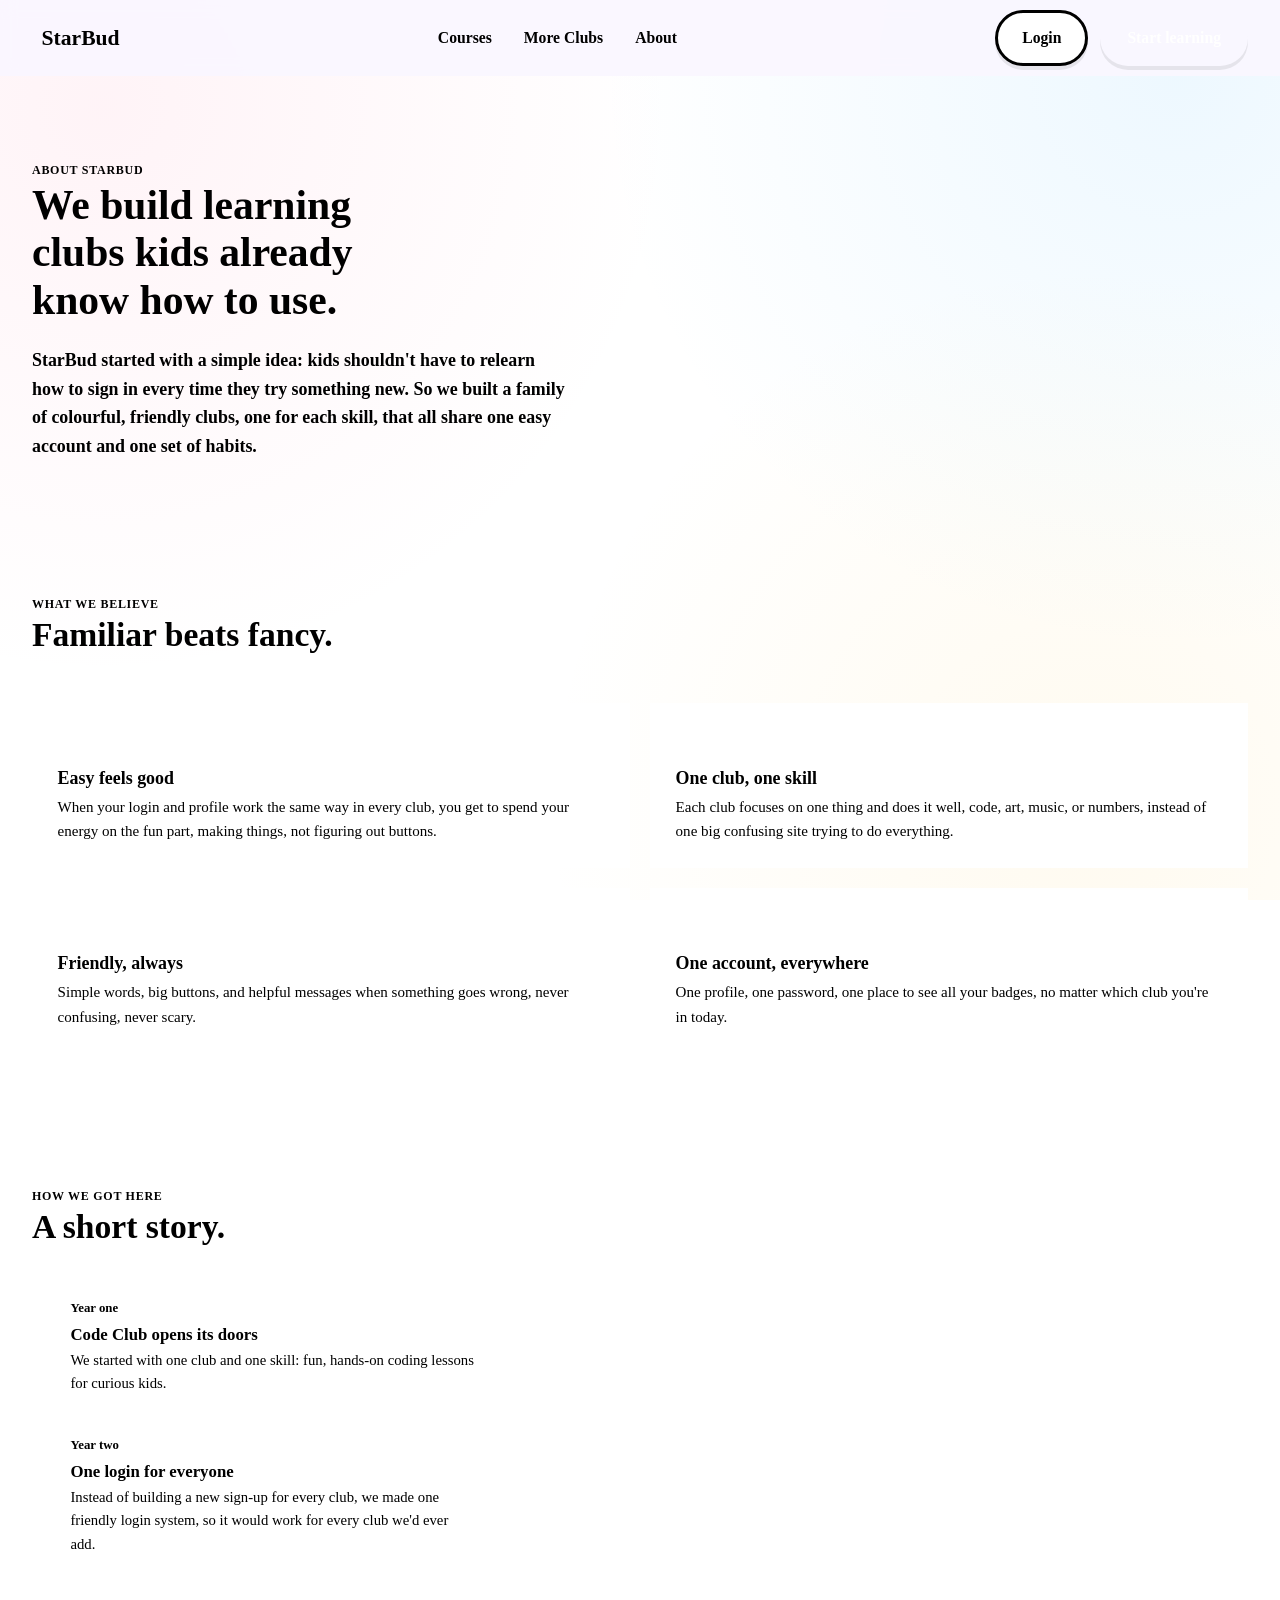
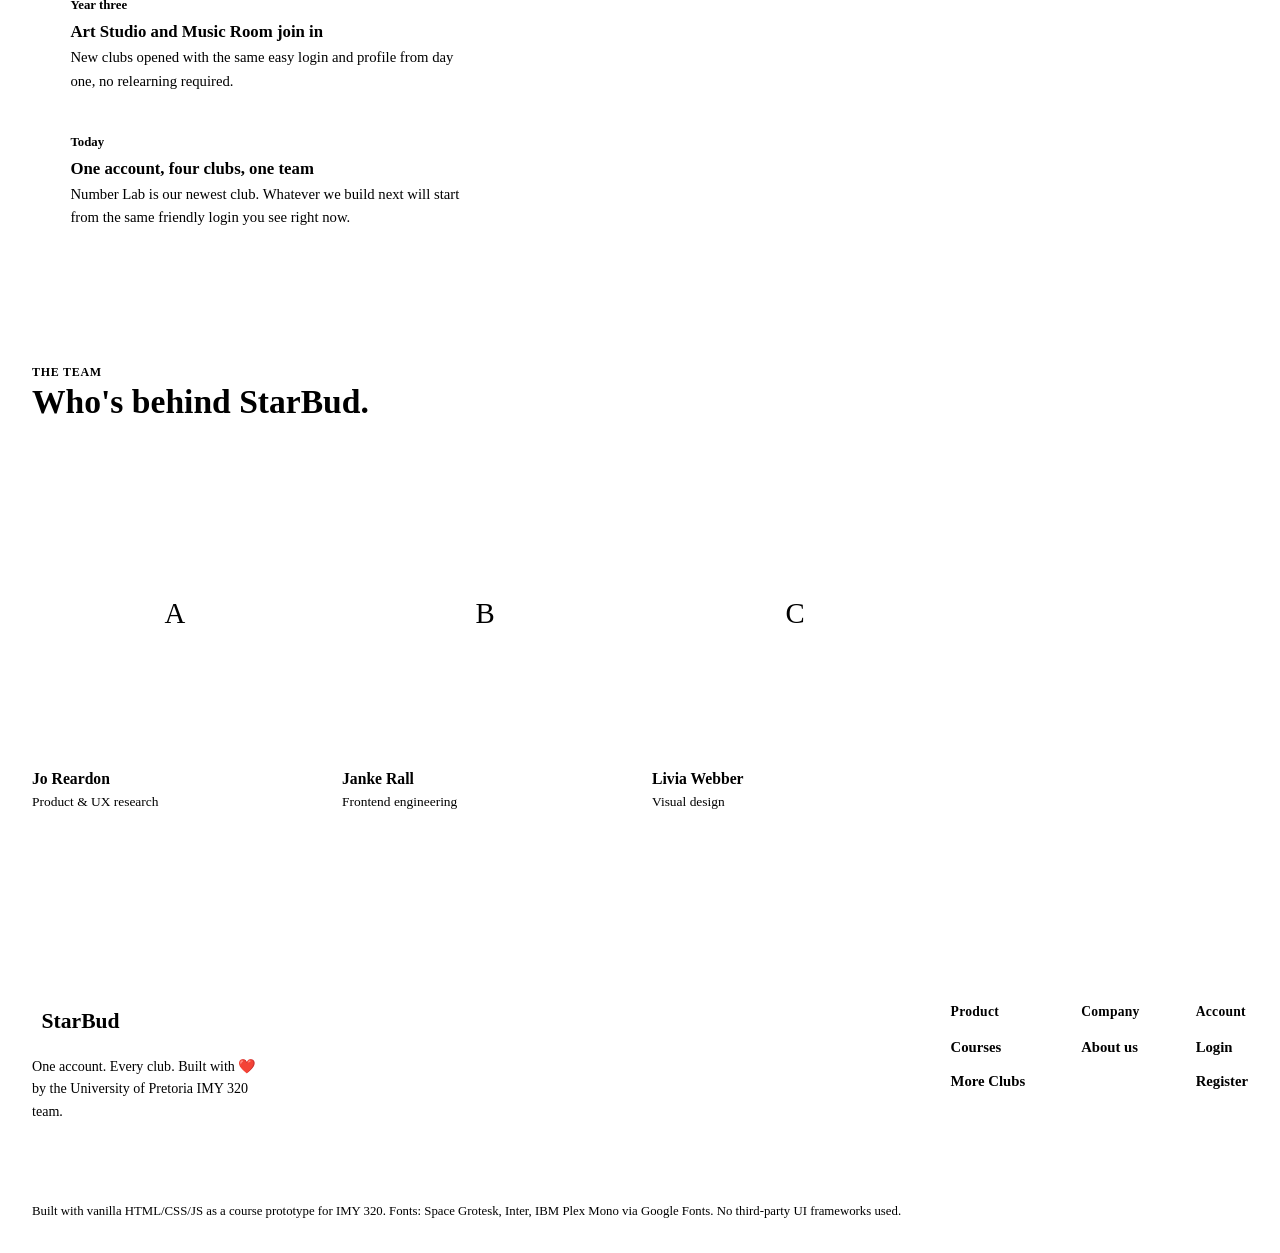
==== about.html @ 6f3816bc "updating about" ====
<!--
Janke Rall u24571238
Livia Webber u24607852
Joanna Reardon u24597652
-->

<!DOCTYPE html>

<html lang="en">

<head>

<meta charset="UTF-8">
<meta name="viewport" content="width=device-width, initial-scale=1.0">
<title>About StarBud</title>
<link rel="stylesheet" href="css/style.css">
<link rel='stylesheet' href='https://cdn-uicons.flaticon.com/4.0.0/uicons-regular-rounded/css/uicons-regular-rounded.css'>

</head>

<body>

<nav class="site-nav">
    <div class="wrap">
        <a href="index.html" class="brand">
        <i class="fi fi-rr-star"></i>
        StarBud
        </a>
        <ul class="nav-links">
        <li><a href="index.html#courses">Courses</a></li>
        <li><a href="index.html#family">More Clubs</a></li>
        <li><a href="about.html" class="active">About</a></li>
        </ul>
        <div class="nav-cta" data-nav-auth-slot>
        <a href="login.html" class="btn btn-ghost">Login</a>
        <a href="login.html?view=register" class="btn btn-primary">Start learning</a>
        </div>
    </div>
</nav>

<header class="about-hero">
    <div class="wrap">
        <span class="eyebrow">About StarBud</span>
        <h1>We build learning clubs kids already know how to use.</h1>
        <p class="about-lead">StarBud started with a simple idea: kids shouldn't have to relearn how to sign in every time they try something new. So we built a family of colourful, friendly clubs, one for each skill, that all share one easy account and one set of habits.</p>
    </div>
</header>

<section class="section">
    <div class="wrap">
        <div class="section-head">
        <span class="eyebrow">What we believe</span>
        <h2>Familiar beats fancy.</h2>
        </div>
        <div class="value-grid">
        <div class="value-card">
            <span class="num">1</span>
            <h3>Easy feels good</h3>
            <p>When your login and profile work the same way in every club, you get to spend your energy on the fun part, making things, not figuring out buttons.</p>
        </div>
        <div class="value-card">
            <span class="num">2</span>
            <h3>One club, one skill</h3>
            <p>Each club focuses on one thing and does it well, code, art, music, or numbers, instead of one big confusing site trying to do everything.</p>
        </div>
        <div class="value-card">
            <span class="num">3</span>
            <h3>Friendly, always</h3>
            <p>Simple words, big buttons, and helpful messages when something goes wrong, never confusing, never scary.</p>
        </div>
        <div class="value-card">
            <span class="num">4</span>
            <h3>One account, everywhere</h3>
            <p>One profile, one password, one place to see all your badges, no matter which club you're in today.</p>
        </div>
        </div>
    </div>
</section>

<section class="section">
    <div class="wrap">
        <div class="section-head">
        <span class="eyebrow">How we got here</span>
        <h2>A short story.</h2>
        </div>
        <div class="timeline">
        <div class="timeline-item">
            <span class="timeline-year">Year one</span>
            <h4>Code Club opens its doors</h4>
            <p>We started with one club and one skill: fun, hands-on coding lessons for curious kids.</p>
        </div>
        <div class="timeline-item">
            <span class="timeline-year">Year two</span>
            <h4>One login for everyone</h4>
            <p>Instead of building a new sign-up for every club, we made one friendly login system, so it would work for every club we'd ever add.</p>
        </div>
        <div class="timeline-item">
            <span class="timeline-year">Year three</span>
            <h4>Art Studio and Music Room join in</h4>
            <p>New clubs opened with the same easy login and profile from day one, no relearning required.</p>
        </div>
        <div class="timeline-item">
            <span class="timeline-year">Today</span>
            <h4>One account, four clubs, one team</h4>
            <p>Number Lab is our newest club. Whatever we build next will start from the same friendly login you see right now.</p>
        </div>
        </div>
    </div>
</section>

<section class="section">
    <div class="wrap">
        <div class="section-head">
        <span class="eyebrow">The team</span>
        <h2>Who's behind StarBud.</h2>
        </div>
        <div class="team-grid">
        <div class="team-card">
            <div class="team-avatar">A</div>
            <h4>Jo Reardon</h4>
            <p>Product & UX research</p>
        </div>
        <div class="team-card">
            <div class="team-avatar">B</div>
            <h4>Janke Rall</h4>
            <p>Frontend engineering</p>
        </div>
        <div class="team-card">
            <div class="team-avatar">C</div>
            <h4>Livia Webber</h4>
            <p>Visual design</p>
        </div>
        </div>
    </div>
</section>

<footer class="site-footer">
    <div class="wrap">
        <div>
        <a href="index.html" class="brand" style="margin-bottom:1rem;">
            <i class="fi fi-rr-star"></i>
            StarBud
        </a>
        <p style="max-width:32ch; font-size:0.88rem;">One account. Every club. Built with &#10084;&#65039; by the University of Pretoria IMY 320 team.</p>
        </div>
        <div class="footer-cols">
        <div class="footer-col">
            <h4>Product</h4>
            <ul>
            <li><a href="index.html#courses">Courses</a></li>
            <li><a href="index.html#family">More Clubs</a></li>
            </ul>
        </div>
        <div class="footer-col">
            <h4>Company</h4>
            <ul>
            <li><a href="about.html">About us</a></li>
            </ul>
        </div>
        <div class="footer-col">
            <h4>Account</h4>
            <ul>
            <li><a href="login.html">Login</a></li>
            <li><a href="login.html?view=register">Register</a></li>
            </ul>
        </div>
        </div>
    </div>
    <div class="wrap footer-note">
        Built with vanilla HTML/CSS/JS as a course prototype for IMY 320. Fonts: Space Grotesk, Inter, IBM Plex Mono via Google Fonts. No third-party UI frameworks used.
    </div>
</footer>

<script src="js/app.js"></script>

</body>
</html>
---- css/style.css ----
@import url('https://fonts.googleapis.com/css2?family=Fredoka:wght@500;600;700&family=Nunito:wght@400;600;700;800&display=swap');
@import url('https://cdn-uicons.flaticon.com/4.0.0/uicons-regular-rounded/css/uicons-regular-rounded.css')

:root {
    /* Color - candy/playground palette */
    --bg: #FAF7FF;
    --bg-raised: #FFFFFF;
    --bg-raised-2: #F3EEFF;
    --line: #E7DFFB;

    --pink: #FF8FB1;
    --pink-deep: #FF6B9B;
    --blue: #6EC6FF;
    --blue-deep: #3FA9F5;
    --yellow: #FFD166;
    --yellow-deep: #FFB627;
    --mint: #7EE8B8;
    --mint-deep: #4FD69C;
    --purple: #8C6FE6;
    --purple-deep: #7452D9;

    /* Semantic aliases */
    --ember: var(--pink-deep);
    --ember-dim: var(--purple);
    --spark: var(--yellow);
    --success: var(--mint-deep);
    --danger: #FF6B6B;

    --text: #4A3B5C;
    --text-muted: #8A7BA0;
    --text-faint: #B6ABCB;

    /* Type */
    --font-display: 'Fredoka', sans-serif;
    --font-body: 'Nunito', sans-serif;
    --font-mono: 'Nunito', sans-serif;

    /* Layout */
    --radius: 18px;
    --radius-sm: 12px;
    --max-w: 1180px;
}

* { box-sizing: border-box; }

html { scroll-behavior: smooth; }

body {
    margin: 0;
    background: var(--bg);
    background-image:
        radial-gradient(circle at 8% 12%, rgba(255,143,177,0.10), transparent 40%),
        radial-gradient(circle at 92% 8%, rgba(110,198,255,0.12), transparent 40%),
        radial-gradient(circle at 85% 90%, rgba(255,209,102,0.10), transparent 40%);
    background-attachment: fixed;
    color: var(--text);
    font-family: var(--font-body);
    font-size: 16px;
    line-height: 1.6;
    -webkit-font-smoothing: antialiased;
}

h1, h2, h3, h4 {
    font-family: var(--font-display);
    font-weight: 600;
    line-height: 1.15;
    margin: 0 0 0.5em 0;
    letter-spacing: 0;
    color: var(--purple-deep);
}

p { margin: 0 0 1em 0; color: var(--text-muted); }

a { color: var(--pink-deep); text-decoration: none; }

a:hover { color: var(--purple-deep); }

.eyebrow {
    font-family: var(--font-body);
    font-weight: 800;
    font-size: 0.75rem;
    letter-spacing: 0.06em;
    text-transform: uppercase;
    color: var(--pink-deep);
}

.wrap {
    max-width: var(--max-w);
    margin: 0 auto;
    padding: 0 2rem;
}

a:focus-visible, button:focus-visible, input:focus-visible, select:focus-visible {
    outline: 3px solid var(--blue-deep);
    outline-offset: 2px;
    border-radius: 6px;
}

@media (prefers-reduced-motion: reduce) {
    * { animation: none !important; transition: none !important; }
}

/* Nav */

.site-nav {
    position: sticky;
    top: 0;
    z-index: 50;
    background: rgba(250, 247, 255, 0.9);
    backdrop-filter: blur(8px);
    border-bottom: 3px solid var(--line);
}

.site-nav .wrap {
    display: flex;
    align-items: center;
    justify-content: space-between;
    height: 76px;
}

.brand {
    display: flex;
    align-items: center;
    gap: 0.6rem;
    font-family: var(--font-display);
    font-weight: 700;
    font-size: 1.35rem;
    color: var(--purple-deep);
}

.brand-mark {
    width: 36px; height: 36px;
    display: block;
}

.nav-links {
    display: flex;
    gap: 2rem;
    list-style: none;
    margin: 0; padding: 0;
    font-size: 0.98rem;
    font-weight: 700;
}

.nav-links a { color: var(--text-muted); }

.nav-links a:hover, .nav-links a.active { color: var(--pink-deep); }

.nav-cta {
    display: flex;
    gap: 0.75rem;
    align-items: center;
}

/* Buttons (sticker style) */

.btn {
    display: inline-flex;
    align-items: center;
    justify-content: center;
    gap: 0.5rem;
    font-family: var(--font-display);
    font-weight: 600;
    font-size: 0.98rem;
    padding: 0.8rem 1.5rem;
    border-radius: 999px;
    border: 3px solid transparent;
    cursor: pointer;
    transition: transform 0.15s ease, box-shadow 0.15s ease, background 0.15s ease;
    box-shadow: 0 4px 0 rgba(0,0,0,0.08);
}

.btn:hover { transform: translateY(-2px); }

.btn:active { transform: translateY(1px); box-shadow: 0 1px 0 rgba(0,0,0,0.08); }

.btn-primary {
    background: var(--pink-deep);
    color: #fff;
}

.btn-primary:hover { background: var(--purple-deep); }

.btn-ghost {
    background: #fff;
    border-color: var(--line);
    color: var(--purple-deep);
}

.btn-ghost:hover { border-color: var(--pink-deep); color: var(--pink-deep); }

.btn-block { width: 100%; }

/* Footer */
.site-footer {
    border-top: 3px solid var(--line);
    padding: 3rem 0 2rem;
    margin-top: 5rem;
    background: var(--bg-raised-2);
}
.site-footer .wrap {
    display: flex;
    justify-content: space-between;
    align-items: flex-start;
    flex-wrap: wrap;
    gap: 2rem;
}
.footer-cols {
    display: flex;
    gap: 3.5rem;
    flex-wrap: wrap;
}
.footer-col h4 {
    font-family: var(--font-display);
    font-size: 0.85rem;
    letter-spacing: 0.02em;
    color: var(--purple);
    margin-bottom: 0.9rem;
}
.footer-col ul { list-style: none; margin: 0; padding: 0; }

.footer-col li { margin-bottom: 0.5rem; }

.footer-col a { color: var(--text-muted); font-size: 0.92rem; font-weight: 700; }

.footer-note {
    font-family: var(--font-body);
    font-size: 0.8rem;
    color: var(--text-faint);
    margin-top: 2.5rem;
    border-top: 2px solid var(--line);
    padding-top: 1.5rem;
}

.footer-note a { color: var(--text-faint); text-decoration: underline; }

/* More clubs stamp row */

.stamp-row {
    display: flex;
    align-items: center;
    justify-content: center;
    gap: 0.6rem;
    flex-wrap: wrap;
}

.stamp {
    font-family: var(--font-display);
    font-size: 0.8rem;
    font-weight: 600;
    color: var(--purple-deep);
    border: 2px solid var(--line);
    border-radius: 999px;
    padding: 0.4rem 0.95rem;
    display: inline-flex;
    align-items: center;
    gap: 0.4rem;
    background: #fff;
}

.stamp .dot {
    width: 8px; height: 8px;
    border-radius: 50%;
}

/* Toast */

.toast {
    position: fixed;
    bottom: 1.5rem;
    left: 50%;
    transform: translateX(-50%) translateY(20px);
    background: #fff;
    border: 3px solid var(--line);
    border-left: 6px solid var(--pink-deep);
    color: var(--text);
    padding: 0.9rem 1.4rem;
    border-radius: var(--radius-sm);
    font-family: var(--font-display);
    font-weight: 600;
    font-size: 0.9rem;
    opacity: 0;
    pointer-events: none;
    transition: opacity 0.25s ease, transform 0.25s ease;
    z-index: 999;
    box-shadow: 0 10px 30px rgba(140,111,230,0.18);
}

.toast.show {
    opacity: 1;
    transform: translateX(-50%) translateY(0);
}

.toast.error { border-left-color: var(--danger); }

.toast.success { border-left-color: var(--mint-deep); }

/* Landing: Hero */

.hero {
    padding: 5rem 0 4rem;
    position: relative;
    overflow: hidden;
}

.hero .wrap {
    display: grid;
    grid-template-columns: 1.1fr 0.9fr;
    gap: 3rem;
    align-items: center;
}

.hero h1 {
    font-size: clamp(2.3rem, 4.2vw, 3.3rem);
    margin-bottom: 0.6rem;
}

.hero h1 em {
    font-style: normal;
    color: var(--pink-deep);
}

.hero-sub {
    font-size: 1.1rem;
    max-width: 46ch;
    margin-bottom: 2rem;
    font-weight: 600;
    color: var(--text-muted);
}

.hero-actions { display: flex; gap: 1rem; margin-bottom: 2.5rem; flex-wrap: wrap; }

/* Sections */

.section { padding: 4rem 0; }

.section-head { max-width: 640px; margin-bottom: 3rem; }

.section-head h2 { font-size: clamp(1.6rem, 3vw, 2.1rem); }

.grid-3 { display: grid; grid-template-columns: repeat(3, 1fr); gap: 1.5rem; }

.card {
    background: #fff;
    border: 3px solid var(--line);
    border-radius: var(--radius);
    padding: 1.75rem;
    transition: transform 0.15s ease, border-color 0.15s ease;
}

.card:hover { transform: translateY(-4px); border-color: var(--pink); }

.card .num {
    font-family: var(--font-display);
    color: var(--pink-deep);
    font-size: 0.85rem;
    margin-bottom: 0.8rem;
    display: inline-flex;
    align-items: center;
    justify-content: center;
    width: 28px; height: 28px;
    background: var(--bg-raised-2);
    border-radius: 50%;
}

.card h3 { font-size: 1.08rem; margin-bottom: 0.5rem; }

.card p { margin-bottom: 0; font-size: 0.94rem; }

.site-family {
    display: grid;
    grid-template-columns: repeat(4, 1fr);
    gap: 1rem;
}

.family-card {
    background: #fff;
    border: 3px solid var(--line);
    border-radius: var(--radius);
    padding: 1.5rem 1.1rem;
    text-align: center;
    transition: border-color 0.15s ease, transform 0.15s ease;
}

.family-card:hover { border-color: var(--pink); transform: translateY(-4px) rotate(-1deg); }

.family-icon {
    width: 48px; height: 48px;
    margin: 0 auto 0.9rem;
    border-radius: 16px;
    display: flex; align-items: center; justify-content: center;
    font-family: var(--font-display);
    font-weight: 600;
    font-size: 1.1rem;
    color: #fff;
}

.orbit-node svg, .family-icon svg { display: block; }

.family-card h4 { font-size: 0.98rem; margin-bottom: 0.25rem; }

.family-card p { font-size: 0.82rem; margin-bottom: 0; }

.cta-band {
    border-top: 3px solid var(--line);
    border-bottom: 3px solid var(--line);
    padding: 4rem 0;
    text-align: center;
    background: var(--bg-raised-2);
}

.cta-band h2 { font-size: clamp(1.5rem, 3vw, 2rem); margin-bottom: 0.75rem; }

.cta-band .hero-sub { margin: 0 auto 2rem; text-align: center; }

.cta-band .hero-actions { justify-content: center; }

@media (max-width: 860px) {
    .hero .wrap { grid-template-columns: 1fr; }
    .grid-3 { grid-template-columns: 1fr; }
    .site-family { grid-template-columns: repeat(2, 1fr); }
    .starbud-visual { max-width: 280px; }
}

/* Auth page */

.auth-shell {
    min-height: calc(100vh - 76px);
    display: grid;
    grid-template-columns: 1fr 1fr;
}

.auth-side {
    position: relative;
    background:
        radial-gradient(ellipse at 30% 20%, rgba(255,143,177,0.28), transparent 55%),
        radial-gradient(ellipse at 70% 80%, rgba(110,198,255,0.24), transparent 50%),
        var(--bg-raised-2);
    border-right: 3px solid var(--line);
    padding: 3.5rem;
    display: flex;
    flex-direction: column;
    justify-content: space-between;
}

.auth-side-top .eyebrow { margin-bottom: 1rem; }

.auth-side h2 { font-size: 1.9rem; max-width: 20ch; }

.auth-side p { max-width: 34ch; font-weight: 600; }

.auth-quote {
    font-family: var(--font-body);
    font-weight: 700;
    font-style: italic;
    font-size: 0.92rem;
    color: var(--purple-deep);
    border-left: 4px solid var(--pink);
    padding-left: 1rem;
    margin-top: 2rem;
}

.auth-main {
    display: flex;
    align-items: center;
    justify-content: center;
    padding: 3rem 2rem;
}

.auth-card {
    width: 100%;
    max-width: 400px;
}

.auth-card > .brand { margin-bottom: 2rem; }

.auth-tabs {
    display: flex;
    border: 3px solid var(--line);
    border-radius: 999px;
    padding: 4px;
    margin-bottom: 2rem;
    background: #fff;
}

.auth-tab {
    flex: 1;
    text-align: center;
    padding: 0.65rem 0;
    font-size: 0.92rem;
    font-weight: 700;
    color: var(--text-muted);
    cursor: pointer;
    border-radius: 999px;
    transition: background 0.15s ease, color 0.15s ease;
    background: none;
    border: none;
    font-family: var(--font-display);
}

.auth-tab.active { background: var(--pink-deep); color: #fff; }

.field { margin-bottom: 1.2rem; }

.field label {
    display: block;
    font-size: 0.85rem;
    font-weight: 700;
    color: var(--purple-deep);
    margin-bottom: 0.4rem;
}

.field input {
    width: 100%;
    background: #fff;
    border: 3px solid var(--line);
    border-radius: var(--radius-sm);
    color: var(--text);
    padding: 0.8rem 1rem;
    font-size: 0.98rem;
    font-family: var(--font-body);
    font-weight: 600;
    transition: border-color 0.15s ease;
}

.field input::placeholder { color: var(--text-faint); font-weight: 400; }

.field input:focus { border-color: var(--blue-deep); outline: none; }

.field input.invalid { border-color: var(--danger); }

.field-error {
    font-size: 0.8rem;
    font-weight: 700;
    color: var(--danger);
    margin-top: 0.35rem;
    display: none;
}

.field-error.show { display: block; }

.field-pw-wrap { position: relative; }

.field-pw-toggle {
    position: absolute;
    right: 0.9rem; top: 50%;
    transform: translateY(-50%);
    background: none; border: none;
    color: var(--purple);
    cursor: pointer;
    font-size: 0.8rem;
    font-weight: 700;
    font-family: var(--font-display);
}

.field-pw-toggle:hover { color: var(--pink-deep); }

.field-row { display: flex; justify-content: space-between; align-items: center; margin-bottom: 1.25rem; }

.checkbox-row { display: flex; align-items: center; gap: 0.5rem; font-size: 0.88rem; font-weight: 700; color: var(--text-muted); }

.checkbox-row input { width: 18px; height: 18px; accent-color: var(--pink-deep); }

.link-small { font-size: 0.88rem; font-weight: 700; }

.divider {
    display: flex;
    align-items: center;
    gap: 0.8rem;
    margin: 1.5rem 0;
    color: var(--text-faint);
    font-size: 0.78rem;
    font-weight: 700;
    font-family: var(--font-display);
}

.divider::before, .divider::after {
    content: '';
    flex: 1;
    height: 2px;
    background: var(--line);
}

.social-row { display: grid; grid-template-columns: 1fr 1fr; gap: 0.75rem; }

.btn-social {
    background: #fff;
    border: 3px solid var(--line);
    color: var(--text);
    font-size: 0.85rem;
}

.btn-social:hover { border-color: var(--purple); }

.auth-switch {
    text-align: center;
    font-size: 0.9rem;
    font-weight: 700;
    color: var(--text-muted);
    margin-top: 1.75rem;
}

.strength-meter {
    height: 8px;
    border-radius: 999px;
    background: var(--line);
    margin-top: 0.55rem;
    overflow: hidden;
}

.strength-fill {
    height: 100%;
    width: 0%;
    background: var(--danger);
    transition: width 0.2s ease, background 0.2s ease;
    border-radius: 999px;
}

.strength-label {
    font-size: 0.76rem;
    font-weight: 700;
    color: var(--text-faint);
    margin-top: 0.3rem;
    font-family: var(--font-body);
}

@media (max-width: 900px) {
    .auth-shell { grid-template-columns: 1fr; }
    .auth-side { display: none; }
}

/* About page */

.about-hero {
    padding: 5rem 0 3rem;
    border-bottom: 3px solid var(--line);
}

.about-hero h1 { font-size: clamp(2rem, 4vw, 2.6rem); max-width: 18ch; }

.about-lead { font-size: 1.12rem; max-width: 60ch; font-weight: 600; }

.value-grid {
    display: grid;
    grid-template-columns: repeat(2, 1fr);
    gap: 1.25rem;
}

.value-card {
    padding: 1.6rem;
    border: 3px solid var(--line);
    border-radius: var(--radius);
    background: #fff;
}

.value-card .num {
    font-family: var(--font-display);
    color: #fff;
    background: var(--pink-deep);
    font-size: 0.8rem;
    width: 28px; height: 28px;
    border-radius: 50%;
    display: inline-flex; align-items: center; justify-content: center;
}

.value-card h3 { margin: 0.7rem 0 0.4rem; font-size: 1.12rem; }

.value-card p { font-size: 0.94rem; margin-bottom: 0; }

.timeline { border-left: 3px solid var(--line); padding-left: 2rem; margin-left: 0.4rem; }

.timeline-item { position: relative; padding-bottom: 2.2rem; }

.timeline-item:last-child { padding-bottom: 0; }

.timeline-item::before {
    content: '';
    position: absolute;
    left: -2.55rem; top: 0.3rem;
    width: 14px; height: 14px;
    border-radius: 50%;
    background: var(--pink-deep);
    border: 3px solid #fff;
    box-shadow: 0 0 0 2px var(--pink);
}

.timeline-year { font-family: var(--font-display); font-size: 0.8rem; font-weight: 600; color: var(--pink-deep); }

.timeline-item h4 { margin: 0.3rem 0 0.3rem; font-size: 1.05rem; }

.timeline-item p { font-size: 0.92rem; margin-bottom: 0; max-width: 55ch; }

.team-grid {
    display: grid;
    grid-template-columns: repeat(4, 1fr);
    gap: 1.5rem;
}

.team-card { text-align: left; }

.team-avatar {
    width: 100%;
    aspect-ratio: 1/1;
    border-radius: var(--radius);
    background: var(--bg-raised-2);
    border: 3px solid var(--line);
    margin-bottom: 0.9rem;
    display: flex; align-items: center; justify-content: center;
    font-family: var(--font-display);
    font-size: 1.8rem;
    color: var(--pink-deep);
}
.team-card h4 { font-size: 0.98rem; margin-bottom: 0.15rem; }

.team-card p { font-size: 0.84rem; margin-bottom: 0; color: var(--text-faint); }

@media (max-width: 860px) {
    .value-grid { grid-template-columns: 1fr; }
    .team-grid { grid-template-columns: repeat(2, 1fr); }
}
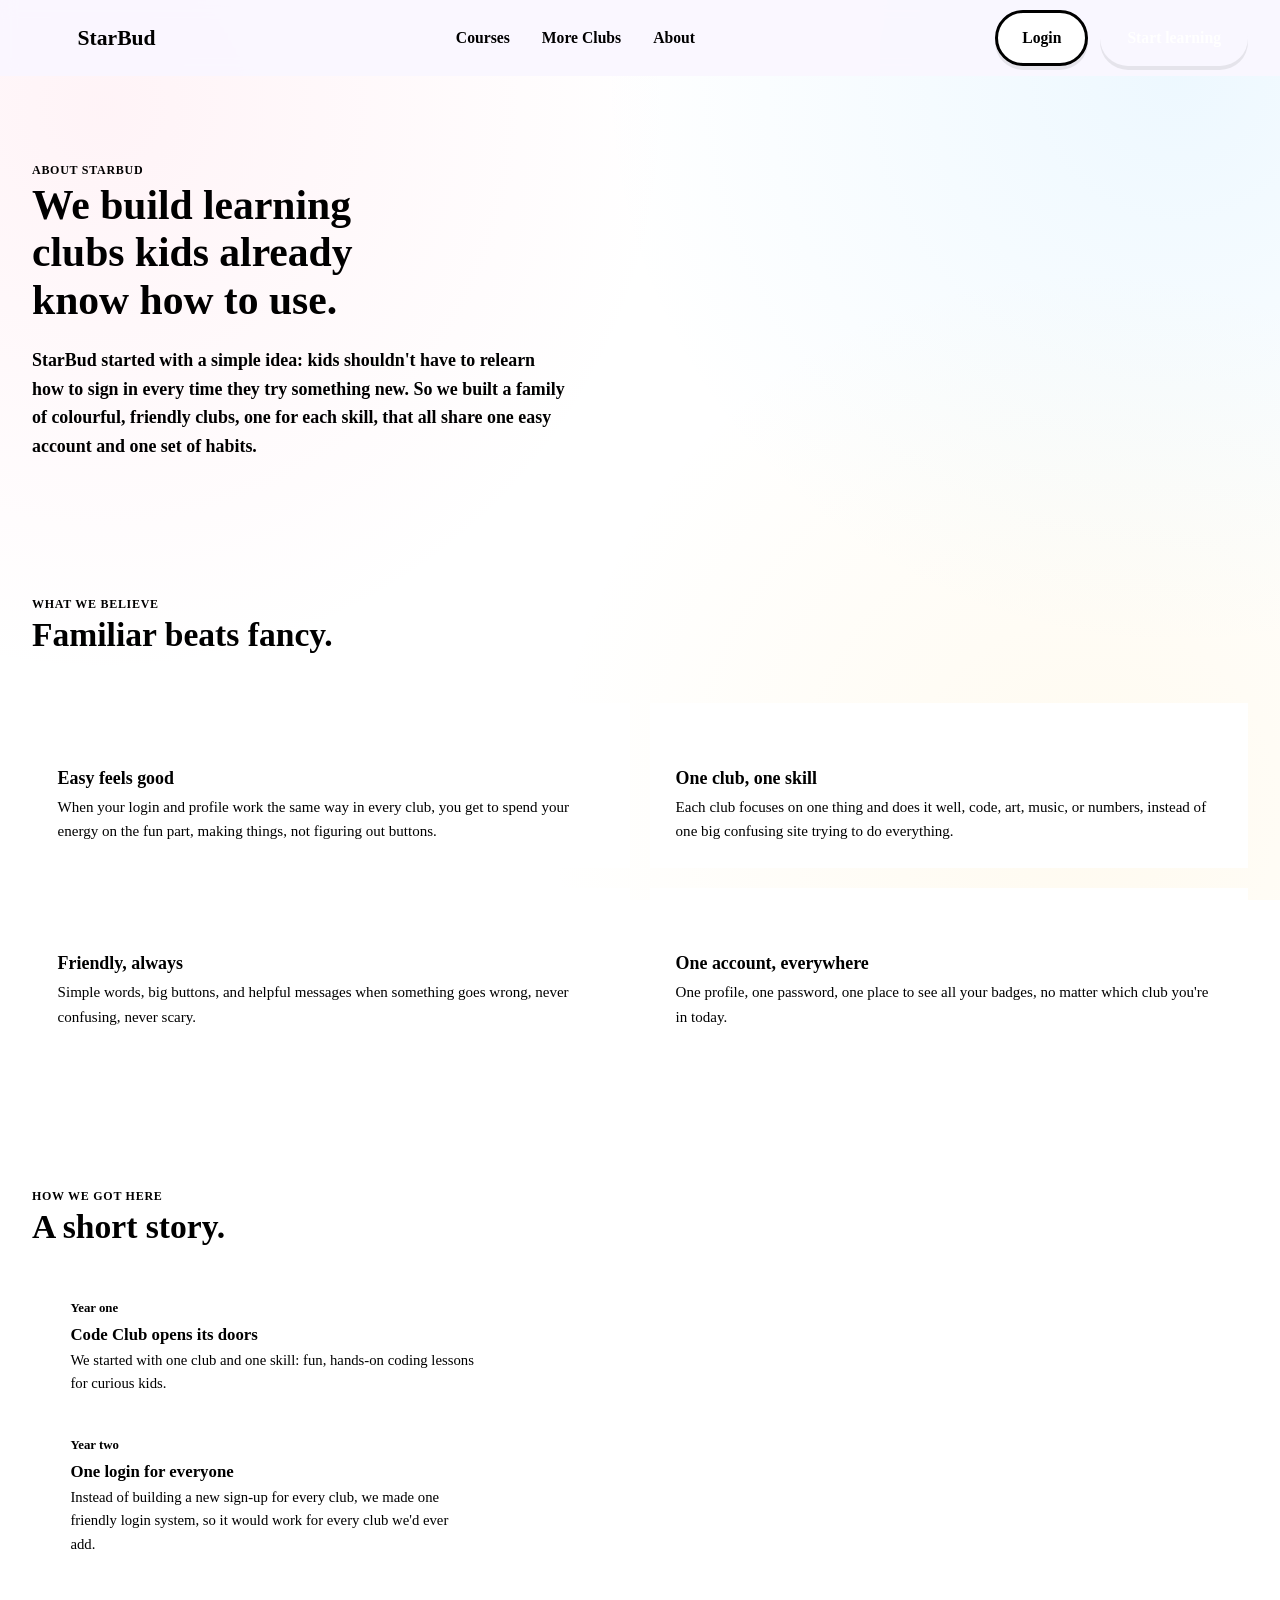
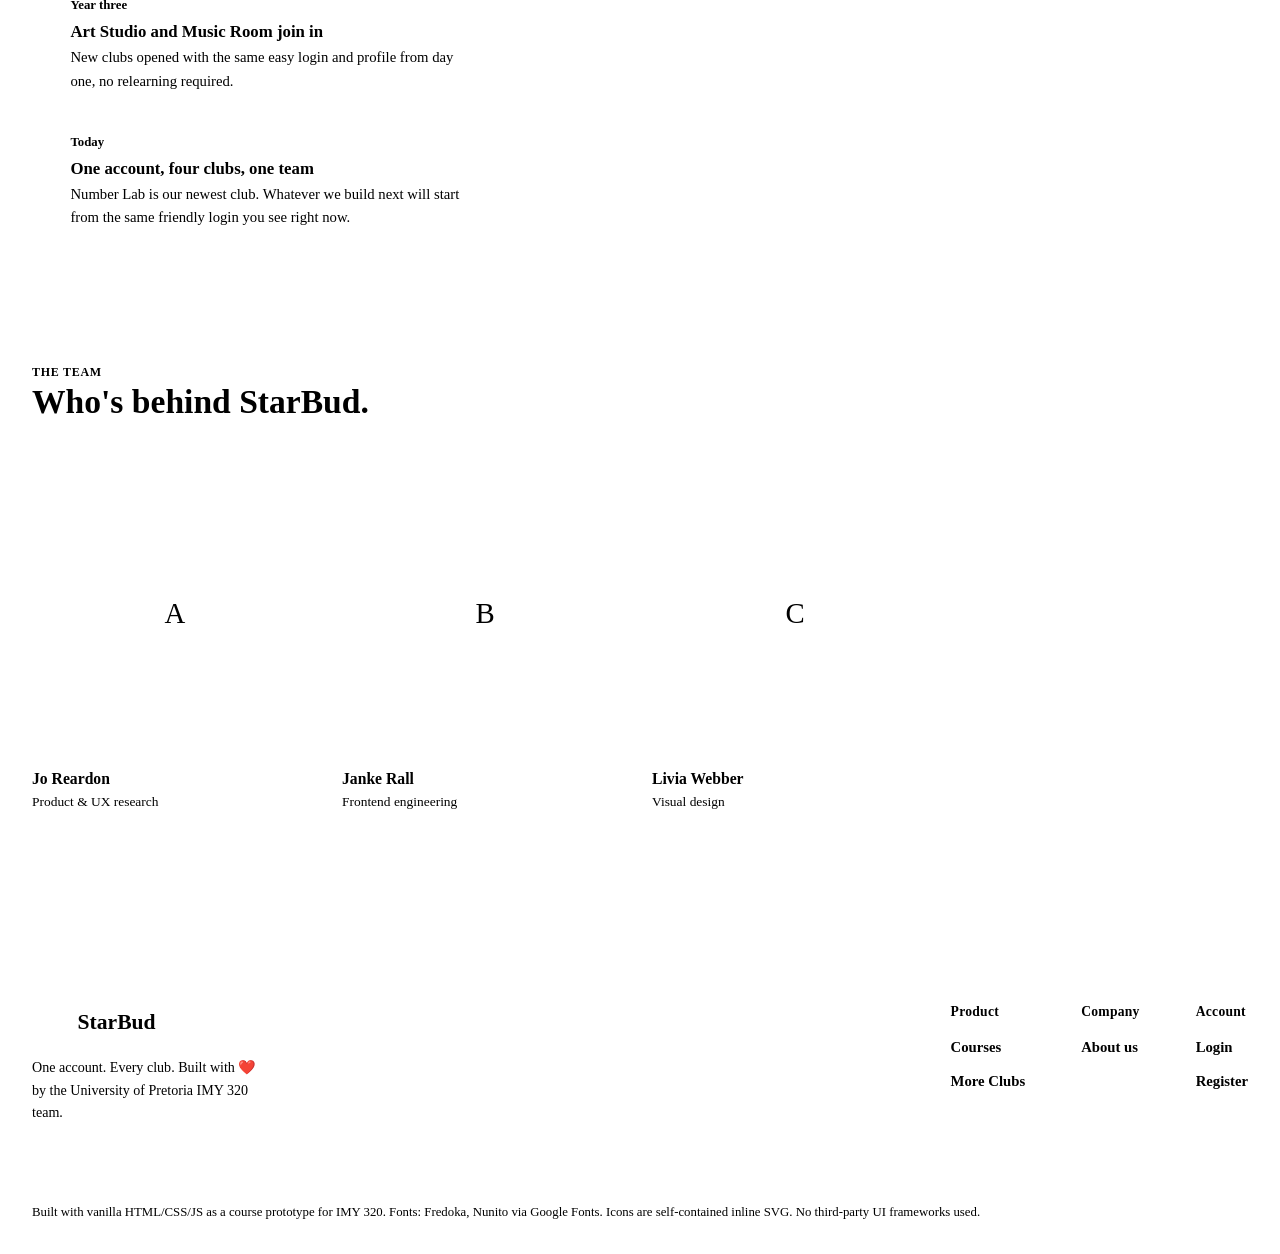
==== commit b1c3321b: "updating about" ====
--- a/about.html
+++ b/about.html
@@ -14,7 +14,6 @@
 <meta name="viewport" content="width=device-width, initial-scale=1.0">
 <title>About StarBud</title>
 <link rel="stylesheet" href="css/style.css">
-<link rel='stylesheet' href='https://cdn-uicons.flaticon.com/4.0.0/uicons-regular-rounded/css/uicons-regular-rounded.css'>
 
 </head>
 
@@ -23,7 +22,12 @@
 <nav class="site-nav">
     <div class="wrap">
         <a href="index.html" class="brand">
-        <i class="fi fi-rr-star"></i>
+        <svg class="brand-mark" viewBox="0 0 36 36" fill="none">
+        <path d="M18 3L21.5 13.5L32 15L23.5 21.5L26 32L18 26L10 32L12.5 21.5L4 15L14.5 13.5Z" fill="var(--yellow)" stroke="var(--pink-deep)" stroke-width="1.6" stroke-linejoin="round"/>
+        <circle cx="14.5" cy="17" r="1.3" fill="var(--purple-deep)"/>
+        <circle cx="21.5" cy="17" r="1.3" fill="var(--purple-deep)"/>
+        <path d="M14.5 21C15.5 22.3 20.5 22.3 21.5 21" stroke="var(--purple-deep)" stroke-width="1.4" stroke-linecap="round"/>
+      </svg>
         StarBud
         </a>
         <ul class="nav-links">
@@ -138,7 +142,12 @@
     <div class="wrap">
         <div>
         <a href="index.html" class="brand" style="margin-bottom:1rem;">
-            <i class="fi fi-rr-star"></i>
+            <svg class="brand-mark" viewBox="0 0 36 36" fill="none">
+        <path d="M18 3L21.5 13.5L32 15L23.5 21.5L26 32L18 26L10 32L12.5 21.5L4 15L14.5 13.5Z" fill="var(--yellow)" stroke="var(--pink-deep)" stroke-width="1.6" stroke-linejoin="round"/>
+        <circle cx="14.5" cy="17" r="1.3" fill="var(--purple-deep)"/>
+        <circle cx="21.5" cy="17" r="1.3" fill="var(--purple-deep)"/>
+        <path d="M14.5 21C15.5 22.3 20.5 22.3 21.5 21" stroke="var(--purple-deep)" stroke-width="1.4" stroke-linecap="round"/>
+      </svg>
             StarBud
         </a>
         <p style="max-width:32ch; font-size:0.88rem;">One account. Every club. Built with &#10084;&#65039; by the University of Pretoria IMY 320 team.</p>
@@ -167,7 +176,7 @@
         </div>
     </div>
     <div class="wrap footer-note">
-        Built with vanilla HTML/CSS/JS as a course prototype for IMY 320. Fonts: Space Grotesk, Inter, IBM Plex Mono via Google Fonts. No third-party UI frameworks used.
+        Built with vanilla HTML/CSS/JS as a course prototype for IMY 320. Fonts: Fredoka, Nunito via Google Fonts. Icons are self-contained inline SVG. No third-party UI frameworks used.
     </div>
 </footer>
 
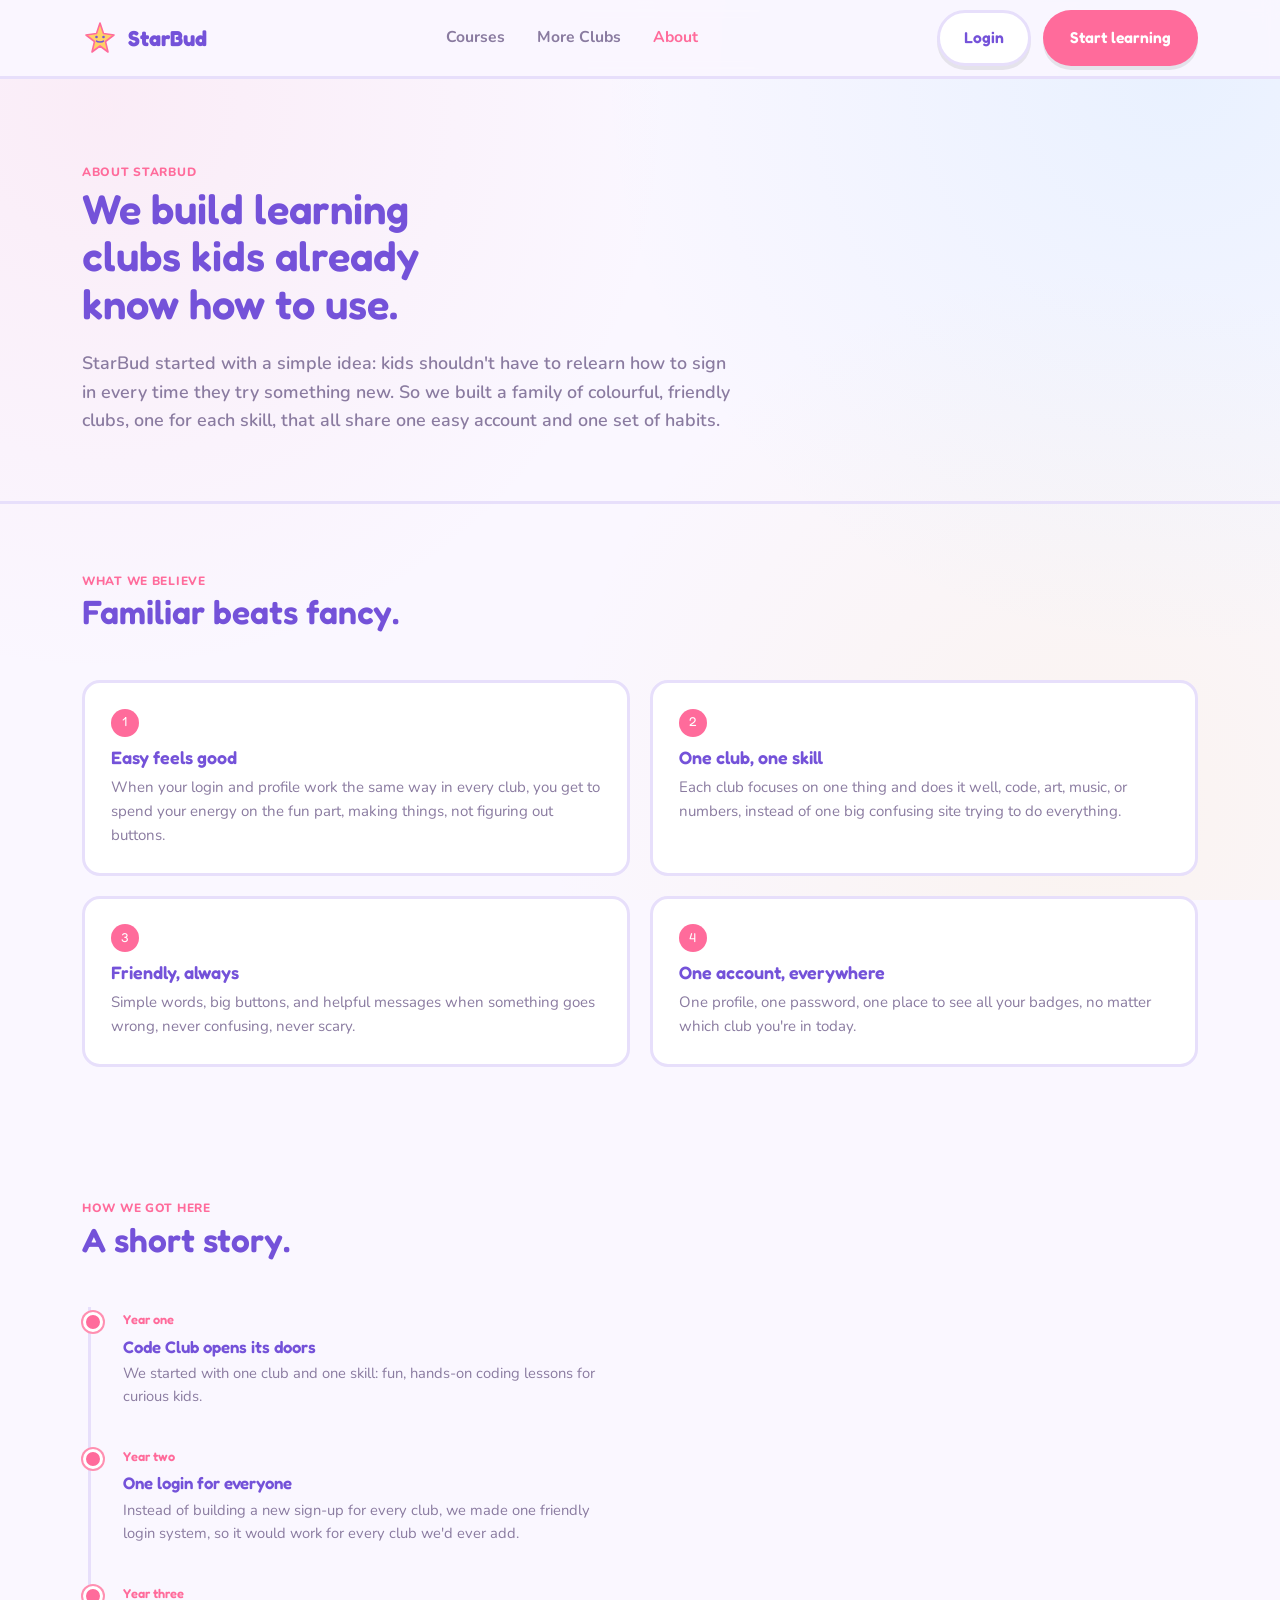
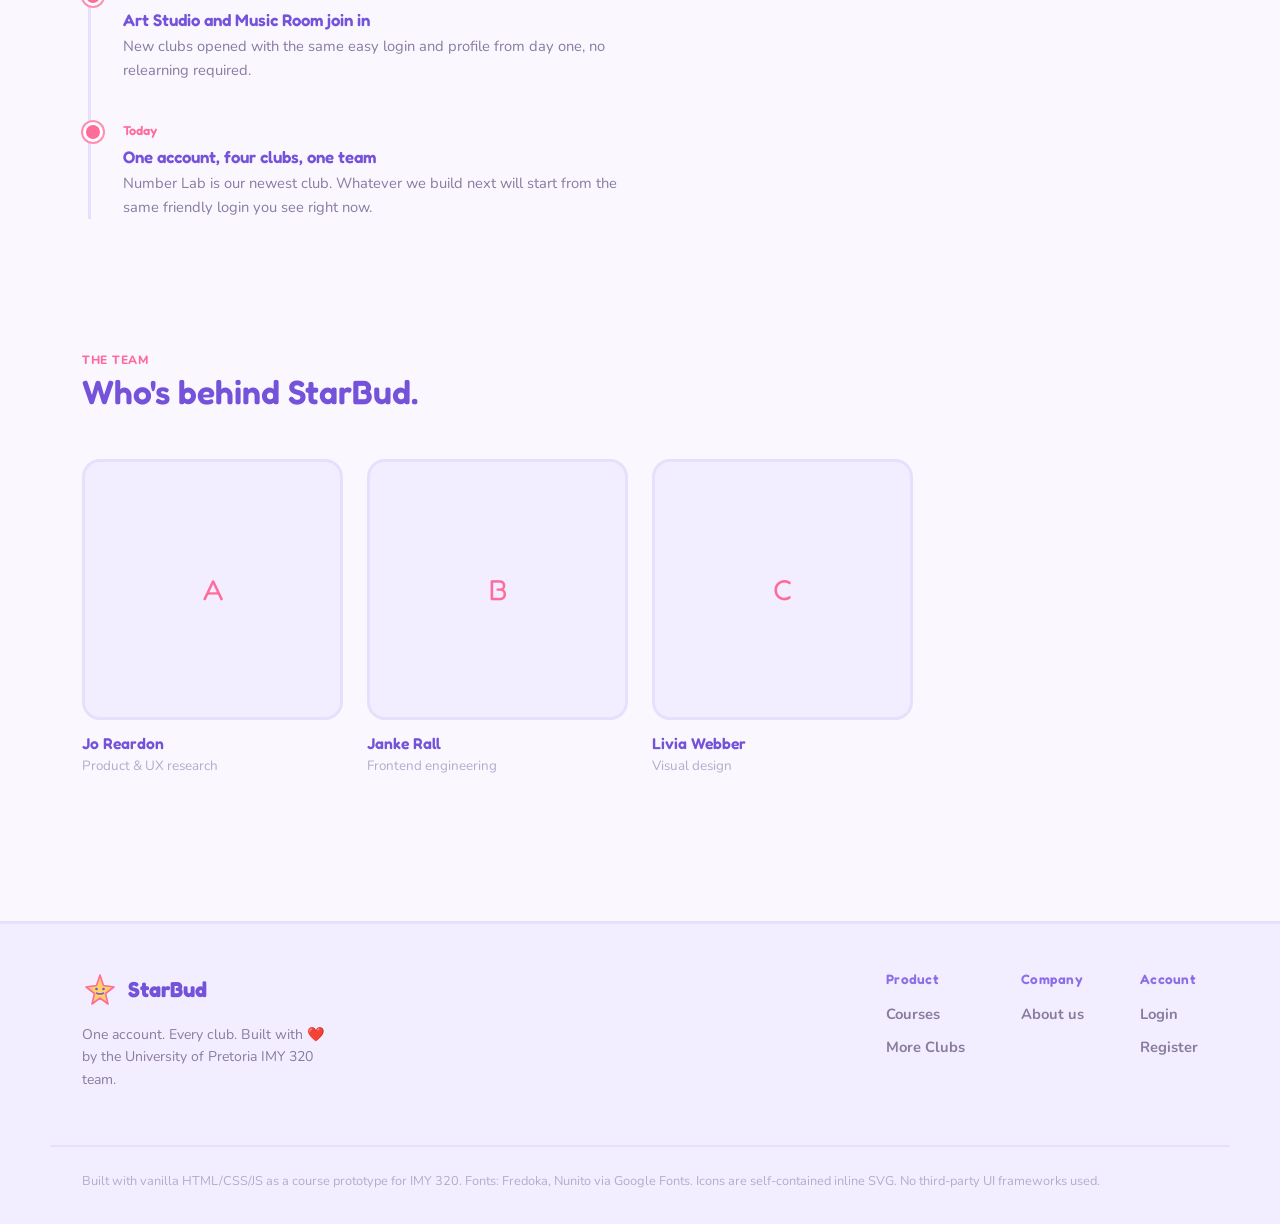
==== commit 8099fa28: "updating about" ====
--- a/about.html
+++ b/about.html
@@ -14,6 +14,7 @@
 <meta name="viewport" content="width=device-width, initial-scale=1.0">
 <title>About StarBud</title>
 <link rel="stylesheet" href="css/style.css">
+<link rel='stylesheet' href='https://cdn-uicons.flaticon.com/4.0.0/uicons-regular-rounded/css/uicons-regular-rounded.css'>
 
 </head>
 
--- a/css/style.css
+++ b/css/style.css
@@ -1,5 +1,10 @@
+/*
+Janke Rall u24571238
+Livia Webber u24607852
+Joanna Reardon u24597652
+*/
+
 @import url('https://fonts.googleapis.com/css2?family=Fredoka:wght@500;600;700&family=Nunito:wght@400;600;700;800&display=swap');
-@import url('https://cdn-uicons.flaticon.com/4.0.0/uicons-regular-rounded/css/uicons-regular-rounded.css')
 
 :root {
     /* Color - candy/playground palette */
@@ -179,7 +184,10 @@
     color: #fff;
 }
 
-.btn-primary:hover { background: var(--purple-deep); }
+.btn-primary:hover { 
+    background: var(--purple-deep); 
+    color: #fff;
+}
 
 .btn-ghost {
     background: #fff;
@@ -420,6 +428,55 @@
     .grid-3 { grid-template-columns: 1fr; }
     .site-family { grid-template-columns: repeat(2, 1fr); }
     .starbud-visual { max-width: 280px; }
+}
+
+/* Hero visual — the big friendly star badge */
+
+@keyframes spin { to { transform: rotate(360deg); } }
+
+@keyframes bob {
+    0%, 100% { transform: translateY(0); }
+    50% { transform: translateY(-10px); }
+}
+
+.starbud-visual {
+    position: relative;
+    aspect-ratio: 1 / 1;
+    max-width: 380px;
+    margin: 0 auto;
+    display: flex;
+    align-items: center;
+    justify-content: center;
+}
+
+.starbud-visual::before, .starbud-visual::after {
+    content: '';
+    position: absolute;
+    inset: 4%;
+    border: 3px dashed var(--line);
+    border-radius: 50%;
+    animation: spin 50s linear infinite;
+}
+
+.starbud-visual::after {
+    inset: 20%;
+    animation-duration: 38s;
+    animation-direction: reverse;
+    border-color: #F0D9FF;
+}
+
+.starbud-core {
+    position: relative;
+    z-index: 2;
+    width: 140px;
+    height: 140px;
+    border-radius: 50%;
+    background: radial-gradient(circle at 35% 30%, #FFE1EC, var(--pink) 60%, var(--pink-deep) 100%);
+    box-shadow: 0 10px 30px rgba(255, 107, 155, 0.35);
+    display: flex;
+    align-items: center;
+    justify-content: center;
+    animation: bob 3.5s ease-in-out infinite;
 }
 
 /* Auth page */
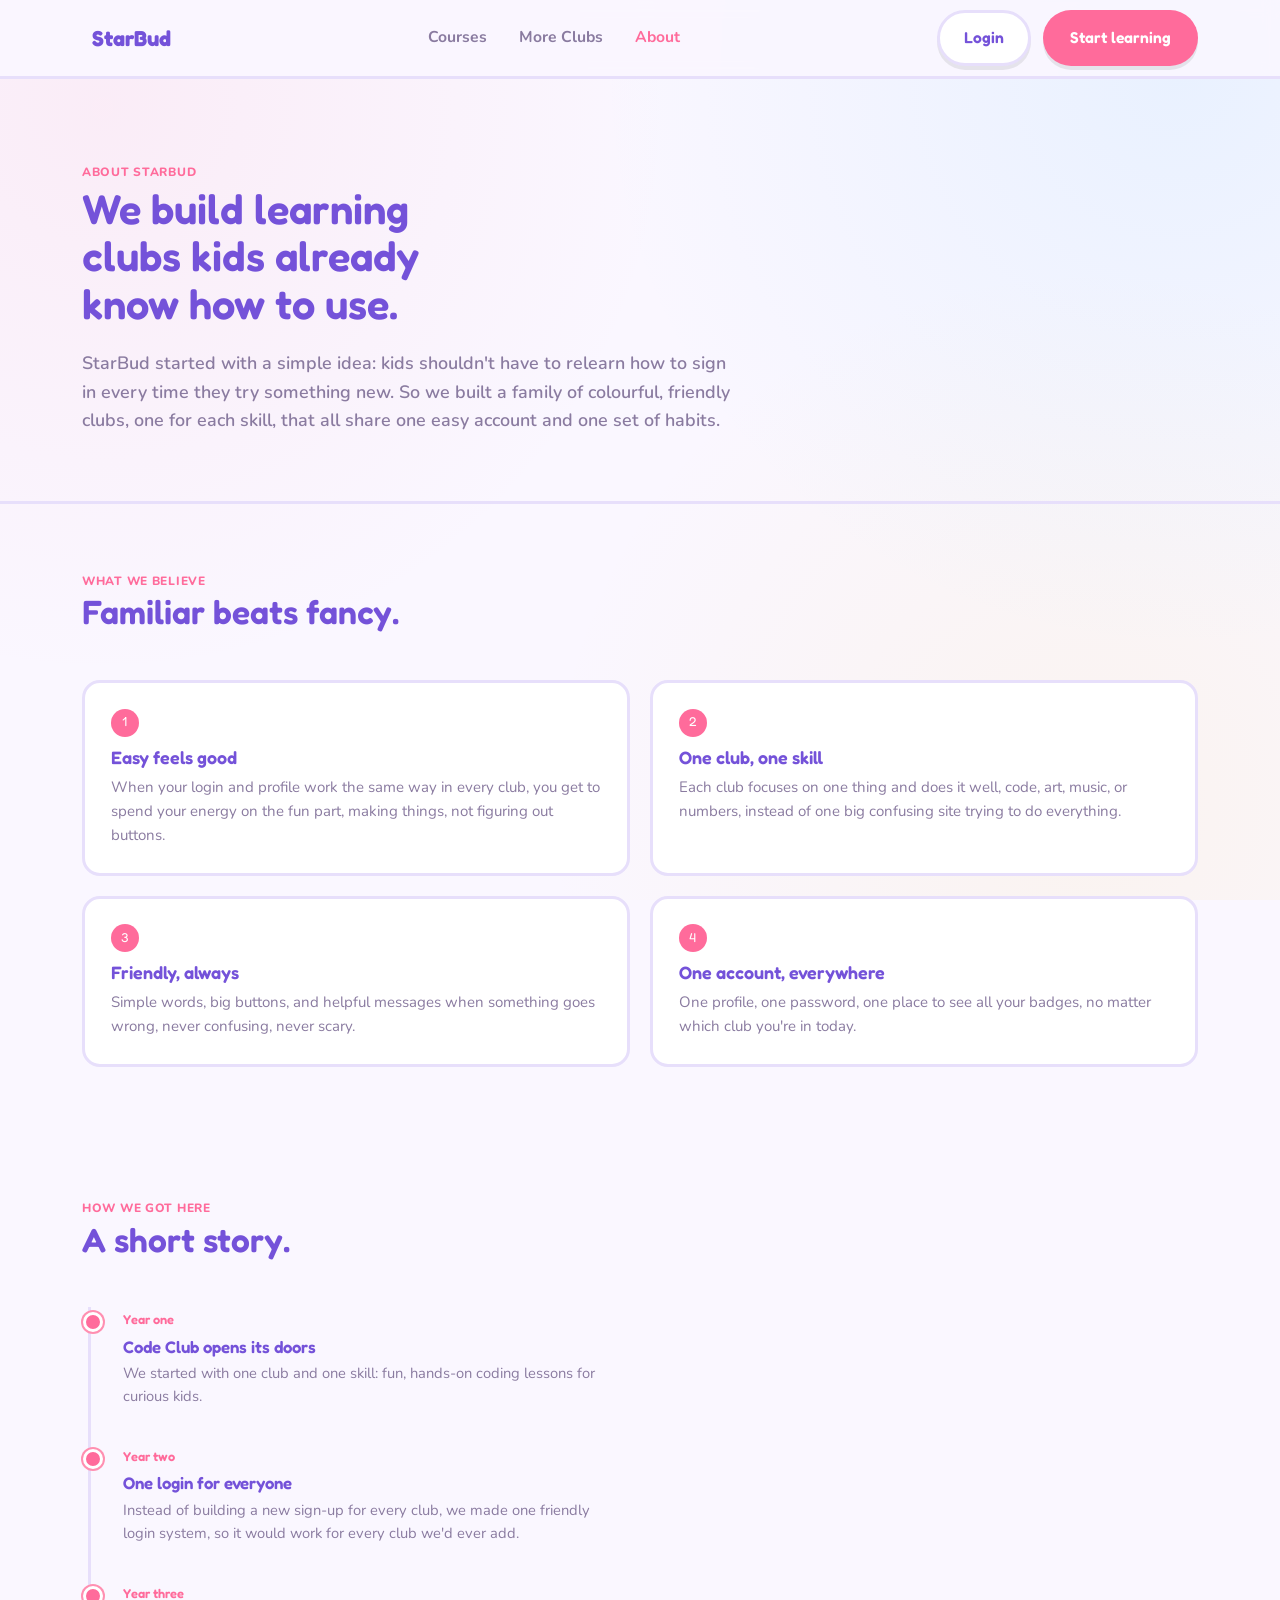
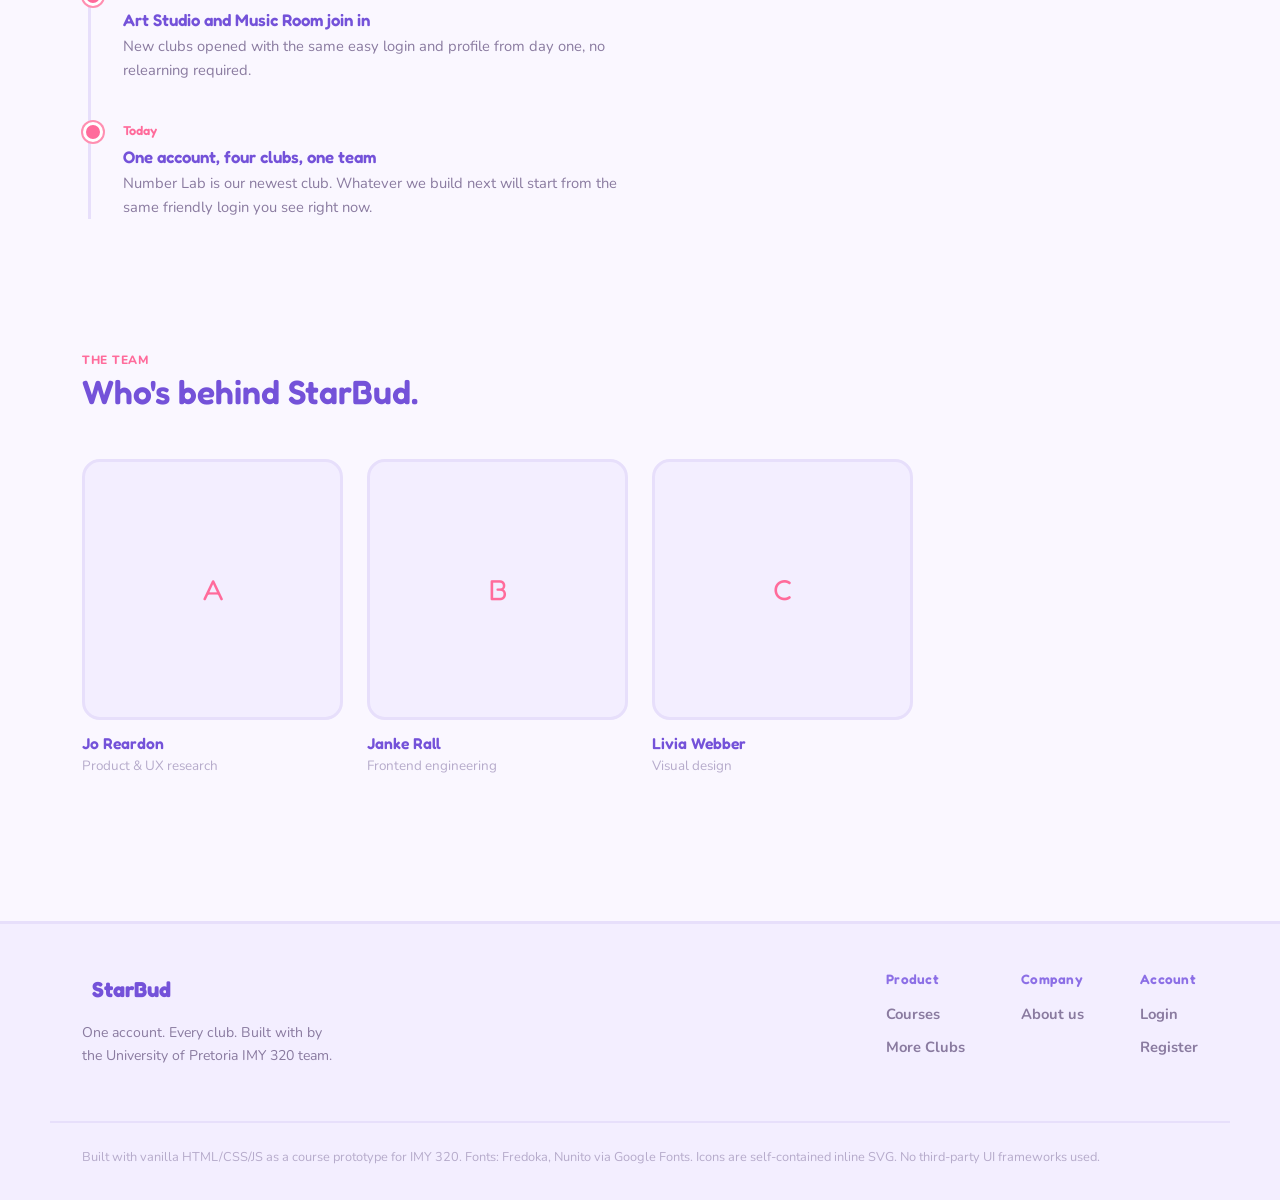
==== commit b5e22c8e: "updating about" ====
--- a/about.html
+++ b/about.html
@@ -15,6 +15,7 @@
 <title>About StarBud</title>
 <link rel="stylesheet" href="css/style.css">
 <link rel='stylesheet' href='https://cdn-uicons.flaticon.com/4.0.0/uicons-regular-rounded/css/uicons-regular-rounded.css'>
+<link rel='stylesheet' href='https://cdn-uicons.flaticon.com/4.0.0/uicons-regular-chubby/css/uicons-regular-chubby.css'>
 
 </head>
 
@@ -23,13 +24,8 @@
 <nav class="site-nav">
     <div class="wrap">
         <a href="index.html" class="brand">
-        <svg class="brand-mark" viewBox="0 0 36 36" fill="none">
-        <path d="M18 3L21.5 13.5L32 15L23.5 21.5L26 32L18 26L10 32L12.5 21.5L4 15L14.5 13.5Z" fill="var(--yellow)" stroke="var(--pink-deep)" stroke-width="1.6" stroke-linejoin="round"/>
-        <circle cx="14.5" cy="17" r="1.3" fill="var(--purple-deep)"/>
-        <circle cx="21.5" cy="17" r="1.3" fill="var(--purple-deep)"/>
-        <path d="M14.5 21C15.5 22.3 20.5 22.3 21.5 21" stroke="var(--purple-deep)" stroke-width="1.4" stroke-linecap="round"/>
-      </svg>
-        StarBud
+            <i class="fi fi-rr-star"></i>
+            StarBud
         </a>
         <ul class="nav-links">
         <li><a href="index.html#courses">Courses</a></li>
@@ -143,15 +139,10 @@
     <div class="wrap">
         <div>
         <a href="index.html" class="brand" style="margin-bottom:1rem;">
-            <svg class="brand-mark" viewBox="0 0 36 36" fill="none">
-        <path d="M18 3L21.5 13.5L32 15L23.5 21.5L26 32L18 26L10 32L12.5 21.5L4 15L14.5 13.5Z" fill="var(--yellow)" stroke="var(--pink-deep)" stroke-width="1.6" stroke-linejoin="round"/>
-        <circle cx="14.5" cy="17" r="1.3" fill="var(--purple-deep)"/>
-        <circle cx="21.5" cy="17" r="1.3" fill="var(--purple-deep)"/>
-        <path d="M14.5 21C15.5 22.3 20.5 22.3 21.5 21" stroke="var(--purple-deep)" stroke-width="1.4" stroke-linecap="round"/>
-      </svg>
+            <i class="fi fi-rr-star"></i>
             StarBud
         </a>
-        <p style="max-width:32ch; font-size:0.88rem;">One account. Every club. Built with &#10084;&#65039; by the University of Pretoria IMY 320 team.</p>
+        <p style="max-width:32ch; font-size:0.88rem;">One account. Every club. Built with <i class="fi fi-rc-heart"></i> by the University of Pretoria IMY 320 team.</p>
         </div>
         <div class="footer-cols">
         <div class="footer-col">
--- a/css/style.css
+++ b/css/style.css
@@ -5,6 +5,8 @@
 */
 
 @import url('https://fonts.googleapis.com/css2?family=Fredoka:wght@500;600;700&family=Nunito:wght@400;600;700;800&display=swap');
+@import url('https://cdn-uicons.flaticon.com/4.0.0/uicons-regular-rounded/css/uicons-regular-rounded.css');
+@import url('https://cdn-uicons.flaticon.com/4.0.0/uicons-regular-chubby/css/uicons-regular-chubby.css');
 
 :root {
     /* Color - candy/playground palette */
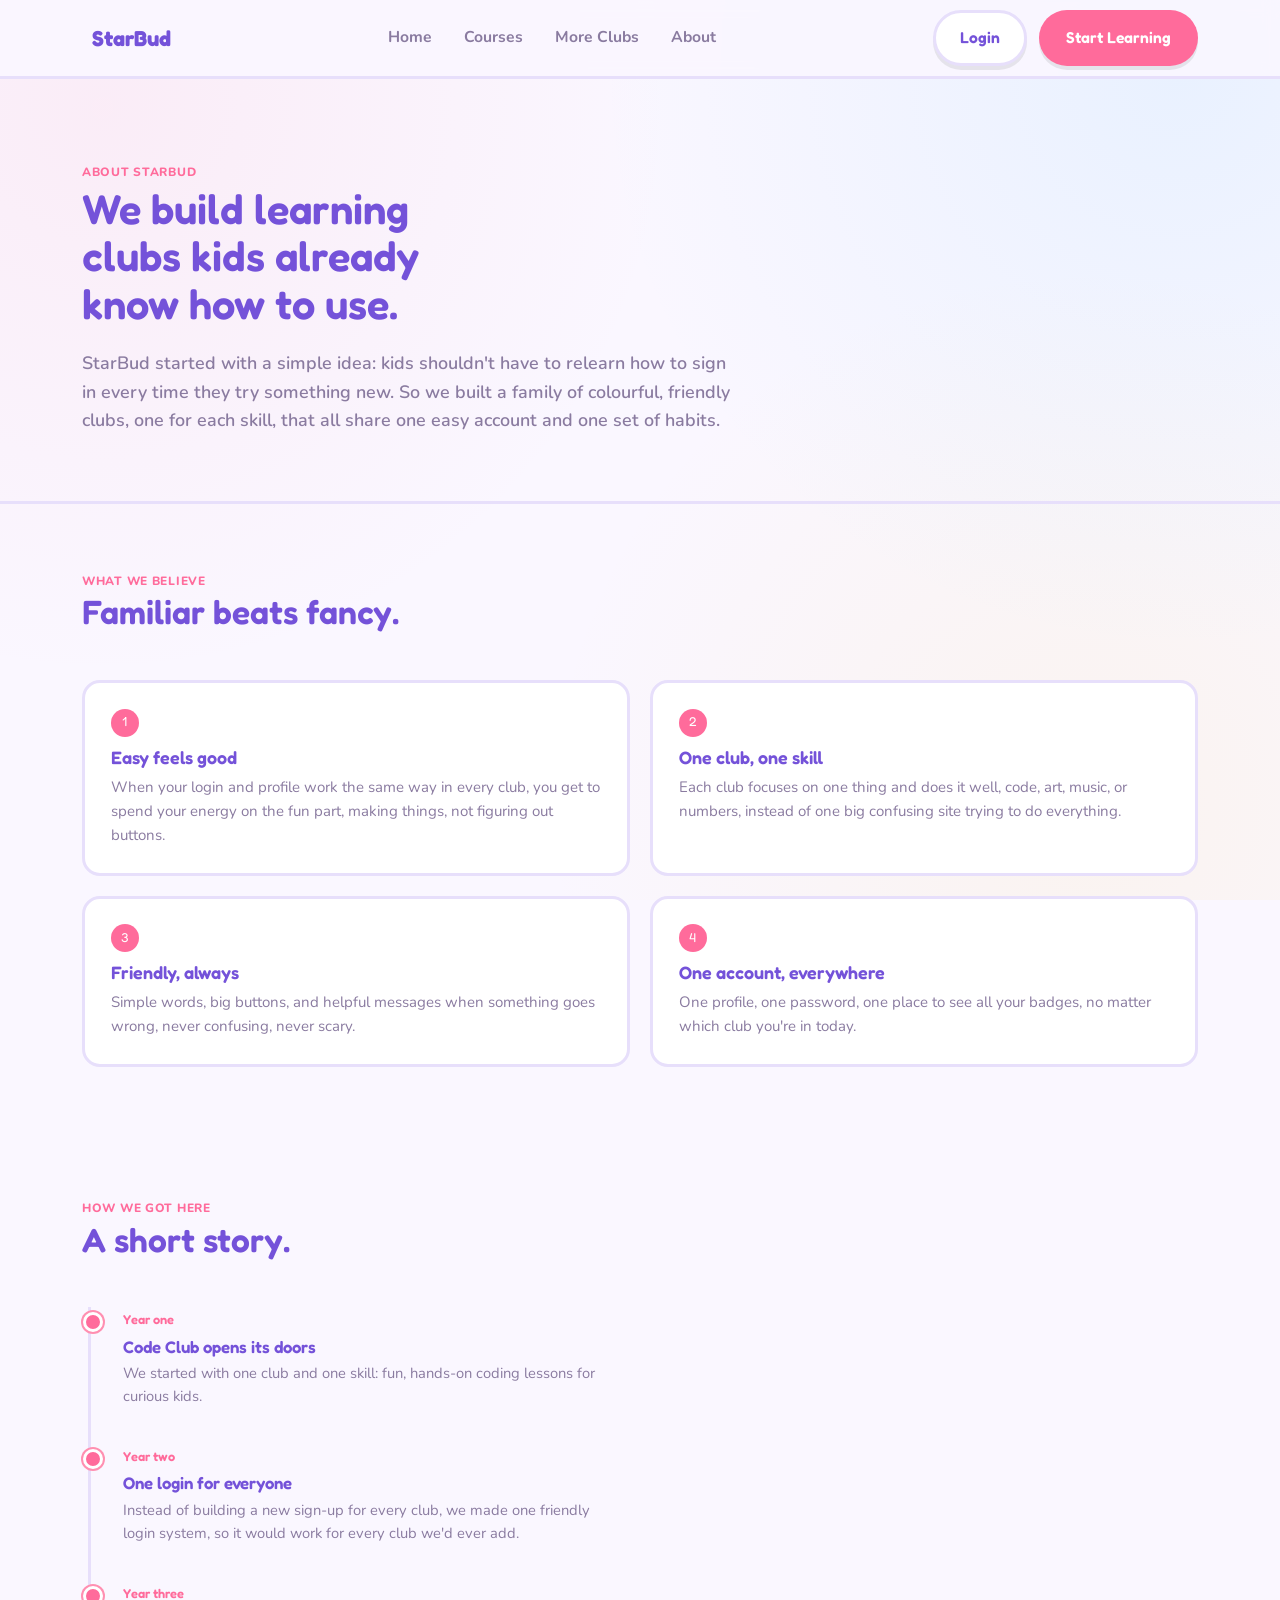
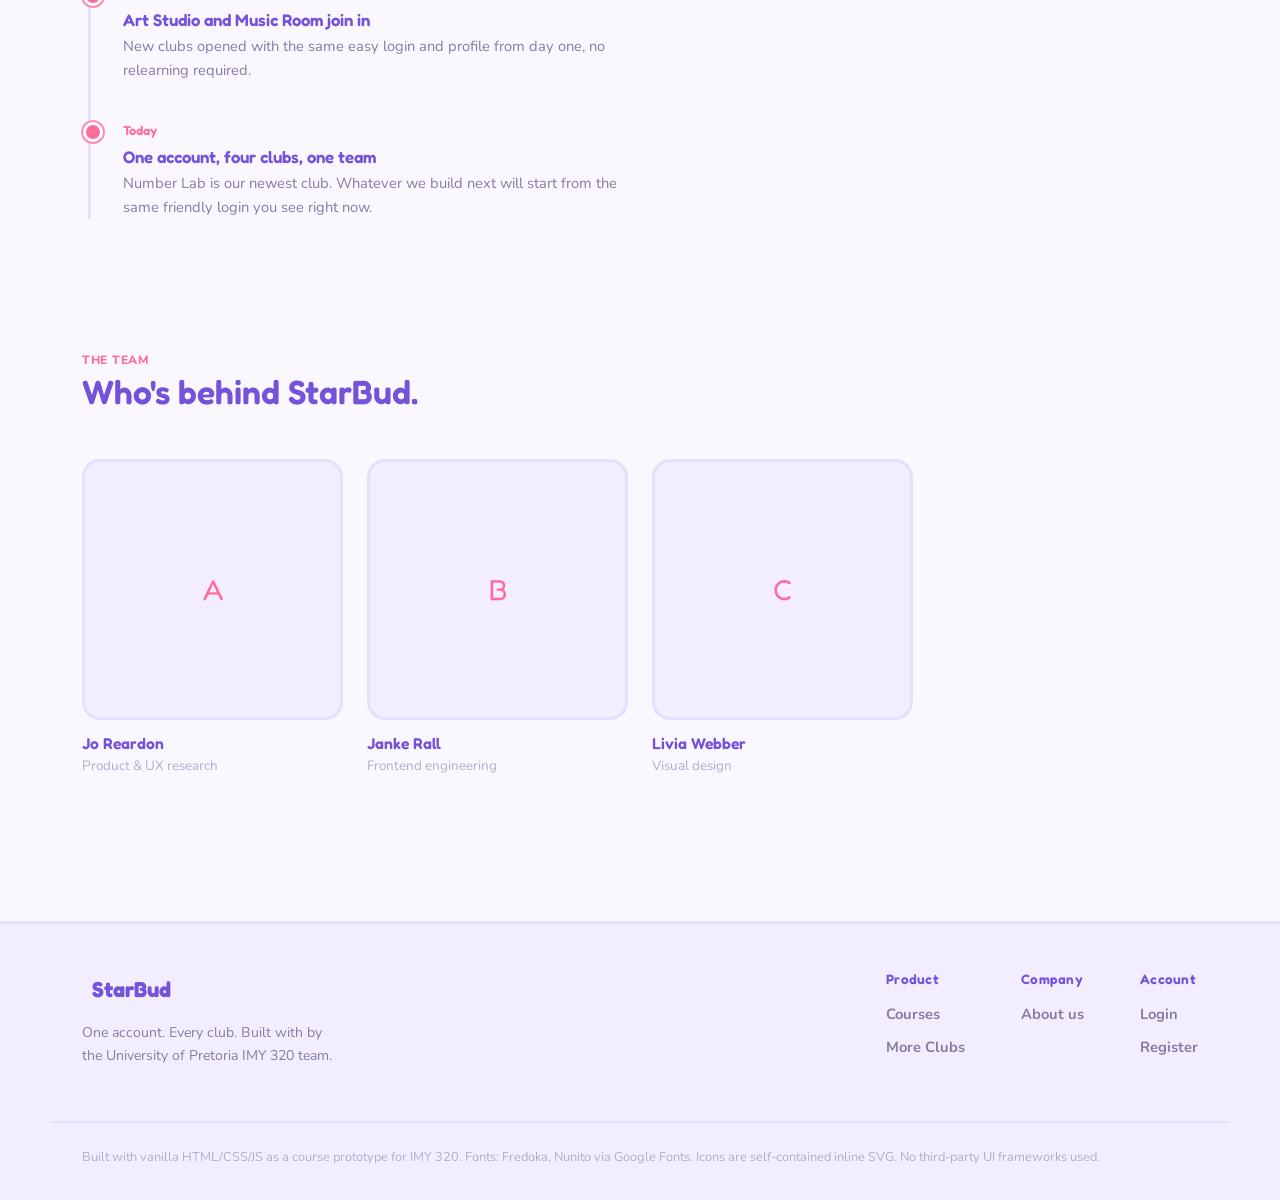
==== commit c992ec9b: "Courses added, draft one" ====
--- a/about.html
+++ b/about.html
@@ -1,178 +1,179 @@
-<!--
-Janke Rall u24571238
-Livia Webber u24607852
-Joanna Reardon u24597652
--->
-
-<!DOCTYPE html>
-
-<html lang="en">
-
-<head>
-
-<meta charset="UTF-8">
-<meta name="viewport" content="width=device-width, initial-scale=1.0">
-<title>About StarBud</title>
-<link rel="stylesheet" href="css/style.css">
-<link rel='stylesheet' href='https://cdn-uicons.flaticon.com/4.0.0/uicons-regular-rounded/css/uicons-regular-rounded.css'>
-<link rel='stylesheet' href='https://cdn-uicons.flaticon.com/4.0.0/uicons-regular-chubby/css/uicons-regular-chubby.css'>
-
-</head>
-
-<body>
-
-<nav class="site-nav">
-    <div class="wrap">
-        <a href="index.html" class="brand">
-            <i class="fi fi-rr-star"></i>
-            StarBud
-        </a>
-        <ul class="nav-links">
-        <li><a href="index.html#courses">Courses</a></li>
-        <li><a href="index.html#family">More Clubs</a></li>
-        <li><a href="about.html" class="active">About</a></li>
-        </ul>
-        <div class="nav-cta" data-nav-auth-slot>
-        <a href="login.html" class="btn btn-ghost">Login</a>
-        <a href="login.html?view=register" class="btn btn-primary">Start learning</a>
-        </div>
-    </div>
-</nav>
-
-<header class="about-hero">
-    <div class="wrap">
-        <span class="eyebrow">About StarBud</span>
-        <h1>We build learning clubs kids already know how to use.</h1>
-        <p class="about-lead">StarBud started with a simple idea: kids shouldn't have to relearn how to sign in every time they try something new. So we built a family of colourful, friendly clubs, one for each skill, that all share one easy account and one set of habits.</p>
-    </div>
-</header>
-
-<section class="section">
-    <div class="wrap">
-        <div class="section-head">
-        <span class="eyebrow">What we believe</span>
-        <h2>Familiar beats fancy.</h2>
-        </div>
-        <div class="value-grid">
-        <div class="value-card">
-            <span class="num">1</span>
-            <h3>Easy feels good</h3>
-            <p>When your login and profile work the same way in every club, you get to spend your energy on the fun part, making things, not figuring out buttons.</p>
-        </div>
-        <div class="value-card">
-            <span class="num">2</span>
-            <h3>One club, one skill</h3>
-            <p>Each club focuses on one thing and does it well, code, art, music, or numbers, instead of one big confusing site trying to do everything.</p>
-        </div>
-        <div class="value-card">
-            <span class="num">3</span>
-            <h3>Friendly, always</h3>
-            <p>Simple words, big buttons, and helpful messages when something goes wrong, never confusing, never scary.</p>
-        </div>
-        <div class="value-card">
-            <span class="num">4</span>
-            <h3>One account, everywhere</h3>
-            <p>One profile, one password, one place to see all your badges, no matter which club you're in today.</p>
-        </div>
-        </div>
-    </div>
-</section>
-
-<section class="section">
-    <div class="wrap">
-        <div class="section-head">
-        <span class="eyebrow">How we got here</span>
-        <h2>A short story.</h2>
-        </div>
-        <div class="timeline">
-        <div class="timeline-item">
-            <span class="timeline-year">Year one</span>
-            <h4>Code Club opens its doors</h4>
-            <p>We started with one club and one skill: fun, hands-on coding lessons for curious kids.</p>
-        </div>
-        <div class="timeline-item">
-            <span class="timeline-year">Year two</span>
-            <h4>One login for everyone</h4>
-            <p>Instead of building a new sign-up for every club, we made one friendly login system, so it would work for every club we'd ever add.</p>
-        </div>
-        <div class="timeline-item">
-            <span class="timeline-year">Year three</span>
-            <h4>Art Studio and Music Room join in</h4>
-            <p>New clubs opened with the same easy login and profile from day one, no relearning required.</p>
-        </div>
-        <div class="timeline-item">
-            <span class="timeline-year">Today</span>
-            <h4>One account, four clubs, one team</h4>
-            <p>Number Lab is our newest club. Whatever we build next will start from the same friendly login you see right now.</p>
-        </div>
-        </div>
-    </div>
-</section>
-
-<section class="section">
-    <div class="wrap">
-        <div class="section-head">
-        <span class="eyebrow">The team</span>
-        <h2>Who's behind StarBud.</h2>
-        </div>
-        <div class="team-grid">
-        <div class="team-card">
-            <div class="team-avatar">A</div>
-            <h4>Jo Reardon</h4>
-            <p>Product & UX research</p>
-        </div>
-        <div class="team-card">
-            <div class="team-avatar">B</div>
-            <h4>Janke Rall</h4>
-            <p>Frontend engineering</p>
-        </div>
-        <div class="team-card">
-            <div class="team-avatar">C</div>
-            <h4>Livia Webber</h4>
-            <p>Visual design</p>
-        </div>
-        </div>
-    </div>
-</section>
-
-<footer class="site-footer">
-    <div class="wrap">
-        <div>
-        <a href="index.html" class="brand" style="margin-bottom:1rem;">
-            <i class="fi fi-rr-star"></i>
-            StarBud
-        </a>
-        <p style="max-width:32ch; font-size:0.88rem;">One account. Every club. Built with <i class="fi fi-rc-heart"></i> by the University of Pretoria IMY 320 team.</p>
-        </div>
-        <div class="footer-cols">
-        <div class="footer-col">
-            <h4>Product</h4>
-            <ul>
-            <li><a href="index.html#courses">Courses</a></li>
-            <li><a href="index.html#family">More Clubs</a></li>
-            </ul>
-        </div>
-        <div class="footer-col">
-            <h4>Company</h4>
-            <ul>
-            <li><a href="about.html">About us</a></li>
-            </ul>
-        </div>
-        <div class="footer-col">
-            <h4>Account</h4>
-            <ul>
-            <li><a href="login.html">Login</a></li>
-            <li><a href="login.html?view=register">Register</a></li>
-            </ul>
-        </div>
-        </div>
-    </div>
-    <div class="wrap footer-note">
-        Built with vanilla HTML/CSS/JS as a course prototype for IMY 320. Fonts: Fredoka, Nunito via Google Fonts. Icons are self-contained inline SVG. No third-party UI frameworks used.
-    </div>
-</footer>
-
-<script src="js/app.js"></script>
-
-</body>
+<!--
+Janke Rall u24571238
+Livia Webber u24607852
+Joanna Reardon u24597652
+-->
+
+<!DOCTYPE html>
+
+<html lang="en">
+
+<head>
+
+<meta charset="UTF-8">
+<meta name="viewport" content="width=device-width, initial-scale=1.0">
+<title>About StarBud</title>
+<link rel="stylesheet" href="css/style.css">
+<link rel='stylesheet' href='https://cdn-uicons.flaticon.com/4.0.0/uicons-regular-rounded/css/uicons-regular-rounded.css'>
+<link rel='stylesheet' href='https://cdn-uicons.flaticon.com/4.0.0/uicons-regular-chubby/css/uicons-regular-chubby.css'>
+
+</head>
+
+<body>
+
+<nav class="site-nav">
+        <div class="wrap">
+            <a href="index.html" class="brand">
+                <i class="fi fi-rr-star"></i>
+                StarBud
+            </a>
+            <ul class="nav-links">
+                <li><a href="index.html">Home</a></li>
+                <li><a href="courses.html">Courses</a></li>
+                <li><a href="index.html#family">More Clubs</a></li>
+                <li><a href="about.html">About</a></li>
+            </ul>
+            <div class="nav-cta" data-nav-auth-slot>
+                <a href="login.html" class="btn btn-ghost">Login</a>
+                <a href="login.html?view=register" class="btn btn-primary">Start Learning</a>
+            </div>
+        </div>
+    </nav>
+
+<header class="about-hero">
+    <div class="wrap">
+        <span class="eyebrow">About StarBud</span>
+        <h1>We build learning clubs kids already know how to use.</h1>
+        <p class="about-lead">StarBud started with a simple idea: kids shouldn't have to relearn how to sign in every time they try something new. So we built a family of colourful, friendly clubs, one for each skill, that all share one easy account and one set of habits.</p>
+    </div>
+</header>
+
+<section class="section">
+    <div class="wrap">
+        <div class="section-head">
+        <span class="eyebrow">What we believe</span>
+        <h2>Familiar beats fancy.</h2>
+        </div>
+        <div class="value-grid">
+        <div class="value-card">
+            <span class="num">1</span>
+            <h3>Easy feels good</h3>
+            <p>When your login and profile work the same way in every club, you get to spend your energy on the fun part, making things, not figuring out buttons.</p>
+        </div>
+        <div class="value-card">
+            <span class="num">2</span>
+            <h3>One club, one skill</h3>
+            <p>Each club focuses on one thing and does it well, code, art, music, or numbers, instead of one big confusing site trying to do everything.</p>
+        </div>
+        <div class="value-card">
+            <span class="num">3</span>
+            <h3>Friendly, always</h3>
+            <p>Simple words, big buttons, and helpful messages when something goes wrong, never confusing, never scary.</p>
+        </div>
+        <div class="value-card">
+            <span class="num">4</span>
+            <h3>One account, everywhere</h3>
+            <p>One profile, one password, one place to see all your badges, no matter which club you're in today.</p>
+        </div>
+        </div>
+    </div>
+</section>
+
+<section class="section">
+    <div class="wrap">
+        <div class="section-head">
+        <span class="eyebrow">How we got here</span>
+        <h2>A short story.</h2>
+        </div>
+        <div class="timeline">
+        <div class="timeline-item">
+            <span class="timeline-year">Year one</span>
+            <h4>Code Club opens its doors</h4>
+            <p>We started with one club and one skill: fun, hands-on coding lessons for curious kids.</p>
+        </div>
+        <div class="timeline-item">
+            <span class="timeline-year">Year two</span>
+            <h4>One login for everyone</h4>
+            <p>Instead of building a new sign-up for every club, we made one friendly login system, so it would work for every club we'd ever add.</p>
+        </div>
+        <div class="timeline-item">
+            <span class="timeline-year">Year three</span>
+            <h4>Art Studio and Music Room join in</h4>
+            <p>New clubs opened with the same easy login and profile from day one, no relearning required.</p>
+        </div>
+        <div class="timeline-item">
+            <span class="timeline-year">Today</span>
+            <h4>One account, four clubs, one team</h4>
+            <p>Number Lab is our newest club. Whatever we build next will start from the same friendly login you see right now.</p>
+        </div>
+        </div>
+    </div>
+</section>
+
+<section class="section">
+    <div class="wrap">
+        <div class="section-head">
+        <span class="eyebrow">The team</span>
+        <h2>Who's behind StarBud.</h2>
+        </div>
+        <div class="team-grid">
+        <div class="team-card">
+            <div class="team-avatar">A</div>
+            <h4>Jo Reardon</h4>
+            <p>Product & UX research</p>
+        </div>
+        <div class="team-card">
+            <div class="team-avatar">B</div>
+            <h4>Janke Rall</h4>
+            <p>Frontend engineering</p>
+        </div>
+        <div class="team-card">
+            <div class="team-avatar">C</div>
+            <h4>Livia Webber</h4>
+            <p>Visual design</p>
+        </div>
+        </div>
+    </div>
+</section>
+
+<footer class="site-footer">
+    <div class="wrap">
+        <div>
+        <a href="index.html" class="brand" style="margin-bottom:1rem;">
+            <i class="fi fi-rr-star"></i>
+            StarBud
+        </a>
+        <p style="max-width:32ch; font-size:0.88rem;">One account. Every club. Built with <i class="fi fi-rc-heart"></i> by the University of Pretoria IMY 320 team.</p>
+        </div>
+        <div class="footer-cols">
+        <div class="footer-col">
+            <h4>Product</h4>
+            <ul>
+            <li><a href="index.html#courses">Courses</a></li>
+            <li><a href="index.html#family">More Clubs</a></li>
+            </ul>
+        </div>
+        <div class="footer-col">
+            <h4>Company</h4>
+            <ul>
+            <li><a href="about.html">About us</a></li>
+            </ul>
+        </div>
+        <div class="footer-col">
+            <h4>Account</h4>
+            <ul>
+            <li><a href="login.html">Login</a></li>
+            <li><a href="login.html?view=register">Register</a></li>
+            </ul>
+        </div>
+        </div>
+    </div>
+    <div class="wrap footer-note">
+        Built with vanilla HTML/CSS/JS as a course prototype for IMY 320. Fonts: Fredoka, Nunito via Google Fonts. Icons are self-contained inline SVG. No third-party UI frameworks used.
+    </div>
+</footer>
+
+<script src="js/app.js"></script>
+
+</body>
 </html>
--- a/css/style.css
+++ b/css/style.css
@@ -1,779 +1,1097 @@
-/*
-Janke Rall u24571238
-Livia Webber u24607852
-Joanna Reardon u24597652
-*/
-
-@import url('https://fonts.googleapis.com/css2?family=Fredoka:wght@500;600;700&family=Nunito:wght@400;600;700;800&display=swap');
-@import url('https://cdn-uicons.flaticon.com/4.0.0/uicons-regular-rounded/css/uicons-regular-rounded.css');
-@import url('https://cdn-uicons.flaticon.com/4.0.0/uicons-regular-chubby/css/uicons-regular-chubby.css');
-
-:root {
-    /* Color - candy/playground palette */
-    --bg: #FAF7FF;
-    --bg-raised: #FFFFFF;
-    --bg-raised-2: #F3EEFF;
-    --line: #E7DFFB;
-
-    --pink: #FF8FB1;
-    --pink-deep: #FF6B9B;
-    --blue: #6EC6FF;
-    --blue-deep: #3FA9F5;
-    --yellow: #FFD166;
-    --yellow-deep: #FFB627;
-    --mint: #7EE8B8;
-    --mint-deep: #4FD69C;
-    --purple: #8C6FE6;
-    --purple-deep: #7452D9;
-
-    /* Semantic aliases */
-    --ember: var(--pink-deep);
-    --ember-dim: var(--purple);
-    --spark: var(--yellow);
-    --success: var(--mint-deep);
-    --danger: #FF6B6B;
-
-    --text: #4A3B5C;
-    --text-muted: #8A7BA0;
-    --text-faint: #B6ABCB;
-
-    /* Type */
-    --font-display: 'Fredoka', sans-serif;
-    --font-body: 'Nunito', sans-serif;
-    --font-mono: 'Nunito', sans-serif;
-
-    /* Layout */
-    --radius: 18px;
-    --radius-sm: 12px;
-    --max-w: 1180px;
-}
-
-* { box-sizing: border-box; }
-
-html { scroll-behavior: smooth; }
-
-body {
-    margin: 0;
-    background: var(--bg);
-    background-image:
-        radial-gradient(circle at 8% 12%, rgba(255,143,177,0.10), transparent 40%),
-        radial-gradient(circle at 92% 8%, rgba(110,198,255,0.12), transparent 40%),
-        radial-gradient(circle at 85% 90%, rgba(255,209,102,0.10), transparent 40%);
-    background-attachment: fixed;
-    color: var(--text);
-    font-family: var(--font-body);
-    font-size: 16px;
-    line-height: 1.6;
-    -webkit-font-smoothing: antialiased;
-}
-
-h1, h2, h3, h4 {
-    font-family: var(--font-display);
-    font-weight: 600;
-    line-height: 1.15;
-    margin: 0 0 0.5em 0;
-    letter-spacing: 0;
-    color: var(--purple-deep);
-}
-
-p { margin: 0 0 1em 0; color: var(--text-muted); }
-
-a { color: var(--pink-deep); text-decoration: none; }
-
-a:hover { color: var(--purple-deep); }
-
-.eyebrow {
-    font-family: var(--font-body);
-    font-weight: 800;
-    font-size: 0.75rem;
-    letter-spacing: 0.06em;
-    text-transform: uppercase;
-    color: var(--pink-deep);
-}
-
-.wrap {
-    max-width: var(--max-w);
-    margin: 0 auto;
-    padding: 0 2rem;
-}
-
-a:focus-visible, button:focus-visible, input:focus-visible, select:focus-visible {
-    outline: 3px solid var(--blue-deep);
-    outline-offset: 2px;
-    border-radius: 6px;
-}
-
-@media (prefers-reduced-motion: reduce) {
-    * { animation: none !important; transition: none !important; }
-}
-
-/* Nav */
-
-.site-nav {
-    position: sticky;
-    top: 0;
-    z-index: 50;
-    background: rgba(250, 247, 255, 0.9);
-    backdrop-filter: blur(8px);
-    border-bottom: 3px solid var(--line);
-}
-
-.site-nav .wrap {
-    display: flex;
-    align-items: center;
-    justify-content: space-between;
-    height: 76px;
-}
-
-.brand {
-    display: flex;
-    align-items: center;
-    gap: 0.6rem;
-    font-family: var(--font-display);
-    font-weight: 700;
-    font-size: 1.35rem;
-    color: var(--purple-deep);
-}
-
-.brand-mark {
-    width: 36px; height: 36px;
-    display: block;
-}
-
-.nav-links {
-    display: flex;
-    gap: 2rem;
-    list-style: none;
-    margin: 0; padding: 0;
-    font-size: 0.98rem;
-    font-weight: 700;
-}
-
-.nav-links a { color: var(--text-muted); }
-
-.nav-links a:hover, .nav-links a.active { color: var(--pink-deep); }
-
-.nav-cta {
-    display: flex;
-    gap: 0.75rem;
-    align-items: center;
-}
-
-/* Buttons (sticker style) */
-
-.btn {
-    display: inline-flex;
-    align-items: center;
-    justify-content: center;
-    gap: 0.5rem;
-    font-family: var(--font-display);
-    font-weight: 600;
-    font-size: 0.98rem;
-    padding: 0.8rem 1.5rem;
-    border-radius: 999px;
-    border: 3px solid transparent;
-    cursor: pointer;
-    transition: transform 0.15s ease, box-shadow 0.15s ease, background 0.15s ease;
-    box-shadow: 0 4px 0 rgba(0,0,0,0.08);
-}
-
-.btn:hover { transform: translateY(-2px); }
-
-.btn:active { transform: translateY(1px); box-shadow: 0 1px 0 rgba(0,0,0,0.08); }
-
-.btn-primary {
-    background: var(--pink-deep);
-    color: #fff;
-}
-
-.btn-primary:hover { 
-    background: var(--purple-deep); 
-    color: #fff;
-}
-
-.btn-ghost {
-    background: #fff;
-    border-color: var(--line);
-    color: var(--purple-deep);
-}
-
-.btn-ghost:hover { border-color: var(--pink-deep); color: var(--pink-deep); }
-
-.btn-block { width: 100%; }
-
-/* Footer */
-.site-footer {
-    border-top: 3px solid var(--line);
-    padding: 3rem 0 2rem;
-    margin-top: 5rem;
-    background: var(--bg-raised-2);
-}
-.site-footer .wrap {
-    display: flex;
-    justify-content: space-between;
-    align-items: flex-start;
-    flex-wrap: wrap;
-    gap: 2rem;
-}
-.footer-cols {
-    display: flex;
-    gap: 3.5rem;
-    flex-wrap: wrap;
-}
-.footer-col h4 {
-    font-family: var(--font-display);
-    font-size: 0.85rem;
-    letter-spacing: 0.02em;
-    color: var(--purple);
-    margin-bottom: 0.9rem;
-}
-.footer-col ul { list-style: none; margin: 0; padding: 0; }
-
-.footer-col li { margin-bottom: 0.5rem; }
-
-.footer-col a { color: var(--text-muted); font-size: 0.92rem; font-weight: 700; }
-
-.footer-note {
-    font-family: var(--font-body);
-    font-size: 0.8rem;
-    color: var(--text-faint);
-    margin-top: 2.5rem;
-    border-top: 2px solid var(--line);
-    padding-top: 1.5rem;
-}
-
-.footer-note a { color: var(--text-faint); text-decoration: underline; }
-
-/* More clubs stamp row */
-
-.stamp-row {
-    display: flex;
-    align-items: center;
-    justify-content: center;
-    gap: 0.6rem;
-    flex-wrap: wrap;
-}
-
-.stamp {
-    font-family: var(--font-display);
-    font-size: 0.8rem;
-    font-weight: 600;
-    color: var(--purple-deep);
-    border: 2px solid var(--line);
-    border-radius: 999px;
-    padding: 0.4rem 0.95rem;
-    display: inline-flex;
-    align-items: center;
-    gap: 0.4rem;
-    background: #fff;
-}
-
-.stamp .dot {
-    width: 8px; height: 8px;
-    border-radius: 50%;
-}
-
-/* Toast */
-
-.toast {
-    position: fixed;
-    bottom: 1.5rem;
-    left: 50%;
-    transform: translateX(-50%) translateY(20px);
-    background: #fff;
-    border: 3px solid var(--line);
-    border-left: 6px solid var(--pink-deep);
-    color: var(--text);
-    padding: 0.9rem 1.4rem;
-    border-radius: var(--radius-sm);
-    font-family: var(--font-display);
-    font-weight: 600;
-    font-size: 0.9rem;
-    opacity: 0;
-    pointer-events: none;
-    transition: opacity 0.25s ease, transform 0.25s ease;
-    z-index: 999;
-    box-shadow: 0 10px 30px rgba(140,111,230,0.18);
-}
-
-.toast.show {
-    opacity: 1;
-    transform: translateX(-50%) translateY(0);
-}
-
-.toast.error { border-left-color: var(--danger); }
-
-.toast.success { border-left-color: var(--mint-deep); }
-
-/* Landing: Hero */
-
-.hero {
-    padding: 5rem 0 4rem;
-    position: relative;
-    overflow: hidden;
-}
-
-.hero .wrap {
-    display: grid;
-    grid-template-columns: 1.1fr 0.9fr;
-    gap: 3rem;
-    align-items: center;
-}
-
-.hero h1 {
-    font-size: clamp(2.3rem, 4.2vw, 3.3rem);
-    margin-bottom: 0.6rem;
-}
-
-.hero h1 em {
-    font-style: normal;
-    color: var(--pink-deep);
-}
-
-.hero-sub {
-    font-size: 1.1rem;
-    max-width: 46ch;
-    margin-bottom: 2rem;
-    font-weight: 600;
-    color: var(--text-muted);
-}
-
-.hero-actions { display: flex; gap: 1rem; margin-bottom: 2.5rem; flex-wrap: wrap; }
-
-/* Sections */
-
-.section { padding: 4rem 0; }
-
-.section-head { max-width: 640px; margin-bottom: 3rem; }
-
-.section-head h2 { font-size: clamp(1.6rem, 3vw, 2.1rem); }
-
-.grid-3 { display: grid; grid-template-columns: repeat(3, 1fr); gap: 1.5rem; }
-
-.card {
-    background: #fff;
-    border: 3px solid var(--line);
-    border-radius: var(--radius);
-    padding: 1.75rem;
-    transition: transform 0.15s ease, border-color 0.15s ease;
-}
-
-.card:hover { transform: translateY(-4px); border-color: var(--pink); }
-
-.card .num {
-    font-family: var(--font-display);
-    color: var(--pink-deep);
-    font-size: 0.85rem;
-    margin-bottom: 0.8rem;
-    display: inline-flex;
-    align-items: center;
-    justify-content: center;
-    width: 28px; height: 28px;
-    background: var(--bg-raised-2);
-    border-radius: 50%;
-}
-
-.card h3 { font-size: 1.08rem; margin-bottom: 0.5rem; }
-
-.card p { margin-bottom: 0; font-size: 0.94rem; }
-
-.site-family {
-    display: grid;
-    grid-template-columns: repeat(4, 1fr);
-    gap: 1rem;
-}
-
-.family-card {
-    background: #fff;
-    border: 3px solid var(--line);
-    border-radius: var(--radius);
-    padding: 1.5rem 1.1rem;
-    text-align: center;
-    transition: border-color 0.15s ease, transform 0.15s ease;
-}
-
-.family-card:hover { border-color: var(--pink); transform: translateY(-4px) rotate(-1deg); }
-
-.family-icon {
-    width: 48px; height: 48px;
-    margin: 0 auto 0.9rem;
-    border-radius: 16px;
-    display: flex; align-items: center; justify-content: center;
-    font-family: var(--font-display);
-    font-weight: 600;
-    font-size: 1.1rem;
-    color: #fff;
-}
-
-.orbit-node svg, .family-icon svg { display: block; }
-
-.family-card h4 { font-size: 0.98rem; margin-bottom: 0.25rem; }
-
-.family-card p { font-size: 0.82rem; margin-bottom: 0; }
-
-.cta-band {
-    border-top: 3px solid var(--line);
-    border-bottom: 3px solid var(--line);
-    padding: 4rem 0;
-    text-align: center;
-    background: var(--bg-raised-2);
-}
-
-.cta-band h2 { font-size: clamp(1.5rem, 3vw, 2rem); margin-bottom: 0.75rem; }
-
-.cta-band .hero-sub { margin: 0 auto 2rem; text-align: center; }
-
-.cta-band .hero-actions { justify-content: center; }
-
-@media (max-width: 860px) {
-    .hero .wrap { grid-template-columns: 1fr; }
-    .grid-3 { grid-template-columns: 1fr; }
-    .site-family { grid-template-columns: repeat(2, 1fr); }
-    .starbud-visual { max-width: 280px; }
-}
-
-/* Hero visual — the big friendly star badge */
-
-@keyframes spin { to { transform: rotate(360deg); } }
-
-@keyframes bob {
-    0%, 100% { transform: translateY(0); }
-    50% { transform: translateY(-10px); }
-}
-
-.starbud-visual {
-    position: relative;
-    aspect-ratio: 1 / 1;
-    max-width: 380px;
-    margin: 0 auto;
-    display: flex;
-    align-items: center;
-    justify-content: center;
-}
-
-.starbud-visual::before, .starbud-visual::after {
-    content: '';
-    position: absolute;
-    inset: 4%;
-    border: 3px dashed var(--line);
-    border-radius: 50%;
-    animation: spin 50s linear infinite;
-}
-
-.starbud-visual::after {
-    inset: 20%;
-    animation-duration: 38s;
-    animation-direction: reverse;
-    border-color: #F0D9FF;
-}
-
-.starbud-core {
-    position: relative;
-    z-index: 2;
-    width: 140px;
-    height: 140px;
-    border-radius: 50%;
-    background: radial-gradient(circle at 35% 30%, #FFE1EC, var(--pink) 60%, var(--pink-deep) 100%);
-    box-shadow: 0 10px 30px rgba(255, 107, 155, 0.35);
-    display: flex;
-    align-items: center;
-    justify-content: center;
-    animation: bob 3.5s ease-in-out infinite;
-}
-
-/* Auth page */
-
-.auth-shell {
-    min-height: calc(100vh - 76px);
-    display: grid;
-    grid-template-columns: 1fr 1fr;
-}
-
-.auth-side {
-    position: relative;
-    background:
-        radial-gradient(ellipse at 30% 20%, rgba(255,143,177,0.28), transparent 55%),
-        radial-gradient(ellipse at 70% 80%, rgba(110,198,255,0.24), transparent 50%),
-        var(--bg-raised-2);
-    border-right: 3px solid var(--line);
-    padding: 3.5rem;
-    display: flex;
-    flex-direction: column;
-    justify-content: space-between;
-}
-
-.auth-side-top .eyebrow { margin-bottom: 1rem; }
-
-.auth-side h2 { font-size: 1.9rem; max-width: 20ch; }
-
-.auth-side p { max-width: 34ch; font-weight: 600; }
-
-.auth-quote {
-    font-family: var(--font-body);
-    font-weight: 700;
-    font-style: italic;
-    font-size: 0.92rem;
-    color: var(--purple-deep);
-    border-left: 4px solid var(--pink);
-    padding-left: 1rem;
-    margin-top: 2rem;
-}
-
-.auth-main {
-    display: flex;
-    align-items: center;
-    justify-content: center;
-    padding: 3rem 2rem;
-}
-
-.auth-card {
-    width: 100%;
-    max-width: 400px;
-}
-
-.auth-card > .brand { margin-bottom: 2rem; }
-
-.auth-tabs {
-    display: flex;
-    border: 3px solid var(--line);
-    border-radius: 999px;
-    padding: 4px;
-    margin-bottom: 2rem;
-    background: #fff;
-}
-
-.auth-tab {
-    flex: 1;
-    text-align: center;
-    padding: 0.65rem 0;
-    font-size: 0.92rem;
-    font-weight: 700;
-    color: var(--text-muted);
-    cursor: pointer;
-    border-radius: 999px;
-    transition: background 0.15s ease, color 0.15s ease;
-    background: none;
-    border: none;
-    font-family: var(--font-display);
-}
-
-.auth-tab.active { background: var(--pink-deep); color: #fff; }
-
-.field { margin-bottom: 1.2rem; }
-
-.field label {
-    display: block;
-    font-size: 0.85rem;
-    font-weight: 700;
-    color: var(--purple-deep);
-    margin-bottom: 0.4rem;
-}
-
-.field input {
-    width: 100%;
-    background: #fff;
-    border: 3px solid var(--line);
-    border-radius: var(--radius-sm);
-    color: var(--text);
-    padding: 0.8rem 1rem;
-    font-size: 0.98rem;
-    font-family: var(--font-body);
-    font-weight: 600;
-    transition: border-color 0.15s ease;
-}
-
-.field input::placeholder { color: var(--text-faint); font-weight: 400; }
-
-.field input:focus { border-color: var(--blue-deep); outline: none; }
-
-.field input.invalid { border-color: var(--danger); }
-
-.field-error {
-    font-size: 0.8rem;
-    font-weight: 700;
-    color: var(--danger);
-    margin-top: 0.35rem;
-    display: none;
-}
-
-.field-error.show { display: block; }
-
-.field-pw-wrap { position: relative; }
-
-.field-pw-toggle {
-    position: absolute;
-    right: 0.9rem; top: 50%;
-    transform: translateY(-50%);
-    background: none; border: none;
-    color: var(--purple);
-    cursor: pointer;
-    font-size: 0.8rem;
-    font-weight: 700;
-    font-family: var(--font-display);
-}
-
-.field-pw-toggle:hover { color: var(--pink-deep); }
-
-.field-row { display: flex; justify-content: space-between; align-items: center; margin-bottom: 1.25rem; }
-
-.checkbox-row { display: flex; align-items: center; gap: 0.5rem; font-size: 0.88rem; font-weight: 700; color: var(--text-muted); }
-
-.checkbox-row input { width: 18px; height: 18px; accent-color: var(--pink-deep); }
-
-.link-small { font-size: 0.88rem; font-weight: 700; }
-
-.divider {
-    display: flex;
-    align-items: center;
-    gap: 0.8rem;
-    margin: 1.5rem 0;
-    color: var(--text-faint);
-    font-size: 0.78rem;
-    font-weight: 700;
-    font-family: var(--font-display);
-}
-
-.divider::before, .divider::after {
-    content: '';
-    flex: 1;
-    height: 2px;
-    background: var(--line);
-}
-
-.social-row { display: grid; grid-template-columns: 1fr 1fr; gap: 0.75rem; }
-
-.btn-social {
-    background: #fff;
-    border: 3px solid var(--line);
-    color: var(--text);
-    font-size: 0.85rem;
-}
-
-.btn-social:hover { border-color: var(--purple); }
-
-.auth-switch {
-    text-align: center;
-    font-size: 0.9rem;
-    font-weight: 700;
-    color: var(--text-muted);
-    margin-top: 1.75rem;
-}
-
-.strength-meter {
-    height: 8px;
-    border-radius: 999px;
-    background: var(--line);
-    margin-top: 0.55rem;
-    overflow: hidden;
-}
-
-.strength-fill {
-    height: 100%;
-    width: 0%;
-    background: var(--danger);
-    transition: width 0.2s ease, background 0.2s ease;
-    border-radius: 999px;
-}
-
-.strength-label {
-    font-size: 0.76rem;
-    font-weight: 700;
-    color: var(--text-faint);
-    margin-top: 0.3rem;
-    font-family: var(--font-body);
-}
-
-@media (max-width: 900px) {
-    .auth-shell { grid-template-columns: 1fr; }
-    .auth-side { display: none; }
-}
-
-/* About page */
-
-.about-hero {
-    padding: 5rem 0 3rem;
-    border-bottom: 3px solid var(--line);
-}
-
-.about-hero h1 { font-size: clamp(2rem, 4vw, 2.6rem); max-width: 18ch; }
-
-.about-lead { font-size: 1.12rem; max-width: 60ch; font-weight: 600; }
-
-.value-grid {
-    display: grid;
-    grid-template-columns: repeat(2, 1fr);
-    gap: 1.25rem;
-}
-
-.value-card {
-    padding: 1.6rem;
-    border: 3px solid var(--line);
-    border-radius: var(--radius);
-    background: #fff;
-}
-
-.value-card .num {
-    font-family: var(--font-display);
-    color: #fff;
-    background: var(--pink-deep);
-    font-size: 0.8rem;
-    width: 28px; height: 28px;
-    border-radius: 50%;
-    display: inline-flex; align-items: center; justify-content: center;
-}
-
-.value-card h3 { margin: 0.7rem 0 0.4rem; font-size: 1.12rem; }
-
-.value-card p { font-size: 0.94rem; margin-bottom: 0; }
-
-.timeline { border-left: 3px solid var(--line); padding-left: 2rem; margin-left: 0.4rem; }
-
-.timeline-item { position: relative; padding-bottom: 2.2rem; }
-
-.timeline-item:last-child { padding-bottom: 0; }
-
-.timeline-item::before {
-    content: '';
-    position: absolute;
-    left: -2.55rem; top: 0.3rem;
-    width: 14px; height: 14px;
-    border-radius: 50%;
-    background: var(--pink-deep);
-    border: 3px solid #fff;
-    box-shadow: 0 0 0 2px var(--pink);
-}
-
-.timeline-year { font-family: var(--font-display); font-size: 0.8rem; font-weight: 600; color: var(--pink-deep); }
-
-.timeline-item h4 { margin: 0.3rem 0 0.3rem; font-size: 1.05rem; }
-
-.timeline-item p { font-size: 0.92rem; margin-bottom: 0; max-width: 55ch; }
-
-.team-grid {
-    display: grid;
-    grid-template-columns: repeat(4, 1fr);
-    gap: 1.5rem;
-}
-
-.team-card { text-align: left; }
-
-.team-avatar {
-    width: 100%;
-    aspect-ratio: 1/1;
-    border-radius: var(--radius);
-    background: var(--bg-raised-2);
-    border: 3px solid var(--line);
-    margin-bottom: 0.9rem;
-    display: flex; align-items: center; justify-content: center;
-    font-family: var(--font-display);
-    font-size: 1.8rem;
-    color: var(--pink-deep);
-}
-.team-card h4 { font-size: 0.98rem; margin-bottom: 0.15rem; }
-
-.team-card p { font-size: 0.84rem; margin-bottom: 0; color: var(--text-faint); }
-
-@media (max-width: 860px) {
-    .value-grid { grid-template-columns: 1fr; }
-    .team-grid { grid-template-columns: repeat(2, 1fr); }
+/*
+Janke Rall u24571238
+Livia Webber u24607852
+Joanna Reardon u24597652
+*/
+
+@import url('https://fonts.googleapis.com/css2?family=Fredoka:wght@500;600;700&family=Nunito:wght@400;600;700;800&display=swap');
+@import url('https://cdn-uicons.flaticon.com/4.0.0/uicons-regular-rounded/css/uicons-regular-rounded.css');
+@import url('https://cdn-uicons.flaticon.com/4.0.0/uicons-regular-chubby/css/uicons-regular-chubby.css');
+
+:root {
+    --bg: #FAF7FF;
+    --bg-raised: #FFFFFF;
+    --bg-raised-2: #F3EEFF;
+    --line: #E7DFFB;
+
+    --pink: #FF8FB1;
+    --pink-deep: #FF6B9B;
+    --blue: #6EC6FF;
+    --blue-deep: #3FA9F5;
+    --yellow: #FFD166;
+    --yellow-deep: #FFB627;
+    --mint: #7EE8B8;
+    --mint-deep: #4FD69C;
+    --purple: #8C6FE6;
+    --purple-deep: #7452D9;
+
+    --ember: var(--pink-deep);
+    --ember-dim: var(--purple);
+    --spark: var(--yellow);
+    --success: var(--mint-deep);
+    --danger: #FF6B6B;
+
+    --text: #4A3B5C;
+    --text-muted: #8A7BA0;
+    --text-faint: #B6ABCB;
+
+    --font-display: 'Fredoka', sans-serif;
+    --font-body: 'Nunito', sans-serif;
+    --font-mono: 'Nunito', sans-serif;
+
+    --radius: 18px;
+    --radius-sm: 12px;
+    --max-w: 1180px;
+}
+
+* { box-sizing: border-box; }
+
+html { scroll-behavior: smooth; }
+
+body {
+    margin: 0;
+    background: var(--bg);
+    background-image:
+        radial-gradient(circle at 8% 12%, rgba(255,143,177,0.10), transparent 40%),
+        radial-gradient(circle at 92% 8%, rgba(110,198,255,0.12), transparent 40%),
+        radial-gradient(circle at 85% 90%, rgba(255,209,102,0.10), transparent 40%);
+    background-attachment: fixed;
+    color: var(--text);
+    font-family: var(--font-body);
+    font-size: 16px;
+    line-height: 1.6;
+    -webkit-font-smoothing: antialiased;
+}
+
+h1, h2, h3, h4 {
+    font-family: var(--font-display);
+    font-weight: 600;
+    line-height: 1.15;
+    margin: 0 0 0.5em 0;
+    letter-spacing: 0;
+    color: var(--purple-deep);
+}
+
+p { margin: 0 0 1em 0; color: var(--text-muted); }
+
+a { color: var(--pink-deep); text-decoration: none; }
+
+a:hover { color: var(--purple-deep); }
+
+.eyebrow {
+    font-family: var(--font-body);
+    font-weight: 800;
+    font-size: 0.75rem;
+    letter-spacing: 0.06em;
+    text-transform: uppercase;
+    color: var(--pink-deep);
+}
+
+.wrap {
+    max-width: var(--max-w);
+    margin: 0 auto;
+    padding: 0 2rem;
+}
+
+a:focus-visible, button:focus-visible, input:focus-visible, select:focus-visible {
+    outline: 3px solid var(--blue-deep);
+    outline-offset: 2px;
+    border-radius: 6px;
+}
+
+@media (prefers-reduced-motion: reduce) {
+    * { animation: none !important; transition: none !important; }
+}
+
+.core {
+    scale: 4;
+    color: var(--purple);
+}
+
+.site-nav {
+    position: sticky;
+    top: 0;
+    z-index: 50;
+    background: rgba(250, 247, 255, 0.9);
+    backdrop-filter: blur(8px);
+    border-bottom: 3px solid var(--line);
+}
+
+.site-nav .wrap {
+    display: flex;
+    align-items: center;
+    justify-content: space-between;
+    height: 76px;
+}
+
+.brand {
+    display: flex;
+    align-items: center;
+    gap: 0.6rem;
+    font-family: var(--font-display);
+    font-weight: 700;
+    font-size: 1.35rem;
+    color: var(--purple-deep);
+}
+
+.brand-mark {
+    width: 36px; height: 36px;
+    display: block;
+}
+
+.nav-links {
+    display: flex;
+    gap: 2rem;
+    list-style: none;
+    margin: 0; padding: 0;
+    font-size: 0.98rem;
+    font-weight: 700;
+}
+
+.nav-links a { color: var(--text-muted); }
+
+.nav-links a:hover, .nav-links a.active { color: var(--pink-deep); }
+
+.nav-cta {
+    display: flex;
+    gap: 0.75rem;
+    align-items: center;
+}
+
+.btn {
+    display: inline-flex;
+    align-items: center;
+    justify-content: center;
+    gap: 0.5rem;
+    font-family: var(--font-display);
+    font-weight: 600;
+    font-size: 0.98rem;
+    padding: 0.8rem 1.5rem;
+    border-radius: 999px;
+    border: 3px solid transparent;
+    cursor: pointer;
+    transition: transform 0.15s ease, box-shadow 0.15s ease, background 0.15s ease;
+    box-shadow: 0 4px 0 rgba(0,0,0,0.08);
+}
+
+.btn:hover { transform: translateY(-2px); }
+
+.btn:active { transform: translateY(1px); box-shadow: 0 1px 0 rgba(0,0,0,0.08); }
+
+.btn-primary {
+    background: var(--pink-deep);
+    color: #fff;
+}
+
+.btn-primary:hover { 
+    background: var(--purple-deep); 
+    color: #fff;
+}
+
+.btn-ghost {
+    background: #fff;
+    border-color: var(--line);
+    color: var(--purple-deep);
+}
+
+.btn-ghost:hover { border-color: var(--pink-deep); color: var(--pink-deep); }
+
+.btn-block { width: 100%; }
+
+.site-footer {
+    border-top: 3px solid var(--line);
+    padding: 3rem 0 2rem;
+    margin-top: 5rem;
+    background: var(--bg-raised-2);
+}
+
+.site-footer .wrap {
+    display: flex;
+    justify-content: space-between;
+    align-items: flex-start;
+    flex-wrap: wrap;
+    gap: 2rem;
+}
+
+.footer-cols {
+    display: flex;
+    gap: 3.5rem;
+    flex-wrap: wrap;
+}
+
+.footer-col h4 {
+    font-family: var(--font-display);
+    font-size: 0.85rem;
+    letter-spacing: 0.02em;
+    color: var(--purple-deep);
+    margin-bottom: 0.9rem;
+}
+
+.footer-col ul { list-style: none; margin: 0; padding: 0; }
+
+.footer-col li { margin-bottom: 0.5rem; }
+
+.footer-col a { color: var(--text-muted); font-size: 0.92rem; font-weight: 700; }
+
+.footer-note {
+    font-family: var(--font-body);
+    font-size: 0.8rem;
+    color: var(--text-faint);
+    margin-top: 2.5rem;
+    border-top: 2px solid var(--line);
+    padding-top: 1.5rem;
+}
+
+.footer-note a { color: var(--text-faint); text-decoration: underline; }
+
+.stamp-row {
+    display: flex;
+    align-items: center;
+    justify-content: center;
+    gap: 0.6rem;
+    flex-wrap: wrap;
+}
+
+.stamp {
+    font-family: var(--font-display);
+    font-size: 0.8rem;
+    font-weight: 600;
+    color: var(--purple-deep);
+    border: 2px solid var(--line);
+    border-radius: 999px;
+    padding: 0.4rem 0.95rem;
+    display: inline-flex;
+    align-items: center;
+    gap: 0.4rem;
+    background: #fff;
+}
+
+.stamp .dot {
+    width: 8px; height: 8px;
+    border-radius: 50%;
+}
+
+.toast {
+    position: fixed;
+    bottom: 1.5rem;
+    left: 50%;
+    transform: translateX(-50%) translateY(20px);
+    background: #fff;
+    border: 3px solid var(--line);
+    border-left: 6px solid var(--pink-deep);
+    color: var(--text);
+    padding: 0.9rem 1.4rem;
+    border-radius: var(--radius-sm);
+    font-family: var(--font-display);
+    font-weight: 600;
+    font-size: 0.9rem;
+    opacity: 0;
+    pointer-events: none;
+    transition: opacity 0.25s ease, transform 0.25s ease;
+    z-index: 999;
+    box-shadow: 0 10px 30px rgba(140,111,230,0.18);
+}
+
+.toast.show {
+    opacity: 1;
+    transform: translateX(-50%) translateY(0);
+}
+
+.toast.error { border-left-color: var(--danger); }
+
+.toast.success { border-left-color: var(--mint-deep); }
+
+.hero {
+    padding: 5rem 0 4rem;
+    position: relative;
+    overflow: hidden;
+}
+
+.hero .wrap {
+    display: grid;
+    grid-template-columns: 1.1fr 0.9fr;
+    gap: 3rem;
+    align-items: center;
+}
+
+.hero h1 {
+    font-size: clamp(2.3rem, 4.2vw, 3.3rem);
+    margin-bottom: 0.6rem;
+}
+
+.hero h1 em {
+    font-style: normal;
+    color: var(--pink-deep);
+}
+
+.hero-sub {
+    font-size: 1.1rem;
+    max-width: 46ch;
+    margin-bottom: 2rem;
+    font-weight: 600;
+    color: var(--text-muted);
+}
+
+.hero-actions { display: flex; gap: 1rem; margin-bottom: 2.5rem; flex-wrap: wrap; }
+
+.section { padding: 4rem 0; }
+
+.section-head { max-width: 640px; margin-bottom: 3rem; }
+
+.section-head h2 { font-size: clamp(1.6rem, 3vw, 2.1rem); }
+
+.grid-3 { 
+    display: grid; 
+    grid-template-columns: repeat(3, 1fr); 
+    gap: 1.5rem; 
+    align-items: stretch;
+}
+
+.card {
+    background: #fff;
+    border: 3px solid var(--line);
+    border-radius: var(--radius);
+    padding: 1.75rem;
+    transition: transform 0.15s ease, border-color 0.15s ease;
+    height: 100%;
+    display: flex;
+    flex-direction: column;
+}
+
+.card:hover { transform: translateY(-4px); border-color: var(--pink); }
+
+.card .num {
+    font-family: var(--font-display);
+    color: var(--pink-deep);
+    font-size: 0.85rem;
+    margin-bottom: 0.8rem;
+    display: inline-flex;
+    align-items: center;
+    justify-content: center;
+    width: 28px; height: 28px;
+    background: var(--bg-raised-2);
+    border-radius: 50%;
+}
+
+.card h3 { font-size: 1.08rem; margin-bottom: 0.5rem; }
+
+.card p { margin-bottom: 0; font-size: 0.94rem; }
+
+.site-family {
+    display: grid;
+    grid-template-columns: repeat(4, 1fr);
+    gap: 1rem;
+}
+
+.family-card {
+    background: #fff;
+    border: 3px solid var(--line);
+    border-radius: var(--radius);
+    padding: 1.5rem 1.1rem;
+    text-align: center;
+    transition: border-color 0.15s ease, transform 0.15s ease;
+}
+
+.family-card:hover { border-color: var(--pink); transform: translateY(-4px) rotate(-1deg); }
+
+.family-icon {
+    width: 48px; height: 48px;
+    margin: 0 auto 0.9rem;
+    border-radius: 16px;
+    display: flex; align-items: center; justify-content: center;
+    font-family: var(--font-display);
+    font-weight: 600;
+    font-size: 1.1rem;
+    color: #fff;
+}
+
+.orbit-node svg, .family-icon svg { display: block; }
+
+.family-card h4 { font-size: 0.98rem; margin-bottom: 0.25rem; }
+
+.family-card p { font-size: 0.82rem; margin-bottom: 0; }
+
+.cta-band {
+    border-top: 3px solid var(--line);
+    border-bottom: 3px solid var(--line);
+    padding: 4rem 0;
+    text-align: center;
+    background: var(--bg-raised-2);
+}
+
+.cta-band h2 { font-size: clamp(1.5rem, 3vw, 2rem); margin-bottom: 0.75rem; }
+
+.cta-band .hero-sub { margin: 0 auto 2rem; text-align: center; }
+
+.cta-band .hero-actions { justify-content: center; }
+
+@media (max-width: 860px) {
+    .hero .wrap { grid-template-columns: 1fr; }
+    .grid-3 { grid-template-columns: 1fr; }
+    .site-family { grid-template-columns: repeat(2, 1fr); }
+    .starbud-visual { max-width: 280px; }
+}
+
+@keyframes spin { to { transform: rotate(360deg); } }
+
+@keyframes bob {
+    0%, 100% { transform: translateY(0); }
+    50% { transform: translateY(-10px); }
+}
+
+.starbud-visual {
+    position: relative;
+    aspect-ratio: 1 / 1;
+    max-width: 380px;
+    margin: 0 auto;
+    display: flex;
+    align-items: center;
+    justify-content: center;
+}
+
+.starbud-visual::before, .starbud-visual::after {
+    content: '';
+    position: absolute;
+    inset: 4%;
+    border: 3px dashed var(--line);
+    border-radius: 50%;
+    animation: spin 50s linear infinite;
+}
+
+.starbud-visual::after {
+    inset: 20%;
+    animation-duration: 38s;
+    animation-direction: reverse;
+    border-color: #F0D9FF;
+}
+
+.starbud-core {
+    position: relative;
+    z-index: 2;
+    width: 140px;
+    height: 140px;
+    border-radius: 50%;
+    background: radial-gradient(circle at 35% 30%, #FFE1EC, var(--pink) 60%, var(--pink-deep) 100%);
+    box-shadow: 0 10px 30px rgba(255, 107, 155, 0.35);
+    display: flex;
+    align-items: center;
+    justify-content: center;
+    animation: bob 3.5s ease-in-out infinite;
+}
+
+.auth-shell {
+    min-height: calc(100vh - 76px);
+    display: grid;
+    grid-template-columns: 1fr 1fr;
+}
+
+.auth-side {
+    position: relative;
+    background:
+        radial-gradient(ellipse at 30% 20%, rgba(255,143,177,0.28), transparent 55%),
+        radial-gradient(ellipse at 70% 80%, rgba(110,198,255,0.24), transparent 50%),
+        var(--bg-raised-2);
+    border-right: 3px solid var(--line);
+    padding: 3.5rem;
+    display: flex;
+    flex-direction: column;
+    justify-content: space-between;
+}
+
+.auth-side-top .eyebrow { margin-bottom: 1rem; }
+
+.auth-side h2 { font-size: 1.9rem; max-width: 20ch; }
+
+.auth-side p { max-width: 34ch; font-weight: 600; }
+
+.auth-quote {
+    font-family: var(--font-body);
+    font-weight: 700;
+    font-style: italic;
+    font-size: 0.92rem;
+    color: var(--purple-deep);
+    border-left: 4px solid var(--pink);
+    padding-left: 1rem;
+    margin-top: 2rem;
+}
+
+.auth-main {
+    display: flex;
+    align-items: center;
+    justify-content: center;
+    padding: 3rem 2rem;
+}
+
+.auth-card {
+    width: 100%;
+    max-width: 400px;
+}
+
+.auth-card > .brand { margin-bottom: 2rem; }
+
+.auth-tabs {
+    display: flex;
+    border: 3px solid var(--line);
+    border-radius: 999px;
+    padding: 4px;
+    margin-bottom: 2rem;
+    background: #fff;
+}
+
+.auth-tab {
+    flex: 1;
+    text-align: center;
+    padding: 0.65rem 0;
+    font-size: 0.92rem;
+    font-weight: 700;
+    color: var(--text-muted);
+    cursor: pointer;
+    border-radius: 999px;
+    transition: background 0.15s ease, color 0.15s ease;
+    background: none;
+    border: none;
+    font-family: var(--font-display);
+}
+
+.auth-tab.active { background: var(--pink-deep); color: #fff; }
+
+.field { margin-bottom: 1.2rem; }
+
+.field label {
+    display: flex;
+    align-items: center;
+    gap: 0.4rem;
+    font-family: var(--font-display);
+    font-size: 0.88rem;
+    font-weight: 600;
+    color: var(--purple-deep);
+    margin-bottom: 0.4rem;
+}
+
+.field input[type="text"], 
+.field input[type="email"], 
+.field input[type="password"] {
+    width: 100%;
+    background: #fff;
+    border: 3px solid var(--line);
+    border-radius: var(--radius-sm);
+    color: var(--text);
+    padding: 0.75rem 1rem;
+    font-size: 0.95rem;
+    font-family: var(--font-body);
+    font-weight: 600;
+    transition: border-color 0.15s ease;
+}
+
+.field input::placeholder { color: var(--text-faint); font-weight: 400; }
+
+.field input:focus { border-color: var(--blue-deep); outline: none; }
+
+.field input.invalid { border-color: var(--danger); }
+
+.field-error {
+    font-size: 0.8rem;
+    font-weight: 700;
+    color: var(--danger);
+    margin-top: 0.35rem;
+    display: none;
+}
+
+.field-error.show { display: block; }
+
+.field-pw-wrap { position: relative; }
+
+.field-pw-toggle {
+    position: absolute;
+    right: 0.9rem; top: 50%;
+    transform: translateY(-50%);
+    background: none; border: none;
+    color: var(--purple);
+    cursor: pointer;
+    font-size: 0.8rem;
+    font-weight: 700;
+    font-family: var(--font-display);
+}
+
+.field-pw-toggle:hover { color: var(--pink-deep); }
+
+.field-row { display: flex; justify-content: space-between; align-items: center; margin-bottom: 1.25rem; }
+
+.checkbox-row { display: flex; align-items: center; gap: 0.5rem; font-size: 0.88rem; font-weight: 700; color: var(--text-muted); }
+
+.checkbox-row input { width: 18px; height: 18px; accent-color: var(--pink-deep); }
+
+.link-small { font-size: 0.88rem; font-weight: 700; }
+
+.divider {
+    display: flex;
+    align-items: center;
+    gap: 0.8rem;
+    margin: 1.5rem 0;
+    color: var(--text-faint);
+    font-size: 0.78rem;
+    font-weight: 700;
+    font-family: var(--font-display);
+}
+
+.divider::before, .divider::after {
+    content: '';
+    flex: 1;
+    height: 2px;
+    background: var(--line);
+}
+
+.social-row { display: grid; grid-template-columns: 1fr 1fr; gap: 0.75rem; }
+
+.btn-social {
+    background: #fff;
+    border: 3px solid var(--line);
+    color: var(--text);
+    font-size: 0.85rem;
+}
+
+.btn-social:hover { border-color: var(--purple); }
+
+.auth-switch {
+    text-align: center;
+    font-size: 0.9rem;
+    font-weight: 700;
+    color: var(--text-muted);
+    margin-top: 1.75rem;
+}
+
+.strength-meter {
+    height: 8px;
+    border-radius: 999px;
+    background: var(--line);
+    margin-top: 0.55rem;
+    overflow: hidden;
+}
+
+.strength-fill {
+    height: 100%;
+    width: 0%;
+    background: var(--danger);
+    transition: width 0.2s ease, background 0.2s ease;
+    border-radius: 999px;
+}
+
+.strength-label {
+    font-size: 0.76rem;
+    font-weight: 700;
+    color: var(--text-faint);
+    margin-top: 0.3rem;
+    font-family: var(--font-body);
+}
+
+@media (max-width: 900px) {
+    .auth-shell { grid-template-columns: 1fr; }
+    .auth-side { display: none; }
+}
+
+.about-hero {
+    padding: 5rem 0 3rem;
+    border-bottom: 3px solid var(--line);
+}
+
+.about-hero h1 { font-size: clamp(2rem, 4vw, 2.6rem); max-width: 18ch; }
+
+.about-lead { font-size: 1.12rem; max-width: 60ch; font-weight: 600; }
+
+.value-grid {
+    display: grid;
+    grid-template-columns: repeat(2, 1fr);
+    gap: 1.25rem;
+}
+
+.value-card {
+    padding: 1.6rem;
+    border: 3px solid var(--line);
+    border-radius: var(--radius);
+    background: #fff;
+}
+
+.value-card .num {
+    font-family: var(--font-display);
+    color: #fff;
+    background: var(--pink-deep);
+    font-size: 0.8rem;
+    width: 28px; height: 28px;
+    border-radius: 50%;
+    display: inline-flex; align-items: center; justify-content: center;
+}
+
+.value-card h3 { margin: 0.7rem 0 0.4rem; font-size: 1.12rem; }
+
+.value-card p { font-size: 0.94rem; margin-bottom: 0; }
+
+.timeline { border-left: 3px solid var(--line); padding-left: 2rem; margin-left: 0.4rem; }
+
+.timeline-item { position: relative; padding-bottom: 2.2rem; }
+
+.timeline-item:last-child { padding-bottom: 0; }
+
+.timeline-item::before {
+    content: '';
+    position: absolute;
+    left: -2.55rem; top: 0.3rem;
+    width: 14px; height: 14px;
+    border-radius: 50%;
+    background: var(--pink-deep);
+    border: 3px solid #fff;
+    box-shadow: 0 0 0 2px var(--pink);
+}
+
+.timeline-year { font-family: var(--font-display); font-size: 0.8rem; font-weight: 600; color: var(--pink-deep); }
+
+.timeline-item h4 { margin: 0.3rem 0 0.3rem; font-size: 1.05rem; }
+
+.timeline-item p { font-size: 0.92rem; margin-bottom: 0; max-width: 55ch; }
+
+.team-grid {
+    display: grid;
+    grid-template-columns: repeat(4, 1fr);
+    gap: 1.5rem;
+}
+
+.team-card { text-align: left; }
+
+.team-avatar {
+    width: 100%;
+    aspect-ratio: 1/1;
+    border-radius: var(--radius);
+    background: var(--bg-raised-2);
+    border: 3px solid var(--line);
+    margin-bottom: 0.9rem;
+    display: flex; align-items: center; justify-content: center;
+    font-family: var(--font-display);
+    font-size: 1.8rem;
+    color: var(--pink-deep);
+}
+
+.team-card h4 { font-size: 0.98rem; margin-bottom: 0.15rem; }
+
+.team-card p { font-size: 0.84rem; margin-bottom: 0; color: var(--text-faint); }
+
+@media (max-width: 860px) {
+    .value-grid { grid-template-columns: 1fr; }
+    .team-grid { grid-template-columns: repeat(2, 1fr); }
+}
+
+.catalogue-controls {
+    display: grid;
+    grid-template-columns: 1.8fr 1fr;
+    gap: 1.5rem;
+    align-items: flex-end;
+    background: #ffffff;
+    padding: 1.5rem;
+    border: 3px solid var(--line);
+    border-radius: var(--radius);
+    margin-bottom: 2rem;
+    box-shadow: 0 8px 24px rgba(116, 82, 217, 0.05);
+}
+
+.catalogue-controls > div,
+.catalogue-controls .field {
+    display: flex;
+    flex-direction: column;
+    margin: 0;
+    width: 100%;
+}
+
+.catalogue-controls label {
+    display: flex !important;
+    align-items: center;
+    gap: 0.5rem;
+    font-family: var(--font-display);
+    font-size: 0.9rem;
+    font-weight: 600;
+    color: var(--purple-deep);
+    margin-bottom: 0.5rem;
+}
+
+.catalogue-controls label i {
+    color: var(--pink-deep);
+    font-size: 1rem;
+}
+
+.catalogue-controls input,
+.catalogue-controls input[type="text"],
+#courseSearch {
+    width: 100% !important;
+    min-height: 50px;
+    height: 50px;
+    background: var(--bg-raised-2) !important;
+    border: 3px solid var(--line) !important;
+    border-radius: var(--radius-sm) !important;
+    padding: 0 1.25rem !important;
+    font-family: var(--font-body) !important;
+    font-size: 0.95rem !important;
+    font-weight: 600 !important;
+    color: var(--text) !important;
+    outline: none !important;
+    box-shadow: none !important;
+    transition: border-color 0.15s ease, background 0.15s ease, box-shadow 0.15s ease !important;
+}
+
+.catalogue-controls input::placeholder {
+    color: var(--text-faint);
+    font-weight: 500;
+}
+
+.catalogue-controls input:focus {
+    background: #ffffff !important;
+    border-color: var(--purple-deep) !important;
+    box-shadow: 0 0 0 4px rgba(255, 143, 177, 0.25) !important;
+}
+
+.select-wrapper {
+    position: relative;
+    width: 100%;
+}
+
+.select-wrapper::after {
+    content: '▾';
+    font-size: 1.1rem;
+    color: var(--purple-deep);
+    position: absolute;
+    right: 16px;
+    top: 50%;
+    transform: translateY(-50%);
+    pointer-events: none;
+}
+
+.select-input {
+    width: 100%;
+    min-height: 50px;
+    height: 50px;
+    appearance: none;
+    -webkit-appearance: none;
+    -moz-appearance: none;
+    background: var(--bg-raised-2);
+    border: 3px solid var(--line);
+    border-radius: var(--radius-sm);
+    padding: 0 2.5rem 0 1.25rem;
+    font-family: var(--font-display);
+    font-size: 0.92rem;
+    font-weight: 600;
+    color: var(--purple-deep);
+    cursor: pointer;
+    outline: none;
+    transition: border-color 0.15s ease, background 0.15s ease;
+}
+
+.select-input:focus {
+    border-color: var(--purple-deep);
+    background: #fff;
+}
+
+.course-list-container {
+    display: flex;
+    flex-direction: column;
+    gap: 0.85rem;
+}
+
+.course-list-item {
+    display: flex;
+    align-items: center;
+    justify-content: space-between;
+    background: #fff;
+    border: 3px solid var(--line);
+    border-radius: var(--radius);
+    padding: 1.1rem 1.6rem;
+    transition: transform 0.18s ease, box-shadow 0.18s ease, border-color 0.18s ease;
+    text-decoration: none;
+    color: inherit;
+    box-shadow: 0 4px 15px rgba(0, 0, 0, 0.03);
+    min-height: 100px;
+}
+
+.course-list-item:hover {
+    transform: translateY(-2px);
+    border-color: var(--course-color);
+    box-shadow: 0 8px 25px rgba(116, 82, 217, 0.08);
+}
+
+.course-info {
+    display: flex;
+    align-items: center;
+    gap: 1.25rem;
+}
+
+.course-badge {
+    width: 48px;
+    height: 48px;
+    border-radius: 14px;
+    display: flex;
+    align-items: center;
+    justify-content: center;
+    color: #fff;
+    font-size: 1.35rem;
+    flex-shrink: 0;
+    line-height: 0;
+}
+
+.course-badge i {
+    display: flex;
+    align-items: center;
+    justify-content: center;
+}
+
+.course-details h3 {
+    margin: 0 0 0.2rem 0;
+    font-family: var(--font-display);
+    font-size: 1.15rem;
+    color: var(--purple-deep);
+}
+
+.course-details p {
+    margin: 0;
+    font-family: var(--font-body);
+    font-size: 0.9rem;
+    color: var(--text-muted);
+}
+
+.course-meta {
+    display: flex;
+    align-items: center;
+    gap: 1rem;
+}
+
+.course-tag {
+    font-family: var(--font-display);
+    font-size: 0.8rem;
+    font-weight: 600;
+    padding: 0.35rem 0.85rem;
+    border-radius: 999px;
+    background: var(--bg-raised-2);
+    color: var(--purple-deep);
+    white-space: nowrap;
+}
+
+.course-btn {
+    display: inline-flex;
+    align-items: center;
+    gap: 0.4rem;
+    padding: 0.6rem 1.2rem;
+    border-radius: 999px;
+    background: var(--course-color);
+    color: #ffffff;
+    font-family: var(--font-display);
+    font-weight: 600;
+    font-size: 0.88rem;
+    transition: background 0.15s ease, transform 0.15s ease;
+    white-space: nowrap;
+}
+
+.course-list-item:hover .course-btn {
+    background: #ffffff;
+    border: 3px solid var(--course-color);
+    color: var(--course-color);
+    transform: translateX(3px);
+}
+
+.detail-top-nav {
+    display: flex;
+    justify-content: space-between;
+    align-items: center;
+    margin-bottom: 1.5rem;
+    width: 100%;
+}
+
+.detail-back-link {
+    display: inline-flex;
+    align-items: center;
+    gap: 0.5rem;
+    font-weight: 700;
+    color: var(--pink-deep);
+}
+
+.detail-grid {
+    display: grid;
+    grid-template-columns: 0.85fr 1.15fr;
+    gap: 2.5rem;
+    align-items: stretch;
+    background: #fff;
+    border: 3px solid var(--line);
+    border-radius: var(--radius);
+    padding: 2rem;
+    box-shadow: 0 10px 30px rgba(116, 82, 217, 0.05);
+}
+
+.detail-visual-side {
+    display: flex;
+    align-items: center;
+    justify-content: center;
+    border-radius: var(--radius-sm);
+    padding: 3rem 2rem;
+    min-height: 240px;
+    width: 100%;
+    transition: background-color 0.2s ease;
+}
+
+.detail-large-icon {
+    display: flex;
+    align-items: center;
+    justify-content: center;
+    font-size: 5rem;
+    color: #ffffff;
+    line-height: 1;
+}
+
+.detail-large-icon i {
+    display: flex;
+    align-items: center;
+    justify-content: center;
+    line-height: 1;
+}
+
+.detail-info-side {
+    display: flex;
+    flex-direction: column;
+    justify-content: center;
+    gap: 1.25rem;
+}
+
+.detail-info-side h1 {
+    font-size: 2.2rem;
+    margin: 0;
+}
+
+.detail-info-side .about-lead {
+    margin: 0;
+}
+
+.detail-meta-pills {
+    display: flex;
+    gap: 0.85rem;
+    flex-wrap: wrap;
+    margin-top: 0.5rem;
+}
+
+.detail-pill {
+    display: inline-flex;
+    align-items: center;
+    gap: 0.5rem;
+    background: var(--bg-raised-2);
+    padding: 0.6rem 1.1rem;
+    border-radius: 999px;
+    font-size: 0.88rem;
+    font-weight: 700;
+    color: var(--purple-deep);
+}
+
+.detail-pill i {
+    display: flex;
+    align-items: center;
+    font-size: 0.95rem;
+}
+
+@media (max-width: 860px) {
+    .catalogue-controls {
+        grid-template-columns: 1fr;
+    }
+    .detail-grid {
+        grid-template-columns: 1fr;
+    }
 }
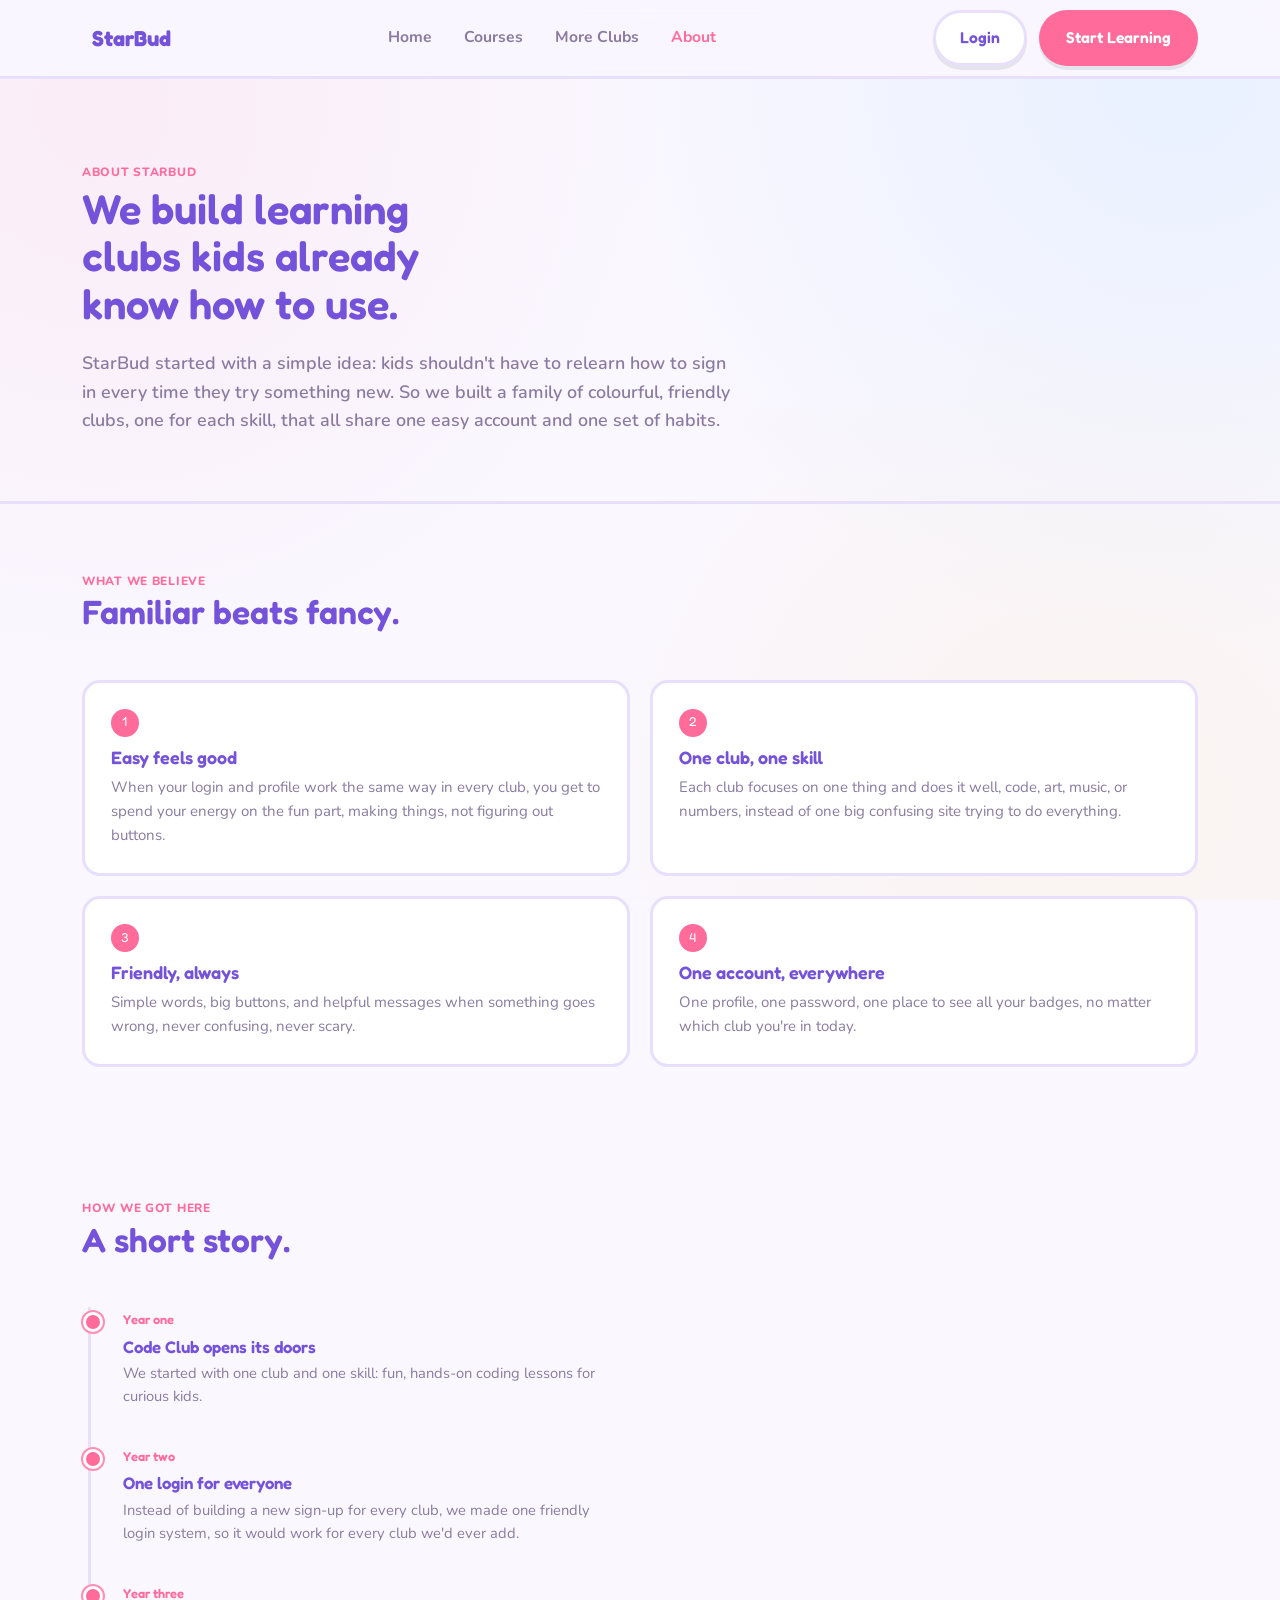
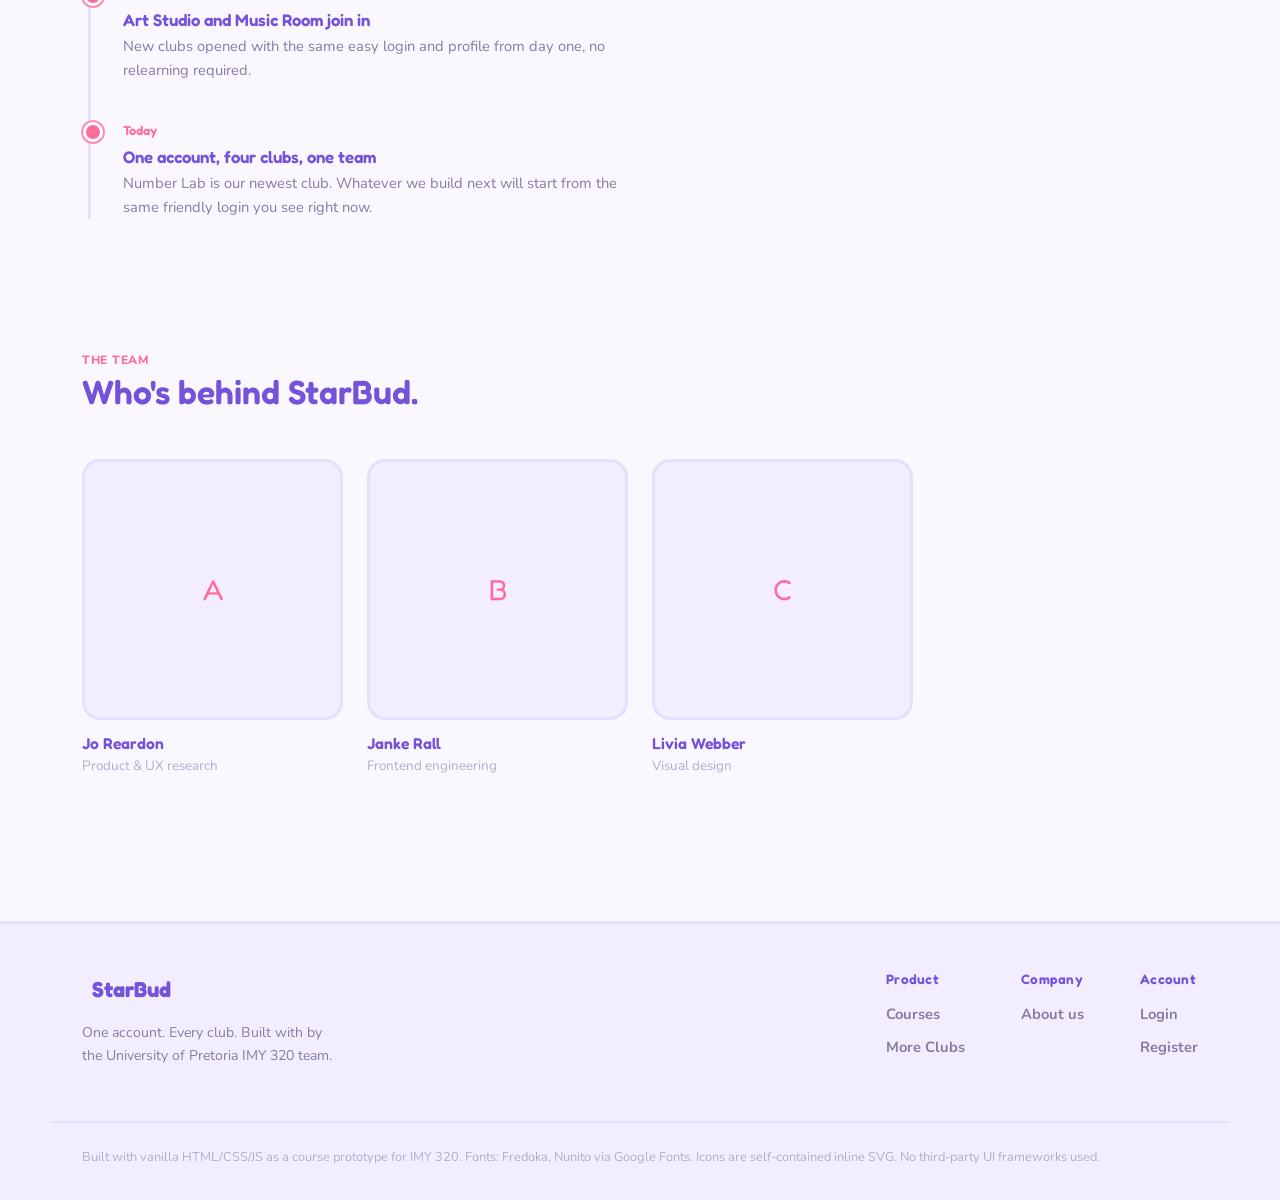
==== commit 966dd421: "Added Favicon, fixed old icons and nav issues, added more filters on the courses page and updates th" ====
--- a/about.html
+++ b/about.html
@@ -16,6 +16,7 @@
 <link rel="stylesheet" href="css/style.css">
 <link rel='stylesheet' href='https://cdn-uicons.flaticon.com/4.0.0/uicons-regular-rounded/css/uicons-regular-rounded.css'>
 <link rel='stylesheet' href='https://cdn-uicons.flaticon.com/4.0.0/uicons-regular-chubby/css/uicons-regular-chubby.css'>
+<link rel="icon" type="image/svg+xml" href="assets/favicon.svg">
 
 </head>
 
@@ -31,7 +32,7 @@
                 <li><a href="index.html">Home</a></li>
                 <li><a href="courses.html">Courses</a></li>
                 <li><a href="index.html#family">More Clubs</a></li>
-                <li><a href="about.html">About</a></li>
+                <li><a href="about.html" class="active">About</a></li>
             </ul>
             <div class="nav-cta" data-nav-auth-slot>
                 <a href="login.html" class="btn btn-ghost">Login</a>
--- a/css/style.css
+++ b/css/style.css
@@ -47,6 +47,12 @@
 * { box-sizing: border-box; }
 
 html { scroll-behavior: smooth; }
+
+svg {
+    fill: var(--pink);
+    stroke: var(--purple);
+    color: var(--purple);
+}
 
 body {
     margin: 0;
@@ -886,6 +892,10 @@
     background: #fff;
 }
 
+.select-input > option{
+    background: #E8D7FF;
+}
+
 .course-list-container {
     display: flex;
     flex-direction: column;
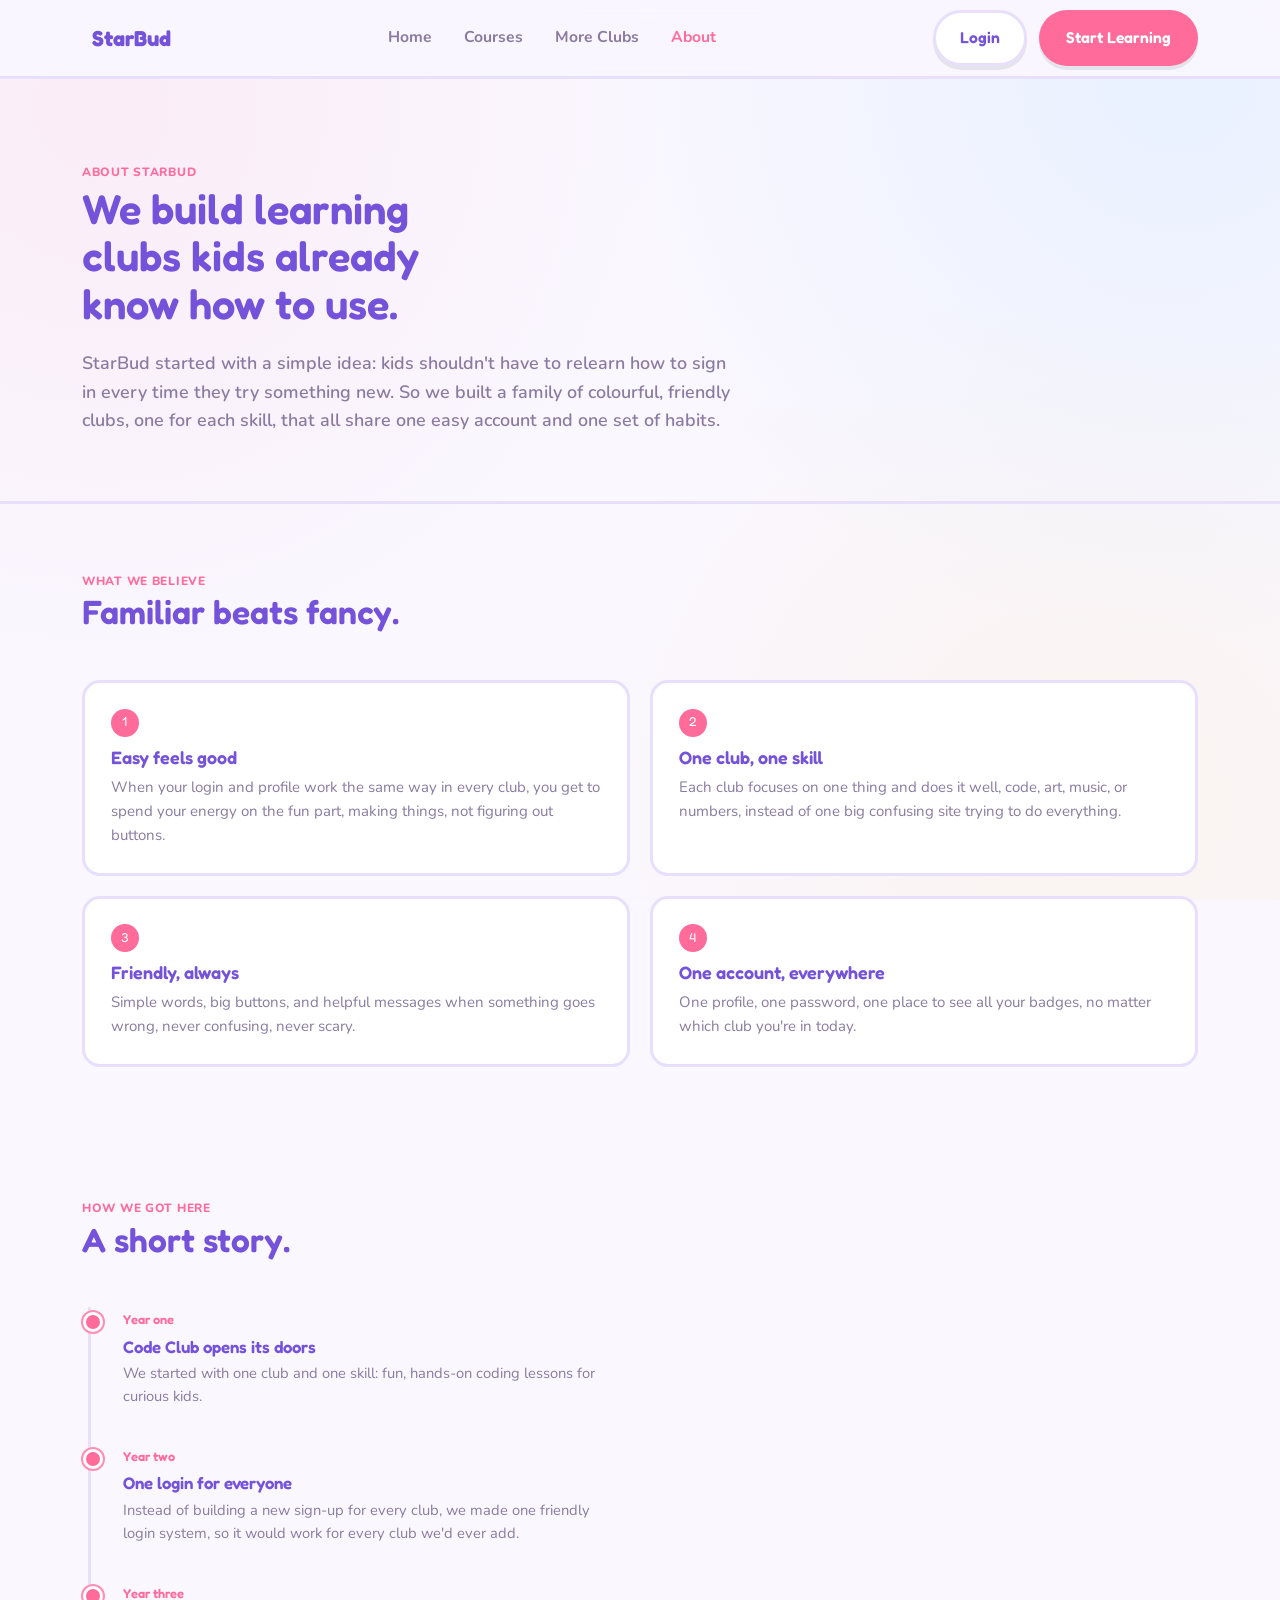
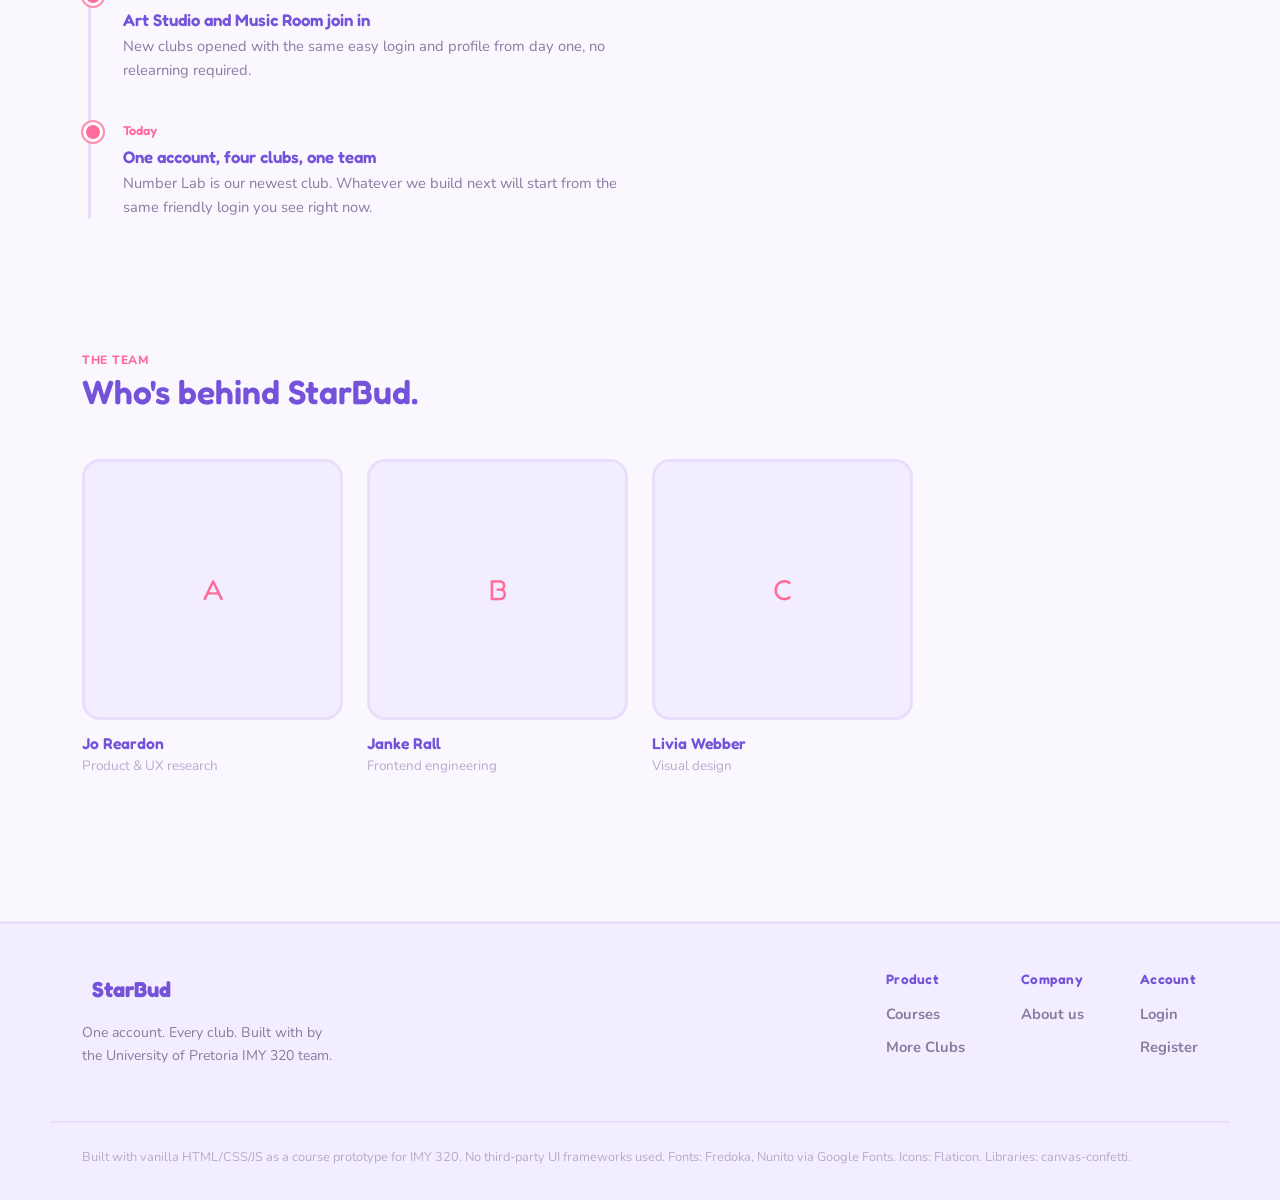
==== commit aa7953b8: "Final check through for part B, complete" ====
--- a/about.html
+++ b/about.html
@@ -170,7 +170,7 @@
         </div>
     </div>
     <div class="wrap footer-note">
-        Built with vanilla HTML/CSS/JS as a course prototype for IMY 320. Fonts: Fredoka, Nunito via Google Fonts. Icons are self-contained inline SVG. No third-party UI frameworks used.
+        Built with vanilla HTML/CSS/JS as a course prototype for IMY 320. No third-party UI frameworks used. Fonts: Fredoka, Nunito via Google Fonts. Icons: Flaticon. Libraries: canvas-confetti.
     </div>
 </footer>
 
--- a/css/style.css
+++ b/css/style.css
@@ -3,6 +3,7 @@
 Livia Webber u24607852
 Joanna Reardon u24597652
 */
+
 
 @import url('https://fonts.googleapis.com/css2?family=Fredoka:wght@500;600;700&family=Nunito:wght@400;600;700;800&display=swap');
 @import url('https://cdn-uicons.flaticon.com/4.0.0/uicons-regular-rounded/css/uicons-regular-rounded.css');
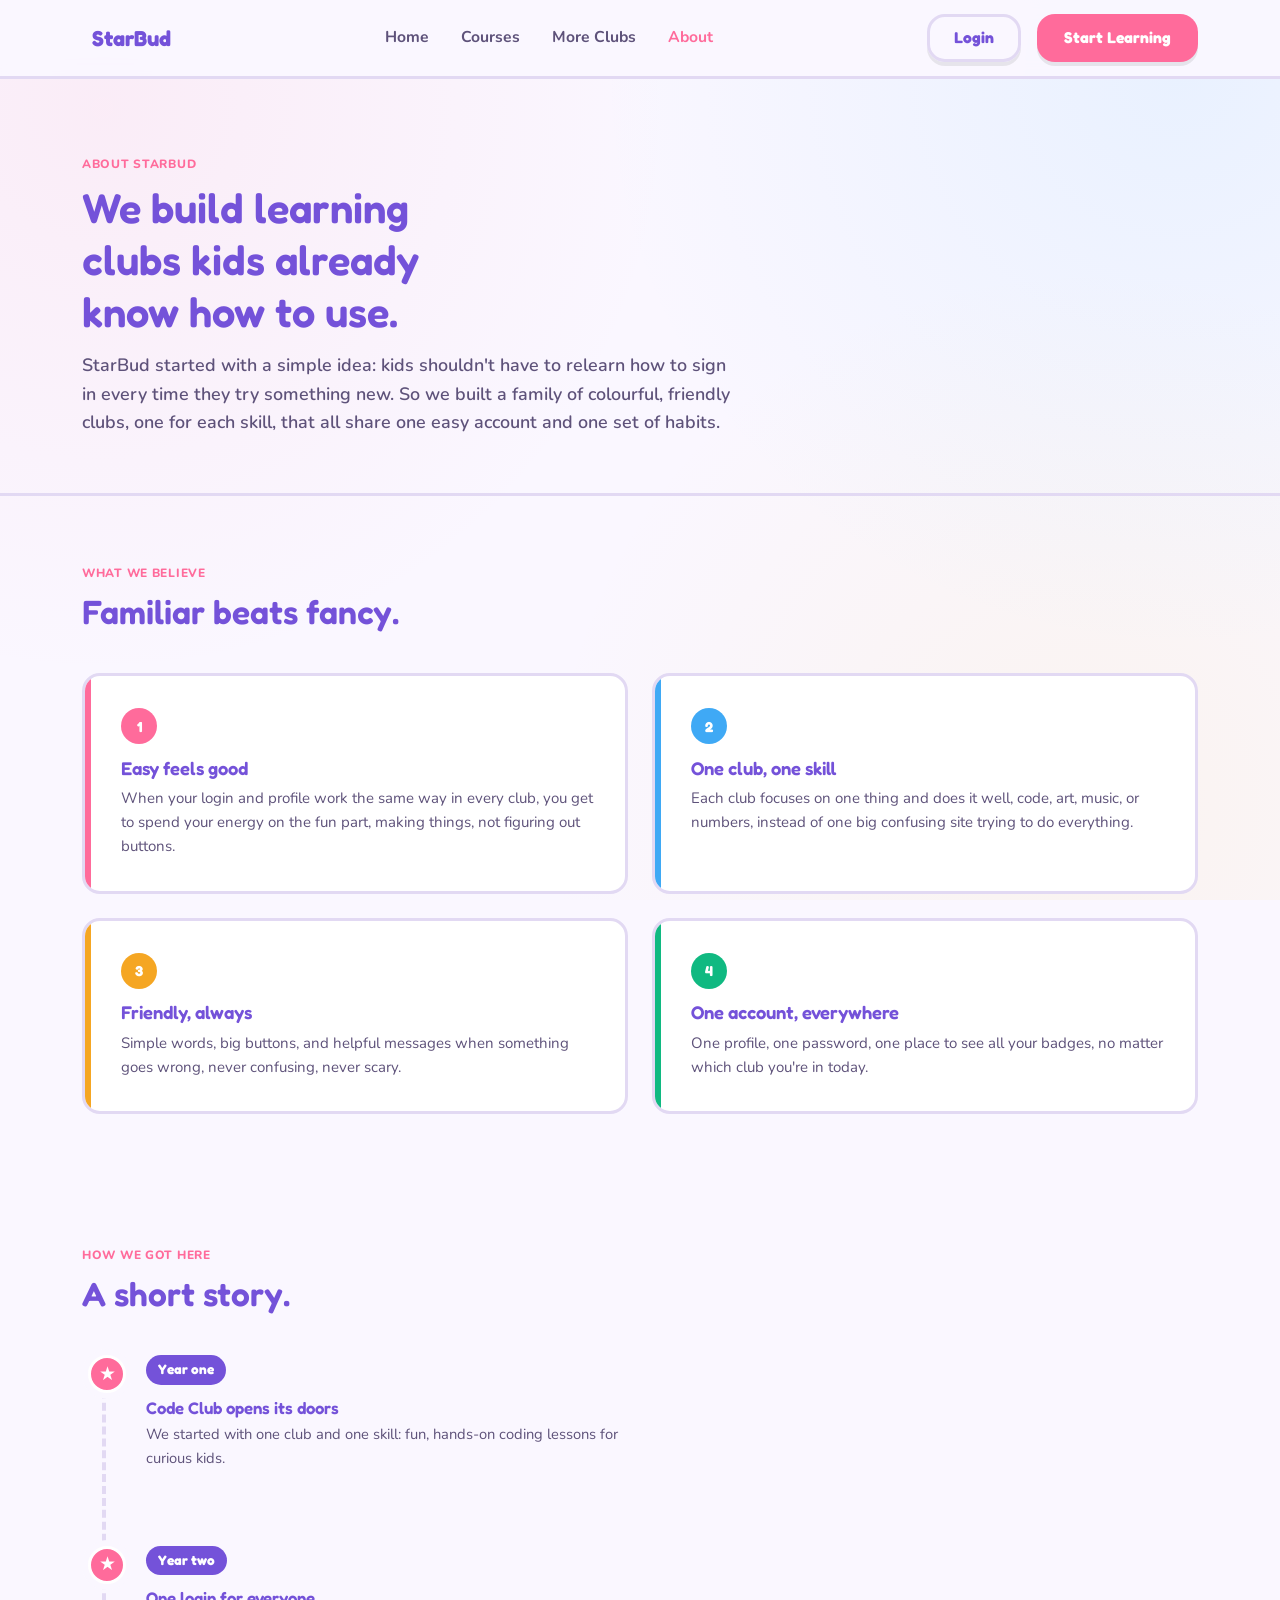
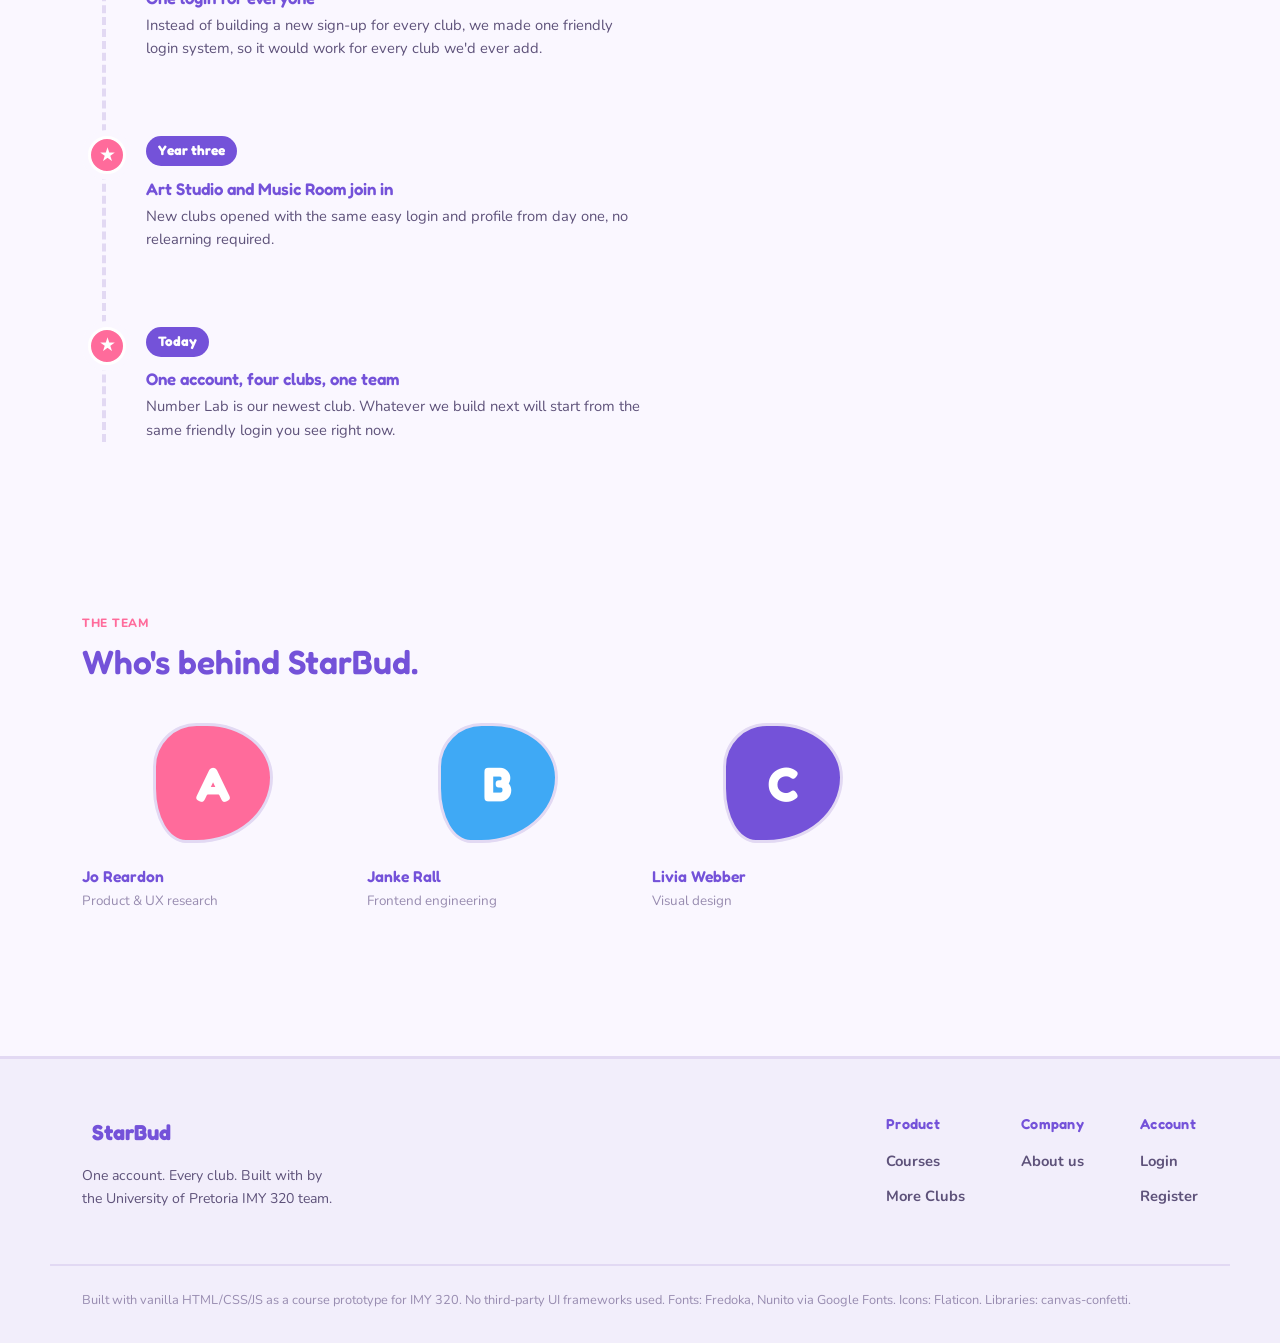
==== commit 5a60eaca: "Fix instructor name dynamically on certificates and enhance Peak-End completion interactions" ====
--- a/about.html
+++ b/about.html
@@ -175,6 +175,8 @@
 </footer>
 
 <script src="js/app.js"></script>
+    <script src="js/state.js"></script>
+    <script src="js/nav.js"></script>
 
 </body>
 </html>
--- a/css/style.css
+++ b/css/style.css
@@ -1,1108 +1,2602 @@
-/*
-Janke Rall u24571238
-Livia Webber u24607852
-Joanna Reardon u24597652
-*/
-
-
-@import url('https://fonts.googleapis.com/css2?family=Fredoka:wght@500;600;700&family=Nunito:wght@400;600;700;800&display=swap');
-@import url('https://cdn-uicons.flaticon.com/4.0.0/uicons-regular-rounded/css/uicons-regular-rounded.css');
-@import url('https://cdn-uicons.flaticon.com/4.0.0/uicons-regular-chubby/css/uicons-regular-chubby.css');
-
-:root {
-    --bg: #FAF7FF;
-    --bg-raised: #FFFFFF;
-    --bg-raised-2: #F3EEFF;
-    --line: #E7DFFB;
-
-    --pink: #FF8FB1;
-    --pink-deep: #FF6B9B;
-    --blue: #6EC6FF;
-    --blue-deep: #3FA9F5;
-    --yellow: #FFD166;
-    --yellow-deep: #FFB627;
-    --mint: #7EE8B8;
-    --mint-deep: #4FD69C;
-    --purple: #8C6FE6;
-    --purple-deep: #7452D9;
-
-    --ember: var(--pink-deep);
-    --ember-dim: var(--purple);
-    --spark: var(--yellow);
-    --success: var(--mint-deep);
-    --danger: #FF6B6B;
-
-    --text: #4A3B5C;
-    --text-muted: #8A7BA0;
-    --text-faint: #B6ABCB;
-
-    --font-display: 'Fredoka', sans-serif;
-    --font-body: 'Nunito', sans-serif;
-    --font-mono: 'Nunito', sans-serif;
-
-    --radius: 18px;
-    --radius-sm: 12px;
-    --max-w: 1180px;
-}
-
-* { box-sizing: border-box; }
-
-html { scroll-behavior: smooth; }
-
-svg {
-    fill: var(--pink);
-    stroke: var(--purple);
-    color: var(--purple);
-}
-
-body {
-    margin: 0;
-    background: var(--bg);
-    background-image:
-        radial-gradient(circle at 8% 12%, rgba(255,143,177,0.10), transparent 40%),
-        radial-gradient(circle at 92% 8%, rgba(110,198,255,0.12), transparent 40%),
-        radial-gradient(circle at 85% 90%, rgba(255,209,102,0.10), transparent 40%);
-    background-attachment: fixed;
-    color: var(--text);
-    font-family: var(--font-body);
-    font-size: 16px;
-    line-height: 1.6;
-    -webkit-font-smoothing: antialiased;
-}
-
-h1, h2, h3, h4 {
-    font-family: var(--font-display);
-    font-weight: 600;
-    line-height: 1.15;
-    margin: 0 0 0.5em 0;
-    letter-spacing: 0;
-    color: var(--purple-deep);
-}
-
-p { margin: 0 0 1em 0; color: var(--text-muted); }
-
-a { color: var(--pink-deep); text-decoration: none; }
-
-a:hover { color: var(--purple-deep); }
-
-.eyebrow {
-    font-family: var(--font-body);
-    font-weight: 800;
-    font-size: 0.75rem;
-    letter-spacing: 0.06em;
-    text-transform: uppercase;
-    color: var(--pink-deep);
-}
-
-.wrap {
-    max-width: var(--max-w);
-    margin: 0 auto;
-    padding: 0 2rem;
-}
-
-a:focus-visible, button:focus-visible, input:focus-visible, select:focus-visible {
-    outline: 3px solid var(--blue-deep);
-    outline-offset: 2px;
-    border-radius: 6px;
-}
-
-@media (prefers-reduced-motion: reduce) {
-    * { animation: none !important; transition: none !important; }
-}
-
-.core {
-    scale: 4;
-    color: var(--purple);
-}
-
-.site-nav {
-    position: sticky;
-    top: 0;
-    z-index: 50;
-    background: rgba(250, 247, 255, 0.9);
-    backdrop-filter: blur(8px);
-    border-bottom: 3px solid var(--line);
-}
-
-.site-nav .wrap {
-    display: flex;
-    align-items: center;
-    justify-content: space-between;
-    height: 76px;
-}
-
-.brand {
-    display: flex;
-    align-items: center;
-    gap: 0.6rem;
-    font-family: var(--font-display);
-    font-weight: 700;
-    font-size: 1.35rem;
-    color: var(--purple-deep);
-}
-
-.brand-mark {
-    width: 36px; height: 36px;
-    display: block;
-}
-
-.nav-links {
-    display: flex;
-    gap: 2rem;
-    list-style: none;
-    margin: 0; padding: 0;
-    font-size: 0.98rem;
-    font-weight: 700;
-}
-
-.nav-links a { color: var(--text-muted); }
-
-.nav-links a:hover, .nav-links a.active { color: var(--pink-deep); }
-
-.nav-cta {
-    display: flex;
-    gap: 0.75rem;
-    align-items: center;
-}
-
-.btn {
-    display: inline-flex;
-    align-items: center;
-    justify-content: center;
-    gap: 0.5rem;
-    font-family: var(--font-display);
-    font-weight: 600;
-    font-size: 0.98rem;
-    padding: 0.8rem 1.5rem;
-    border-radius: 999px;
-    border: 3px solid transparent;
-    cursor: pointer;
-    transition: transform 0.15s ease, box-shadow 0.15s ease, background 0.15s ease;
-    box-shadow: 0 4px 0 rgba(0,0,0,0.08);
-}
-
-.btn:hover { transform: translateY(-2px); }
-
-.btn:active { transform: translateY(1px); box-shadow: 0 1px 0 rgba(0,0,0,0.08); }
-
-.btn-primary {
-    background: var(--pink-deep);
-    color: #fff;
-}
-
-.btn-primary:hover { 
-    background: var(--purple-deep); 
-    color: #fff;
-}
-
-.btn-ghost {
-    background: #fff;
-    border-color: var(--line);
-    color: var(--purple-deep);
-}
-
-.btn-ghost:hover { border-color: var(--pink-deep); color: var(--pink-deep); }
-
-.btn-block { width: 100%; }
-
-.site-footer {
-    border-top: 3px solid var(--line);
-    padding: 3rem 0 2rem;
-    margin-top: 5rem;
-    background: var(--bg-raised-2);
-}
-
-.site-footer .wrap {
-    display: flex;
-    justify-content: space-between;
-    align-items: flex-start;
-    flex-wrap: wrap;
-    gap: 2rem;
-}
-
-.footer-cols {
-    display: flex;
-    gap: 3.5rem;
-    flex-wrap: wrap;
-}
-
-.footer-col h4 {
-    font-family: var(--font-display);
-    font-size: 0.85rem;
-    letter-spacing: 0.02em;
-    color: var(--purple-deep);
-    margin-bottom: 0.9rem;
-}
-
-.footer-col ul { list-style: none; margin: 0; padding: 0; }
-
-.footer-col li { margin-bottom: 0.5rem; }
-
-.footer-col a { color: var(--text-muted); font-size: 0.92rem; font-weight: 700; }
-
-.footer-note {
-    font-family: var(--font-body);
-    font-size: 0.8rem;
-    color: var(--text-faint);
-    margin-top: 2.5rem;
-    border-top: 2px solid var(--line);
-    padding-top: 1.5rem;
-}
-
-.footer-note a { color: var(--text-faint); text-decoration: underline; }
-
-.stamp-row {
-    display: flex;
-    align-items: center;
-    justify-content: center;
-    gap: 0.6rem;
-    flex-wrap: wrap;
-}
-
-.stamp {
-    font-family: var(--font-display);
-    font-size: 0.8rem;
-    font-weight: 600;
-    color: var(--purple-deep);
-    border: 2px solid var(--line);
-    border-radius: 999px;
-    padding: 0.4rem 0.95rem;
-    display: inline-flex;
-    align-items: center;
-    gap: 0.4rem;
-    background: #fff;
-}
-
-.stamp .dot {
-    width: 8px; height: 8px;
-    border-radius: 50%;
-}
-
-.toast {
-    position: fixed;
-    bottom: 1.5rem;
-    left: 50%;
-    transform: translateX(-50%) translateY(20px);
-    background: #fff;
-    border: 3px solid var(--line);
-    border-left: 6px solid var(--pink-deep);
-    color: var(--text);
-    padding: 0.9rem 1.4rem;
-    border-radius: var(--radius-sm);
-    font-family: var(--font-display);
-    font-weight: 600;
-    font-size: 0.9rem;
-    opacity: 0;
-    pointer-events: none;
-    transition: opacity 0.25s ease, transform 0.25s ease;
-    z-index: 999;
-    box-shadow: 0 10px 30px rgba(140,111,230,0.18);
-}
-
-.toast.show {
-    opacity: 1;
-    transform: translateX(-50%) translateY(0);
-}
-
-.toast.error { border-left-color: var(--danger); }
-
-.toast.success { border-left-color: var(--mint-deep); }
-
-.hero {
-    padding: 5rem 0 4rem;
-    position: relative;
-    overflow: hidden;
-}
-
-.hero .wrap {
-    display: grid;
-    grid-template-columns: 1.1fr 0.9fr;
-    gap: 3rem;
-    align-items: center;
-}
-
-.hero h1 {
-    font-size: clamp(2.3rem, 4.2vw, 3.3rem);
-    margin-bottom: 0.6rem;
-}
-
-.hero h1 em {
-    font-style: normal;
-    color: var(--pink-deep);
-}
-
-.hero-sub {
-    font-size: 1.1rem;
-    max-width: 46ch;
-    margin-bottom: 2rem;
-    font-weight: 600;
-    color: var(--text-muted);
-}
-
-.hero-actions { display: flex; gap: 1rem; margin-bottom: 2.5rem; flex-wrap: wrap; }
-
-.section { padding: 4rem 0; }
-
-.section-head { max-width: 640px; margin-bottom: 3rem; }
-
-.section-head h2 { font-size: clamp(1.6rem, 3vw, 2.1rem); }
-
-.grid-3 { 
-    display: grid; 
-    grid-template-columns: repeat(3, 1fr); 
-    gap: 1.5rem; 
-    align-items: stretch;
-}
-
-.card {
-    background: #fff;
-    border: 3px solid var(--line);
-    border-radius: var(--radius);
-    padding: 1.75rem;
-    transition: transform 0.15s ease, border-color 0.15s ease;
-    height: 100%;
-    display: flex;
-    flex-direction: column;
-}
-
-.card:hover { transform: translateY(-4px); border-color: var(--pink); }
-
-.card .num {
-    font-family: var(--font-display);
-    color: var(--pink-deep);
-    font-size: 0.85rem;
-    margin-bottom: 0.8rem;
-    display: inline-flex;
-    align-items: center;
-    justify-content: center;
-    width: 28px; height: 28px;
-    background: var(--bg-raised-2);
-    border-radius: 50%;
-}
-
-.card h3 { font-size: 1.08rem; margin-bottom: 0.5rem; }
-
-.card p { margin-bottom: 0; font-size: 0.94rem; }
-
-.site-family {
-    display: grid;
-    grid-template-columns: repeat(4, 1fr);
-    gap: 1rem;
-}
-
-.family-card {
-    background: #fff;
-    border: 3px solid var(--line);
-    border-radius: var(--radius);
-    padding: 1.5rem 1.1rem;
-    text-align: center;
-    transition: border-color 0.15s ease, transform 0.15s ease;
-}
-
-.family-card:hover { border-color: var(--pink); transform: translateY(-4px) rotate(-1deg); }
-
-.family-icon {
-    width: 48px; height: 48px;
-    margin: 0 auto 0.9rem;
-    border-radius: 16px;
-    display: flex; align-items: center; justify-content: center;
-    font-family: var(--font-display);
-    font-weight: 600;
-    font-size: 1.1rem;
-    color: #fff;
-}
-
-.orbit-node svg, .family-icon svg { display: block; }
-
-.family-card h4 { font-size: 0.98rem; margin-bottom: 0.25rem; }
-
-.family-card p { font-size: 0.82rem; margin-bottom: 0; }
-
-.cta-band {
-    border-top: 3px solid var(--line);
-    border-bottom: 3px solid var(--line);
-    padding: 4rem 0;
-    text-align: center;
-    background: var(--bg-raised-2);
-}
-
-.cta-band h2 { font-size: clamp(1.5rem, 3vw, 2rem); margin-bottom: 0.75rem; }
-
-.cta-band .hero-sub { margin: 0 auto 2rem; text-align: center; }
-
-.cta-band .hero-actions { justify-content: center; }
-
-@media (max-width: 860px) {
-    .hero .wrap { grid-template-columns: 1fr; }
-    .grid-3 { grid-template-columns: 1fr; }
-    .site-family { grid-template-columns: repeat(2, 1fr); }
-    .starbud-visual { max-width: 280px; }
-}
-
-@keyframes spin { to { transform: rotate(360deg); } }
-
-@keyframes bob {
-    0%, 100% { transform: translateY(0); }
-    50% { transform: translateY(-10px); }
-}
-
-.starbud-visual {
-    position: relative;
-    aspect-ratio: 1 / 1;
-    max-width: 380px;
-    margin: 0 auto;
-    display: flex;
-    align-items: center;
-    justify-content: center;
-}
-
-.starbud-visual::before, .starbud-visual::after {
-    content: '';
-    position: absolute;
-    inset: 4%;
-    border: 3px dashed var(--line);
-    border-radius: 50%;
-    animation: spin 50s linear infinite;
-}
-
-.starbud-visual::after {
-    inset: 20%;
-    animation-duration: 38s;
-    animation-direction: reverse;
-    border-color: #F0D9FF;
-}
-
-.starbud-core {
-    position: relative;
-    z-index: 2;
-    width: 140px;
-    height: 140px;
-    border-radius: 50%;
-    background: radial-gradient(circle at 35% 30%, #FFE1EC, var(--pink) 60%, var(--pink-deep) 100%);
-    box-shadow: 0 10px 30px rgba(255, 107, 155, 0.35);
-    display: flex;
-    align-items: center;
-    justify-content: center;
-    animation: bob 3.5s ease-in-out infinite;
-}
-
-.auth-shell {
-    min-height: calc(100vh - 76px);
-    display: grid;
-    grid-template-columns: 1fr 1fr;
-}
-
-.auth-side {
-    position: relative;
-    background:
-        radial-gradient(ellipse at 30% 20%, rgba(255,143,177,0.28), transparent 55%),
-        radial-gradient(ellipse at 70% 80%, rgba(110,198,255,0.24), transparent 50%),
-        var(--bg-raised-2);
-    border-right: 3px solid var(--line);
-    padding: 3.5rem;
-    display: flex;
-    flex-direction: column;
-    justify-content: space-between;
-}
-
-.auth-side-top .eyebrow { margin-bottom: 1rem; }
-
-.auth-side h2 { font-size: 1.9rem; max-width: 20ch; }
-
-.auth-side p { max-width: 34ch; font-weight: 600; }
-
-.auth-quote {
-    font-family: var(--font-body);
-    font-weight: 700;
-    font-style: italic;
-    font-size: 0.92rem;
-    color: var(--purple-deep);
-    border-left: 4px solid var(--pink);
-    padding-left: 1rem;
-    margin-top: 2rem;
-}
-
-.auth-main {
-    display: flex;
-    align-items: center;
-    justify-content: center;
-    padding: 3rem 2rem;
-}
-
-.auth-card {
-    width: 100%;
-    max-width: 400px;
-}
-
-.auth-card > .brand { margin-bottom: 2rem; }
-
-.auth-tabs {
-    display: flex;
-    border: 3px solid var(--line);
-    border-radius: 999px;
-    padding: 4px;
-    margin-bottom: 2rem;
-    background: #fff;
-}
-
-.auth-tab {
-    flex: 1;
-    text-align: center;
-    padding: 0.65rem 0;
-    font-size: 0.92rem;
-    font-weight: 700;
-    color: var(--text-muted);
-    cursor: pointer;
-    border-radius: 999px;
-    transition: background 0.15s ease, color 0.15s ease;
-    background: none;
-    border: none;
-    font-family: var(--font-display);
-}
-
-.auth-tab.active { background: var(--pink-deep); color: #fff; }
-
-.field { margin-bottom: 1.2rem; }
-
-.field label {
-    display: flex;
-    align-items: center;
-    gap: 0.4rem;
-    font-family: var(--font-display);
-    font-size: 0.88rem;
-    font-weight: 600;
-    color: var(--purple-deep);
-    margin-bottom: 0.4rem;
-}
-
-.field input[type="text"], 
-.field input[type="email"], 
-.field input[type="password"] {
-    width: 100%;
-    background: #fff;
-    border: 3px solid var(--line);
-    border-radius: var(--radius-sm);
-    color: var(--text);
-    padding: 0.75rem 1rem;
-    font-size: 0.95rem;
-    font-family: var(--font-body);
-    font-weight: 600;
-    transition: border-color 0.15s ease;
-}
-
-.field input::placeholder { color: var(--text-faint); font-weight: 400; }
-
-.field input:focus { border-color: var(--blue-deep); outline: none; }
-
-.field input.invalid { border-color: var(--danger); }
-
-.field-error {
-    font-size: 0.8rem;
-    font-weight: 700;
-    color: var(--danger);
-    margin-top: 0.35rem;
-    display: none;
-}
-
-.field-error.show { display: block; }
-
-.field-pw-wrap { position: relative; }
-
-.field-pw-toggle {
-    position: absolute;
-    right: 0.9rem; top: 50%;
-    transform: translateY(-50%);
-    background: none; border: none;
-    color: var(--purple);
-    cursor: pointer;
-    font-size: 0.8rem;
-    font-weight: 700;
-    font-family: var(--font-display);
-}
-
-.field-pw-toggle:hover { color: var(--pink-deep); }
-
-.field-row { display: flex; justify-content: space-between; align-items: center; margin-bottom: 1.25rem; }
-
-.checkbox-row { display: flex; align-items: center; gap: 0.5rem; font-size: 0.88rem; font-weight: 700; color: var(--text-muted); }
-
-.checkbox-row input { width: 18px; height: 18px; accent-color: var(--pink-deep); }
-
-.link-small { font-size: 0.88rem; font-weight: 700; }
-
-.divider {
-    display: flex;
-    align-items: center;
-    gap: 0.8rem;
-    margin: 1.5rem 0;
-    color: var(--text-faint);
-    font-size: 0.78rem;
-    font-weight: 700;
-    font-family: var(--font-display);
-}
-
-.divider::before, .divider::after {
-    content: '';
-    flex: 1;
-    height: 2px;
-    background: var(--line);
-}
-
-.social-row { display: grid; grid-template-columns: 1fr 1fr; gap: 0.75rem; }
-
-.btn-social {
-    background: #fff;
-    border: 3px solid var(--line);
-    color: var(--text);
-    font-size: 0.85rem;
-}
-
-.btn-social:hover { border-color: var(--purple); }
-
-.auth-switch {
-    text-align: center;
-    font-size: 0.9rem;
-    font-weight: 700;
-    color: var(--text-muted);
-    margin-top: 1.75rem;
-}
-
-.strength-meter {
-    height: 8px;
-    border-radius: 999px;
-    background: var(--line);
-    margin-top: 0.55rem;
-    overflow: hidden;
-}
-
-.strength-fill {
-    height: 100%;
-    width: 0%;
-    background: var(--danger);
-    transition: width 0.2s ease, background 0.2s ease;
-    border-radius: 999px;
-}
-
-.strength-label {
-    font-size: 0.76rem;
-    font-weight: 700;
-    color: var(--text-faint);
-    margin-top: 0.3rem;
-    font-family: var(--font-body);
-}
-
-@media (max-width: 900px) {
-    .auth-shell { grid-template-columns: 1fr; }
-    .auth-side { display: none; }
-}
-
-.about-hero {
-    padding: 5rem 0 3rem;
-    border-bottom: 3px solid var(--line);
-}
-
-.about-hero h1 { font-size: clamp(2rem, 4vw, 2.6rem); max-width: 18ch; }
-
-.about-lead { font-size: 1.12rem; max-width: 60ch; font-weight: 600; }
-
-.value-grid {
-    display: grid;
-    grid-template-columns: repeat(2, 1fr);
-    gap: 1.25rem;
-}
-
-.value-card {
-    padding: 1.6rem;
-    border: 3px solid var(--line);
-    border-radius: var(--radius);
-    background: #fff;
-}
-
-.value-card .num {
-    font-family: var(--font-display);
-    color: #fff;
-    background: var(--pink-deep);
-    font-size: 0.8rem;
-    width: 28px; height: 28px;
-    border-radius: 50%;
-    display: inline-flex; align-items: center; justify-content: center;
-}
-
-.value-card h3 { margin: 0.7rem 0 0.4rem; font-size: 1.12rem; }
-
-.value-card p { font-size: 0.94rem; margin-bottom: 0; }
-
-.timeline { border-left: 3px solid var(--line); padding-left: 2rem; margin-left: 0.4rem; }
-
-.timeline-item { position: relative; padding-bottom: 2.2rem; }
-
-.timeline-item:last-child { padding-bottom: 0; }
-
-.timeline-item::before {
-    content: '';
-    position: absolute;
-    left: -2.55rem; top: 0.3rem;
-    width: 14px; height: 14px;
-    border-radius: 50%;
-    background: var(--pink-deep);
-    border: 3px solid #fff;
-    box-shadow: 0 0 0 2px var(--pink);
-}
-
-.timeline-year { font-family: var(--font-display); font-size: 0.8rem; font-weight: 600; color: var(--pink-deep); }
-
-.timeline-item h4 { margin: 0.3rem 0 0.3rem; font-size: 1.05rem; }
-
-.timeline-item p { font-size: 0.92rem; margin-bottom: 0; max-width: 55ch; }
-
-.team-grid {
-    display: grid;
-    grid-template-columns: repeat(4, 1fr);
-    gap: 1.5rem;
-}
-
-.team-card { text-align: left; }
-
-.team-avatar {
-    width: 100%;
-    aspect-ratio: 1/1;
-    border-radius: var(--radius);
-    background: var(--bg-raised-2);
-    border: 3px solid var(--line);
-    margin-bottom: 0.9rem;
-    display: flex; align-items: center; justify-content: center;
-    font-family: var(--font-display);
-    font-size: 1.8rem;
-    color: var(--pink-deep);
-}
-
-.team-card h4 { font-size: 0.98rem; margin-bottom: 0.15rem; }
-
-.team-card p { font-size: 0.84rem; margin-bottom: 0; color: var(--text-faint); }
-
-@media (max-width: 860px) {
-    .value-grid { grid-template-columns: 1fr; }
-    .team-grid { grid-template-columns: repeat(2, 1fr); }
-}
-
-.catalogue-controls {
-    display: grid;
-    grid-template-columns: 1.8fr 1fr;
-    gap: 1.5rem;
-    align-items: flex-end;
-    background: #ffffff;
-    padding: 1.5rem;
-    border: 3px solid var(--line);
-    border-radius: var(--radius);
-    margin-bottom: 2rem;
-    box-shadow: 0 8px 24px rgba(116, 82, 217, 0.05);
-}
-
-.catalogue-controls > div,
-.catalogue-controls .field {
-    display: flex;
-    flex-direction: column;
-    margin: 0;
-    width: 100%;
-}
-
-.catalogue-controls label {
-    display: flex !important;
-    align-items: center;
-    gap: 0.5rem;
-    font-family: var(--font-display);
-    font-size: 0.9rem;
-    font-weight: 600;
-    color: var(--purple-deep);
-    margin-bottom: 0.5rem;
-}
-
-.catalogue-controls label i {
-    color: var(--pink-deep);
-    font-size: 1rem;
-}
-
-.catalogue-controls input,
-.catalogue-controls input[type="text"],
-#courseSearch {
-    width: 100% !important;
-    min-height: 50px;
-    height: 50px;
-    background: var(--bg-raised-2) !important;
-    border: 3px solid var(--line) !important;
-    border-radius: var(--radius-sm) !important;
-    padding: 0 1.25rem !important;
-    font-family: var(--font-body) !important;
-    font-size: 0.95rem !important;
-    font-weight: 600 !important;
-    color: var(--text) !important;
-    outline: none !important;
-    box-shadow: none !important;
-    transition: border-color 0.15s ease, background 0.15s ease, box-shadow 0.15s ease !important;
-}
-
-.catalogue-controls input::placeholder {
-    color: var(--text-faint);
-    font-weight: 500;
-}
-
-.catalogue-controls input:focus {
-    background: #ffffff !important;
-    border-color: var(--purple-deep) !important;
-    box-shadow: 0 0 0 4px rgba(255, 143, 177, 0.25) !important;
-}
-
-.select-wrapper {
-    position: relative;
-    width: 100%;
-}
-
-.select-wrapper::after {
-    content: '▾';
-    font-size: 1.1rem;
-    color: var(--purple-deep);
-    position: absolute;
-    right: 16px;
-    top: 50%;
-    transform: translateY(-50%);
-    pointer-events: none;
-}
-
-.select-input {
-    width: 100%;
-    min-height: 50px;
-    height: 50px;
-    appearance: none;
-    -webkit-appearance: none;
-    -moz-appearance: none;
-    background: var(--bg-raised-2);
-    border: 3px solid var(--line);
-    border-radius: var(--radius-sm);
-    padding: 0 2.5rem 0 1.25rem;
-    font-family: var(--font-display);
-    font-size: 0.92rem;
-    font-weight: 600;
-    color: var(--purple-deep);
-    cursor: pointer;
-    outline: none;
-    transition: border-color 0.15s ease, background 0.15s ease;
-}
-
-.select-input:focus {
-    border-color: var(--purple-deep);
-    background: #fff;
-}
-
-.select-input > option{
-    background: #E8D7FF;
-}
-
-.course-list-container {
-    display: flex;
-    flex-direction: column;
-    gap: 0.85rem;
-}
-
-.course-list-item {
-    display: flex;
-    align-items: center;
-    justify-content: space-between;
-    background: #fff;
-    border: 3px solid var(--line);
-    border-radius: var(--radius);
-    padding: 1.1rem 1.6rem;
-    transition: transform 0.18s ease, box-shadow 0.18s ease, border-color 0.18s ease;
-    text-decoration: none;
-    color: inherit;
-    box-shadow: 0 4px 15px rgba(0, 0, 0, 0.03);
-    min-height: 100px;
-}
-
-.course-list-item:hover {
-    transform: translateY(-2px);
-    border-color: var(--course-color);
-    box-shadow: 0 8px 25px rgba(116, 82, 217, 0.08);
-}
-
-.course-info {
-    display: flex;
-    align-items: center;
-    gap: 1.25rem;
-}
-
-.course-badge {
-    width: 48px;
-    height: 48px;
-    border-radius: 14px;
-    display: flex;
-    align-items: center;
-    justify-content: center;
-    color: #fff;
-    font-size: 1.35rem;
-    flex-shrink: 0;
-    line-height: 0;
-}
-
-.course-badge i {
-    display: flex;
-    align-items: center;
-    justify-content: center;
-}
-
-.course-details h3 {
-    margin: 0 0 0.2rem 0;
-    font-family: var(--font-display);
-    font-size: 1.15rem;
-    color: var(--purple-deep);
-}
-
-.course-details p {
-    margin: 0;
-    font-family: var(--font-body);
-    font-size: 0.9rem;
-    color: var(--text-muted);
-}
-
-.course-meta {
-    display: flex;
-    align-items: center;
-    gap: 1rem;
-}
-
-.course-tag {
-    font-family: var(--font-display);
-    font-size: 0.8rem;
-    font-weight: 600;
-    padding: 0.35rem 0.85rem;
-    border-radius: 999px;
-    background: var(--bg-raised-2);
-    color: var(--purple-deep);
-    white-space: nowrap;
-}
-
-.course-btn {
-    display: inline-flex;
-    align-items: center;
-    gap: 0.4rem;
-    padding: 0.6rem 1.2rem;
-    border-radius: 999px;
-    background: var(--course-color);
-    color: #ffffff;
-    font-family: var(--font-display);
-    font-weight: 600;
-    font-size: 0.88rem;
-    transition: background 0.15s ease, transform 0.15s ease;
-    white-space: nowrap;
-}
-
-.course-list-item:hover .course-btn {
-    background: #ffffff;
-    border: 3px solid var(--course-color);
-    color: var(--course-color);
-    transform: translateX(3px);
-}
-
-.detail-top-nav {
-    display: flex;
-    justify-content: space-between;
-    align-items: center;
-    margin-bottom: 1.5rem;
-    width: 100%;
-}
-
-.detail-back-link {
-    display: inline-flex;
-    align-items: center;
-    gap: 0.5rem;
-    font-weight: 700;
-    color: var(--pink-deep);
-}
-
-.detail-grid {
-    display: grid;
-    grid-template-columns: 0.85fr 1.15fr;
-    gap: 2.5rem;
-    align-items: stretch;
-    background: #fff;
-    border: 3px solid var(--line);
-    border-radius: var(--radius);
-    padding: 2rem;
-    box-shadow: 0 10px 30px rgba(116, 82, 217, 0.05);
-}
-
-.detail-visual-side {
-    display: flex;
-    align-items: center;
-    justify-content: center;
-    border-radius: var(--radius-sm);
-    padding: 3rem 2rem;
-    min-height: 240px;
-    width: 100%;
-    transition: background-color 0.2s ease;
-}
-
-.detail-large-icon {
-    display: flex;
-    align-items: center;
-    justify-content: center;
-    font-size: 5rem;
-    color: #ffffff;
-    line-height: 1;
-}
-
-.detail-large-icon i {
-    display: flex;
-    align-items: center;
-    justify-content: center;
-    line-height: 1;
-}
-
-.detail-info-side {
-    display: flex;
-    flex-direction: column;
-    justify-content: center;
-    gap: 1.25rem;
-}
-
-.detail-info-side h1 {
-    font-size: 2.2rem;
-    margin: 0;
-}
-
-.detail-info-side .about-lead {
-    margin: 0;
-}
-
-.detail-meta-pills {
-    display: flex;
-    gap: 0.85rem;
-    flex-wrap: wrap;
-    margin-top: 0.5rem;
-}
-
-.detail-pill {
-    display: inline-flex;
-    align-items: center;
-    gap: 0.5rem;
-    background: var(--bg-raised-2);
-    padding: 0.6rem 1.1rem;
-    border-radius: 999px;
-    font-size: 0.88rem;
-    font-weight: 700;
-    color: var(--purple-deep);
-}
-
-.detail-pill i {
-    display: flex;
-    align-items: center;
-    font-size: 0.95rem;
-}
-
-@media (max-width: 860px) {
-    .catalogue-controls {
-        grid-template-columns: 1fr;
-    }
-    .detail-grid {
-        grid-template-columns: 1fr;
-    }
+/*
+Janke Rall u24571238
+Livia Webber u24607852
+Joanna Reardon u24597652
+*/
+
+@import url('https://fonts.googleapis.com/css2?family=Fredoka:wght@500;600;700&family=Nunito:wght@400;600;700;800&display=swap');
+@import url('https://cdn-uicons.flaticon.com/4.0.0/uicons-regular-rounded/css/uicons-regular-rounded.css');
+@import url('https://cdn-uicons.flaticon.com/4.0.0/uicons-regular-chubby/css/uicons-regular-chubby.css');
+
+:root {
+    --bg: #faf7ff;
+    --bg-raised: #ffffff;
+    --bg-raised-2: #f2eefb;
+    --line: #e2d9f3;
+
+    --pink: #ff8fb1;
+    --pink-deep: #ff6b9b;
+    --blue: #6ec6ff;
+    --blue-deep: #3fa9f5;
+    --yellow: #ffd166;
+    --yellow-deep: #f5a623;
+    --mint: #86efac;
+    --mint-deep: #10b981;
+    --purple: #8c6fe6;
+    --purple-deep: #7452d9;
+
+    --ember: var(--pink-deep);
+    --ember-dim: var(--purple);
+    --spark: var(--yellow);
+    --success: var(--mint-deep);
+    --danger: #ff4757;
+
+    --text: #1a102f;
+    --text-muted: #5e527a;
+    --text-faint: #988cb0;
+
+    --font-display: 'Fredoka', sans-serif;
+    --font-body: 'Nunito', sans-serif;
+    --font-mono: 'Nunito', sans-serif;
+
+    --radius: 18px;
+    --radius-sm: 12px;
+    --max-w: 1180px;
+}
+
+* { 
+    box-sizing: border-box; 
+}
+
+html { 
+    scroll-behavior: smooth; 
+}
+
+svg {
+    fill: var(--pink);
+    stroke: var(--purple);
+    color: var(--purple);
+}
+
+body {
+    margin: 0;
+    background: var(--bg);
+    background-image:
+        radial-gradient(circle at 8% 12%, rgba(255,143,177,0.10), transparent 40%),
+        radial-gradient(circle at 92% 8%, rgba(110,198,255,0.12), transparent 40%),
+        radial-gradient(circle at 85% 90%, rgba(255,209,102,0.10), transparent 40%);
+    background-attachment: fixed;
+    color: var(--text);
+    font-family: var(--font-body);
+    font-size: 16px;
+    line-height: 1.6;
+    -webkit-font-smoothing: antialiased;
+}
+
+h1, h2, h3, h4 {
+    font-family: var(--font-display);
+    font-weight: 600;
+    line-height: 1.25;
+    margin: 0 0 0.6em 0;
+    letter-spacing: 0;
+    color: var(--purple-deep);
+}
+
+p { 
+    margin: 0 0 1em 0; 
+    color: var(--text-muted); 
+}
+
+a { 
+    color: var(--pink-deep); 
+    text-decoration: none; 
+}
+
+a:hover { 
+    color: var(--purple-deep); 
+}
+
+.eyebrow {
+    display: inline-block;
+    font-family: var(--font-body);
+    font-weight: 800;
+    font-size: 0.75rem;
+    letter-spacing: 0.06em;
+    text-transform: uppercase;
+    color: var(--pink-deep);
+    margin-bottom: 0.5rem;
+}
+
+.wrap {
+    max-width: var(--max-w);
+    margin: 0 auto;
+    padding: 0 2rem;
+}
+
+a:focus-visible, button:focus-visible, input:focus-visible, select:focus-visible {
+    outline: 3px solid var(--blue-deep);
+    outline-offset: 2px;
+    border-radius: 6px;
+}
+
+@media (prefers-reduced-motion: reduce) {
+    * { animation: none !important; transition: none !important; }
+}
+
+.core {
+    scale: 4;
+    color: var(--purple);
+}
+
+.site-nav {
+    position: sticky;
+    top: 0;
+    z-index: 50;
+    background: rgba(250, 247, 255, 0.95);
+    backdrop-filter: blur(8px);
+    border-bottom: 3px solid var(--line);
+}
+
+.site-nav .wrap {
+    display: flex;
+    align-items: center;
+    justify-content: space-between;
+    height: 76px;
+}
+
+.brand {
+    display: flex;
+    align-items: center;
+    gap: 0.6rem;
+    font-family: var(--font-display);
+    font-weight: 700;
+    font-size: 1.35rem;
+    color: var(--purple-deep);
+}
+
+.brand-mark {
+    width: 36px; 
+    height: 36px;
+    display: block;
+}
+
+.nav-links {
+    display: flex;
+    align-items: center;
+    gap: 2rem;
+    list-style: none;
+    margin: 0; 
+    padding: 0;
+    font-size: 0.98rem;
+    font-weight: 700;
+}
+
+.nav-links a { 
+    color: var(--text-muted); 
+    transition: color 0.15s ease;
+}
+
+.nav-links a:hover, .nav-links a.active { 
+    color: var(--pink-deep); 
+}
+
+.nav-cta {
+    display: flex;
+    gap: 0.75rem;
+    align-items: center;
+}
+
+.btn {
+    display: inline-flex;
+    align-items: center;
+    justify-content: center;
+    gap: 0.5rem;
+    font-family: var(--font-display);
+    font-weight: 600;
+    font-size: 0.98rem;
+    padding: 0.75rem 1.5rem;
+    border-radius: 999px;
+    border: 3px solid transparent;
+    cursor: pointer;
+    transition: transform 0.15s ease, box-shadow 0.15s ease, background 0.15s ease;
+    box-shadow: 0 4px 0 rgba(0,0,0,0.08);
+    line-height: 1.2;
+}
+
+.btn:hover { 
+    transform: translateY(-2px); 
+}
+
+.btn:active { 
+    transform: translateY(1px); 
+    box-shadow: 0 1px 0 rgba(0,0,0,0.08); 
+}
+
+.btn-primary {
+    background: var(--pink-deep);
+    color: #ffffff;
+}
+
+.btn-primary:hover { 
+    background: var(--purple-deep); 
+    color: #ffffff;
+}
+
+.btn-ghost {
+    background: transparent;
+    border-color: var(--line);
+    color: var(--purple-deep);
+}
+
+.btn-ghost:hover { 
+    border-color: var(--pink-deep); 
+    color: var(--pink-deep); 
+}
+
+.btn-block { 
+    width: 100%; 
+}
+
+.site-footer {
+    border-top: 3px solid var(--line);
+    padding: 3.5rem 0 2rem;
+    margin-top: 5rem;
+    background: var(--bg-raised-2);
+}
+
+.site-footer .wrap {
+    display: flex;
+    justify-content: space-between;
+    align-items: flex-start;
+    flex-wrap: wrap;
+    gap: 2.5rem;
+}
+
+.footer-cols {
+    display: flex;
+    gap: 3.5rem;
+    flex-wrap: wrap;
+}
+
+.footer-col h4 {
+    font-family: var(--font-display);
+    font-size: 0.9rem;
+    letter-spacing: 0.02em;
+    color: var(--purple-deep);
+    margin-bottom: 1rem;
+}
+
+.footer-col ul { 
+    list-style: none; 
+    margin: 0; 
+    padding: 0; 
+}
+
+.footer-col li { 
+    margin-bottom: 0.6rem; 
+}
+
+.footer-col li:last-child {
+    margin-bottom: 0;
+}
+
+.footer-col a { 
+    color: var(--text-muted); 
+    font-size: 0.92rem; 
+    font-weight: 700; 
+}
+
+.footer-note {
+    font-family: var(--font-body);
+    font-size: 0.8rem;
+    color: var(--text-faint);
+    margin-top: 2.5rem;
+    border-top: 2px solid var(--line);
+    padding-top: 1.5rem;
+}
+
+.footer-note a { 
+    color: var(--text-faint); 
+    text-decoration: underline; 
+}
+
+.stamp-row {
+    display: flex;
+    align-items: center;
+    justify-content: center;
+    gap: 0.6rem;
+    flex-wrap: wrap;
+}
+
+.stamp {
+    font-family: var(--font-display);
+    font-size: 0.8rem;
+    font-weight: 600;
+    color: var(--purple-deep);
+    border: 2px solid var(--line);
+    border-radius: 999px;
+    padding: 0.4rem 0.95rem;
+    display: inline-flex;
+    align-items: center;
+    gap: 0.4rem;
+    background: var(--bg-raised);
+}
+
+.stamp .dot {
+    width: 8px; 
+    height: 8px;
+    border-radius: 50%;
+}
+
+.toast {
+    position: fixed;
+    bottom: 1.5rem;
+    left: 50%;
+    transform: translateX(-50%) translateY(20px);
+    background: var(--bg-raised);
+    border: 3px solid var(--line);
+    border-left: 6px solid var(--pink-deep);
+    color: var(--text);
+    padding: 0.9rem 1.4rem;
+    border-radius: var(--radius-sm);
+    font-family: var(--font-display);
+    font-weight: 600;
+    font-size: 0.9rem;
+    opacity: 0;
+    pointer-events: none;
+    transition: opacity 0.25s ease, transform 0.25s ease;
+    z-index: 999;
+    box-shadow: 0 10px 30px rgba(140,111,230,0.18);
+}
+
+.toast.show {
+    opacity: 1;
+    transform: translateX(-50%) translateY(0);
+}
+
+.toast.error { border-left-color: var(--danger); }
+.toast.success { border-left-color: var(--mint-deep); }
+
+.hero {
+    padding: 4.5rem 0 3.5rem;
+    position: relative;
+    overflow: hidden;
+}
+
+.hero .wrap {
+    display: grid;
+    grid-template-columns: 1.1fr 0.9fr;
+    gap: 3rem;
+    align-items: center;
+}
+
+.hero h1 {
+    font-size: clamp(2.3rem, 4.2vw, 3.3rem);
+    margin-bottom: 0.8rem;
+}
+
+.hero h1 em {
+    font-style: normal;
+    color: var(--pink-deep);
+}
+
+.hero-sub {
+    font-size: 1.1rem;
+    max-width: 46ch;
+    margin-bottom: 2rem;
+    font-weight: 600;
+    color: var(--text-muted);
+}
+
+.hero-actions { 
+    display: flex; 
+    gap: 1rem; 
+    margin-bottom: 1rem; 
+    flex-wrap: wrap; 
+    align-items: center;
+}
+
+.section { 
+    padding: 4rem 0; 
+}
+
+.section-head { 
+    max-width: 640px; 
+    margin-bottom: 2.5rem; 
+}
+
+.section-head h2 { 
+    font-size: clamp(1.6rem, 3vw, 2.1rem); 
+    margin-bottom: 0.5rem;
+}
+
+.section-head p {
+    margin-bottom: 0;
+}
+
+.grid-3 { 
+    display: grid; 
+    grid-template-columns: repeat(3, 1fr); 
+    gap: 1.75rem; 
+    align-items: stretch;
+}
+
+.card {
+    background: var(--bg-raised);
+    border: 3px solid var(--line);
+    border-radius: var(--radius);
+    padding: 1.75rem;
+    height: 100%;
+    display: flex;
+    flex-direction: column;
+}
+
+.card .num {
+    font-family: var(--font-display);
+    color: var(--pink-deep);
+    font-size: 0.85rem;
+    margin-bottom: 1rem;
+    display: inline-flex;
+    align-items: center;
+    justify-content: center;
+    width: 32px; 
+    height: 32px;
+    background: var(--bg-raised-2);
+    border-radius: 50%;
+    flex-shrink: 0;
+}
+
+.card h3 { 
+    font-size: 1.1rem; 
+    margin-bottom: 0.6rem; 
+}
+
+.card p { 
+    margin-bottom: 0; 
+    font-size: 0.94rem; 
+}
+
+.site-family {
+    display: grid;
+    grid-template-columns: repeat(4, 1fr);
+    gap: 1.25rem;
+    align-items: stretch;
+}
+
+.family-card {
+    background: var(--bg-raised);
+    border: 3px solid var(--line);
+    border-radius: var(--radius);
+    padding: 1.75rem 1.25rem;
+    text-align: center;
+    display: flex;
+    flex-direction: column;
+    align-items: center;
+    justify-content: flex-start;
+    height: 100%;
+}
+
+a.card,
+a.family-card,
+.card-interactive {
+    cursor: pointer;
+    transition: transform 0.15s ease, border-color 0.15s ease, box-shadow 0.15s ease;
+}
+
+a.card:hover,
+a.family-card:hover,
+.card-interactive:hover {
+    transform: translateY(-4px);
+    border-color: var(--pink-deep);
+    box-shadow: 0 8px 20px rgba(116, 82, 217, 0.08);
+}
+
+.value-card,
+.team-card {
+    cursor: default;
+}
+
+.family-icon {
+    width: 52px; 
+    height: 52px;
+    margin: 0 auto 1rem;
+    border-radius: 16px;
+    display: flex; 
+    align-items: center; 
+    justify-content: center;
+    font-family: var(--font-display);
+    font-weight: 600;
+    font-size: 1.2rem;
+    color: #ffffff;
+    flex-shrink: 0;
+}
+
+.orbit-node svg, .family-icon svg { 
+    display: block; 
+}
+
+.family-card h4 { 
+    font-size: 1rem; 
+    margin-bottom: 0.35rem; 
+}
+
+.family-card p { 
+    font-size: 0.85rem; 
+    margin-bottom: 0; 
+}
+
+.cta-band {
+    border-top: 3px solid var(--line);
+    border-bottom: 3px solid var(--line);
+    padding: 4rem 0;
+    text-align: center;
+    background: var(--bg-raised-2);
+}
+
+.cta-band h2 { 
+    font-size: clamp(1.5rem, 3vw, 2rem); 
+    margin-bottom: 0.75rem; 
+}
+
+.cta-band .hero-sub { 
+    margin: 0 auto 2rem; 
+    text-align: center; 
+}
+
+.cta-band .hero-actions { 
+    justify-content: center; 
+}
+
+@keyframes spin { to { transform: rotate(360deg); } }
+
+@keyframes bob {
+    0%, 100% { transform: translateY(0); }
+    50% { transform: translateY(-10px); }
+}
+
+.starbud-visual {
+    position: relative;
+    aspect-ratio: 1 / 1;
+    max-width: 380px;
+    margin: 0 auto;
+    display: flex;
+    align-items: center;
+    justify-content: center;
+}
+
+.starbud-visual::before, .starbud-visual::after {
+    content: '';
+    position: absolute;
+    inset: 4%;
+    border: 3px dashed var(--line);
+    border-radius: 50%;
+    animation: spin 50s linear infinite;
+}
+
+.starbud-visual::after {
+    inset: 20%;
+    animation-duration: 38s;
+    animation-direction: reverse;
+    border-color: var(--pink);
+}
+
+.starbud-core {
+    position: relative;
+    z-index: 2;
+    width: 140px;
+    height: 140px;
+    border-radius: 50%;
+    background: radial-gradient(circle at 35% 30%, var(--pink), var(--purple));
+    box-shadow: 0 10px 30px rgba(255, 107, 155, 0.35);
+    display: flex;
+    align-items: center;
+    justify-content: center;
+    animation: bob 3.5s ease-in-out infinite;
+}
+
+.auth-shell {
+    min-height: calc(100vh - 76px);
+    display: grid;
+    grid-template-columns: 1fr 1fr;
+}
+
+.auth-side {
+    position: relative;
+    background:
+        radial-gradient(ellipse at 30% 20%, rgba(255,143,177,0.28), transparent 55%),
+        radial-gradient(ellipse at 70% 80%, rgba(110,198,255,0.24), transparent 50%),
+        var(--bg-raised-2);
+    border-right: 3px solid var(--line);
+    padding: 3.5rem;
+    display: flex;
+    flex-direction: column;
+    justify-content: space-between;
+}
+
+.auth-side-top .eyebrow { margin-bottom: 0.75rem; }
+
+.auth-side h2 { 
+    font-size: 1.9rem; 
+    max-width: 20ch; 
+    margin-bottom: 0.8rem;
+}
+
+.auth-side p { 
+    max-width: 34ch; 
+    font-weight: 600; 
+}
+
+.auth-quote {
+    font-family: var(--font-body);
+    font-weight: 700;
+    font-style: italic;
+    font-size: 0.92rem;
+    color: var(--purple-deep);
+    border-left: 4px solid var(--pink);
+    padding-left: 1rem;
+    margin-top: 2rem;
+}
+
+.auth-main {
+    display: flex;
+    align-items: center;
+    justify-content: center;
+    padding: 3rem 2rem;
+}
+
+.auth-card {
+    width: 100%;
+    max-width: 400px;
+}
+
+.auth-card > .brand { margin-bottom: 2rem; }
+
+.auth-tabs {
+    display: flex;
+    border: 3px solid var(--line);
+    border-radius: 999px;
+    padding: 4px;
+    margin-bottom: 2rem;
+    background: var(--bg-raised);
+}
+
+.auth-tab {
+    flex: 1;
+    text-align: center;
+    padding: 0.65rem 0;
+    font-size: 0.92rem;
+    font-weight: 700;
+    color: var(--text-muted);
+    cursor: pointer;
+    border-radius: 999px;
+    transition: background 0.15s ease, color 0.15s ease;
+    background: none;
+    border: none;
+    font-family: var(--font-display);
+}
+
+.auth-tab.active { background: var(--pink-deep); color: #ffffff; }
+
+.field { margin-bottom: 1.25rem; }
+
+.field label {
+    display: flex;
+    align-items: center;
+    gap: 0.4rem;
+    font-family: var(--font-display);
+    font-size: 0.88rem;
+    font-weight: 600;
+    color: var(--purple-deep);
+    margin-bottom: 0.4rem;
+}
+
+.field input[type="text"], 
+.field input[type="email"], 
+.field input[type="password"] {
+    width: 100%;
+    background: var(--bg-raised);
+    border: 3px solid var(--line);
+    border-radius: var(--radius-sm);
+    color: var(--text);
+    padding: 0.75rem 1rem;
+    font-size: 0.95rem;
+    font-family: var(--font-body);
+    font-weight: 600;
+    transition: border-color 0.15s ease;
+}
+
+.field input::placeholder { color: var(--text-faint); font-weight: 400; }
+.field input:focus { border-color: var(--blue-deep); outline: none; }
+.field input.invalid { border-color: var(--danger); }
+
+.field-error {
+    font-size: 0.8rem;
+    font-weight: 700;
+    color: var(--danger);
+    margin-top: 0.35rem;
+    display: none;
+}
+
+.field-error.show { display: block; }
+
+.field-pw-wrap { position: relative; }
+
+.field-pw-toggle {
+    position: absolute;
+    right: 0.9rem; 
+    top: 50%;
+    transform: translateY(-50%);
+    background: none; 
+    border: none;
+    color: var(--purple);
+    cursor: pointer;
+    font-size: 0.8rem;
+    font-weight: 700;
+    font-family: var(--font-display);
+}
+
+.field-pw-toggle:hover { color: var(--pink-deep); }
+
+.field-row { 
+    display: flex; 
+    justify-content: space-between; 
+    align-items: center; 
+    margin-bottom: 1.25rem; 
+}
+
+.checkbox-row { 
+    display: flex; 
+    align-items: center; 
+    gap: 0.5rem; 
+    font-size: 0.88rem; 
+    font-weight: 700; 
+    color: var(--text-muted); 
+}
+
+.checkbox-row input { width: 18px; height: 18px; accent-color: var(--pink-deep); }
+
+.link-small { font-size: 0.88rem; font-weight: 700; }
+
+.divider {
+    display: flex;
+    align-items: center;
+    gap: 0.8rem;
+    margin: 1.5rem 0;
+    color: var(--text-faint);
+    font-size: 0.78rem;
+    font-weight: 700;
+    font-family: var(--font-display);
+}
+
+.divider::before, .divider::after {
+    content: '';
+    flex: 1;
+    height: 2px;
+    background: var(--line);
+}
+
+.social-row { display: grid; grid-template-columns: 1fr 1fr; gap: 0.75rem; }
+
+.btn-social {
+    background: var(--bg-raised);
+    border: 3px solid var(--line);
+    color: var(--text);
+    font-size: 0.85rem;
+}
+
+.btn-social:hover { border-color: var(--purple); }
+
+.auth-switch {
+    text-align: center;
+    font-size: 0.9rem;
+    font-weight: 700;
+    color: var(--text-muted);
+    margin-top: 1.75rem;
+}
+
+.strength-meter {
+    height: 8px;
+    border-radius: 999px;
+    background: var(--line);
+    margin-top: 0.55rem;
+    overflow: hidden;
+}
+
+.strength-fill {
+    height: 100%;
+    width: 0%;
+    background: var(--danger);
+    transition: width 0.2s ease, background 0.2s ease;
+    border-radius: 999px;
+}
+
+.strength-label {
+    font-size: 0.76rem;
+    font-weight: 700;
+    color: var(--text-faint);
+    margin-top: 0.3rem;
+    font-family: var(--font-body);
+}
+
+.about-hero {
+    padding: 4.5rem 0 3.5rem;
+    border-bottom: 3px solid var(--line);
+}
+
+.about-hero h1 { 
+    font-size: clamp(2rem, 4vw, 2.6rem); 
+    max-width: 18ch; 
+    margin-bottom: 0.8rem;
+}
+
+.about-lead { 
+    font-size: 1.12rem; 
+    max-width: 60ch; 
+    font-weight: 600; 
+    margin-bottom: 0;
+}
+
+.value-grid {
+    display: grid;
+    grid-template-columns: repeat(2, 1fr);
+    gap: 1.5rem;
+    align-items: stretch;
+}
+
+.value-card {
+    padding: 1.75rem;
+    border: 3px solid var(--line);
+    border-radius: var(--radius);
+    background: var(--bg-raised);
+    height: 100%;
+    display: flex;
+    flex-direction: column;
+}
+
+.value-card .num {
+    font-family: var(--font-display);
+    color: #ffffff;
+    background: var(--pink-deep);
+    font-size: 0.8rem;
+    width: 30px; 
+    height: 30px;
+    border-radius: 50%;
+    display: inline-flex; 
+    align-items: center; 
+    justify-content: center;
+    flex-shrink: 0;
+}
+
+.value-card h3 { 
+    margin: 0.8rem 0 0.4rem; 
+    font-size: 1.12rem; 
+}
+
+.value-card p { 
+    font-size: 0.94rem; 
+    margin-bottom: 0; 
+}
+
+.timeline { 
+    border-left: 3px solid var(--line); 
+    padding-left: 2rem; 
+    margin-left: 0.4rem; 
+}
+
+.timeline-item { 
+    position: relative; 
+    padding-bottom: 2.2rem; 
+}
+
+.timeline-item:last-child { padding-bottom: 0; }
+
+.timeline-item::before {
+    content: '';
+    position: absolute;
+    left: -2.55rem; 
+    top: 0.3rem;
+    width: 14px; 
+    height: 14px;
+    border-radius: 50%;
+    background: var(--pink-deep);
+    border: 3px solid var(--bg-raised);
+    box-shadow: 0 0 0 2px var(--pink);
+}
+
+.timeline-year { 
+    font-family: var(--font-display); 
+    font-size: 0.85rem; 
+    font-weight: 600; 
+    color: var(--pink-deep); 
+}
+
+.timeline-item h4 { 
+    margin: 0.3rem 0 0.3rem; 
+    font-size: 1.05rem; 
+}
+
+.timeline-item p { 
+    font-size: 0.92rem; 
+    margin-bottom: 0; 
+    max-width: 55ch; 
+}
+
+.team-grid {
+    display: grid;
+    grid-template-columns: repeat(4, 1fr);
+    gap: 1.5rem;
+    align-items: stretch;
+}
+
+.team-card { 
+    text-align: left; 
+}
+
+.team-avatar {
+    width: 100%;
+    aspect-ratio: 1/1;
+    border-radius: var(--radius);
+    background: var(--bg-raised-2);
+    border: 3px solid var(--line);
+    margin-bottom: 0.9rem;
+    display: flex; 
+    align-items: center; 
+    justify-content: center;
+    font-family: var(--font-display);
+    font-size: 1.8rem;
+    color: var(--pink-deep);
+}
+
+.team-card h4 { 
+    font-size: 0.98rem; 
+    margin-bottom: 0.2rem; 
+}
+
+.team-card p { 
+    font-size: 0.84rem; 
+    margin-bottom: 0; 
+    color: var(--text-faint); 
+}
+
+.catalogue-controls {
+    display: grid;
+    grid-template-columns: 1.8fr 1fr;
+    gap: 1.5rem;
+    align-items: flex-end;
+    background: var(--bg-raised);
+    padding: 1.5rem;
+    border: 3px solid var(--line);
+    border-radius: var(--radius);
+    margin-bottom: 2rem;
+    box-shadow: 0 8px 24px rgba(116, 82, 217, 0.05);
+}
+
+.catalogue-controls > div,
+.catalogue-controls .field {
+    display: flex;
+    flex-direction: column;
+    margin: 0;
+    width: 100%;
+}
+
+.catalogue-controls label {
+    display: flex !important;
+    align-items: center;
+    gap: 0.5rem;
+    font-family: var(--font-display);
+    font-size: 0.9rem;
+    font-weight: 600;
+    color: var(--purple-deep);
+    margin-bottom: 0.5rem;
+}
+
+.catalogue-controls label i {
+    color: var(--pink-deep);
+    font-size: 1rem;
+}
+
+.catalogue-controls input,
+.catalogue-controls input[type="text"] {
+    width: 100% !important;
+    min-height: 50px;
+    height: 50px;
+    background: var(--bg-raised-2) !important;
+    border: 3px solid var(--line) !important;
+    border-radius: var(--radius-sm) !important;
+    padding: 0 1.25rem !important;
+    font-family: var(--font-body) !important;
+    font-size: 0.95rem !important;
+    font-weight: 600 !important;
+    color: var(--text) !important;
+    outline: none !important;
+    box-shadow: none !important;
+    transition: border-color 0.15s ease, background 0.15s ease, box-shadow 0.15s ease !important;
+}
+
+.catalogue-controls input::placeholder {
+    color: var(--text-faint);
+    font-weight: 500;
+}
+
+.catalogue-controls input:focus {
+    background: var(--bg-raised);
+    border-color: var(--purple-deep) !important;
+    box-shadow: 0 0 0 4px rgba(255, 143, 177, 0.25) !important;
+}
+
+.select-wrapper {
+    position: relative;
+    width: 100%;
+}
+
+.select-wrapper::after {
+    content: '▾';
+    font-size: 1.1rem;
+    color: var(--purple-deep);
+    position: absolute;
+    right: 16px;
+    top: 50%;
+    transform: translateY(-50%);
+    pointer-events: none;
+}
+
+.select-input {
+    width: 100%;
+    min-height: 50px;
+    height: 50px;
+    appearance: none;
+    -webkit-appearance: none;
+    -moz-appearance: none;
+    background: var(--bg-raised-2);
+    border: 3px solid var(--line);
+    border-radius: var(--radius-sm);
+    padding: 0 2.5rem 0 1.25rem;
+    font-family: var(--font-display);
+    font-size: 0.92rem;
+    font-weight: 600;
+    color: var(--purple-deep);
+    cursor: pointer;
+    outline: none;
+    transition: border-color 0.15s ease, background 0.15s ease;
+}
+
+.select-input:focus {
+    border-color: var(--purple-deep);
+    background: var(--bg-raised);
+}
+
+.select-input > option {
+    background: var(--bg-raised);
+}
+
+.course-list-container {
+    display: flex;
+    flex-direction: column;
+    gap: 1rem;
+}
+
+.course-list-item {
+    display: flex;
+    align-items: center;
+    justify-content: space-between;
+    background: var(--bg-raised);
+    border: 3px solid var(--line);
+    border-radius: var(--radius);
+    padding: 1.25rem 1.75rem;
+    transition: transform 0.18s ease, box-shadow 0.18s ease, border-color 0.18s ease;
+    text-decoration: none;
+    color: inherit;
+    box-shadow: 0 4px 15px rgba(0, 0, 0, 0.03);
+    min-height: 96px;
+}
+
+.course-list-item:hover {
+    transform: translateY(-2px);
+    border-color: var(--course-color);
+    box-shadow: 0 8px 25px rgba(116, 82, 217, 0.08);
+}
+
+.course-info {
+    display: flex;
+    align-items: center;
+    gap: 1.25rem;
+}
+
+.course-badge {
+    width: 52px;
+    height: 52px;
+    border-radius: 14px;
+    display: flex;
+    align-items: center;
+    justify-content: center;
+    color: #ffffff;
+    font-size: 1.4rem;
+    flex-shrink: 0;
+    line-height: 0;
+}
+
+.course-badge i {
+    display: flex;
+    align-items: center;
+    justify-content: center;
+}
+
+.course-details h3 {
+    margin: 0 0 0.25rem 0;
+    font-family: var(--font-display);
+    font-size: 1.15rem;
+    color: var(--purple-deep);
+}
+
+.course-details p {
+    margin: 0;
+    font-family: var(--font-body);
+    font-size: 0.9rem;
+    color: var(--text-muted);
+}
+
+.course-meta {
+    display: flex;
+    align-items: center;
+    gap: 1rem;
+}
+
+.course-tag {
+    font-family: var(--font-display);
+    font-size: 0.8rem;
+    font-weight: 600;
+    padding: 0.4rem 0.9rem;
+    border-radius: 999px;
+    background: var(--bg-raised-2);
+    color: var(--purple-deep);
+    white-space: nowrap;
+}
+
+.course-btn {
+    display: inline-flex;
+    align-items: center;
+    gap: 0.4rem;
+    padding: 0.6rem 1.2rem;
+    border-radius: 999px;
+    background: var(--course-color);
+    color: #ffffff;
+    font-family: var(--font-display);
+    font-weight: 600;
+    font-size: 0.88rem;
+    transition: background 0.15s ease, transform 0.15s ease;
+    white-space: nowrap;
+}
+
+.course-list-item:hover .course-btn {
+    background: var(--bg-raised);
+    border: 3px solid var(--course-color);
+    color: var(--course-color);
+    transform: translateX(3px);
+}
+
+.detail-top-nav {
+    display: flex;
+    justify-content: space-between;
+    align-items: center;
+    margin-bottom: 1.5rem;
+    width: 100%;
+}
+
+.detail-back-link {
+    display: inline-flex;
+    align-items: center;
+    gap: 0.5rem;
+    font-weight: 700;
+    color: var(--pink-deep);
+}
+
+.detail-grid {
+    display: grid;
+    grid-template-columns: 0.85fr 1.15fr;
+    gap: 2.5rem;
+    align-items: stretch;
+    background: var(--bg-raised);
+    border: 3px solid var(--line);
+    border-radius: var(--radius);
+    padding: 2.25rem;
+    box-shadow: 0 10px 30px rgba(116, 82, 217, 0.05);
+}
+
+.detail-visual-side {
+    display: flex;
+    align-items: center;
+    justify-content: center;
+    border-radius: var(--radius-sm);
+    padding: 3rem 2rem;
+    min-height: 240px;
+    width: 100%;
+    transition: background-color 0.2s ease;
+}
+
+.detail-large-icon {
+    display: flex;
+    align-items: center;
+    justify-content: center;
+    font-size: 5rem;
+    color: #ffffff;
+    line-height: 1;
+}
+
+.detail-large-icon i {
+    display: flex;
+    align-items: center;
+    justify-content: center;
+    line-height: 1;
+}
+
+.detail-info-side {
+    display: flex;
+    flex-direction: column;
+    justify-content: center;
+    gap: 1.25rem;
+}
+
+.detail-info-side h1 {
+    font-size: 2.2rem;
+    margin: 0;
+}
+
+.detail-info-side .about-lead {
+    margin: 0;
+}
+
+.detail-meta-pills {
+    display: flex;
+    gap: 0.85rem;
+    flex-wrap: wrap;
+    margin-top: 0.5rem;
+}
+
+.detail-pill {
+    display: inline-flex;
+    align-items: center;
+    gap: 0.5rem;
+    background: var(--bg-raised-2);
+    padding: 0.6rem 1.1rem;
+    border-radius: 999px;
+    font-size: 0.88rem;
+    font-weight: 700;
+    color: var(--purple-deep);
+}
+
+.detail-pill i {
+    display: flex;
+    align-items: center;
+    font-size: 0.95rem;
+}
+
+@media (max-width: 900px) {
+    .auth-shell { grid-template-columns: 1fr; }
+    .auth-side { display: none; }
+}
+
+@media (max-width: 860px) {
+    .hero .wrap { grid-template-columns: 1fr; gap: 2rem; }
+    .grid-3 { grid-template-columns: 1fr; }
+    .site-family { grid-template-columns: repeat(2, 1fr); }
+    .starbud-visual { max-width: 280px; }
+    .value-grid { grid-template-columns: 1fr; }
+    .team-grid { grid-template-columns: repeat(2, 1fr); }
+    .catalogue-controls { grid-template-columns: 1fr; }
+    .detail-grid { grid-template-columns: 1fr; }
+}
+
+.text-center {
+    text-align: center;
+    margin-left: auto;
+    margin-right: auto;
+}
+
+.roadmap-zigzag-container {
+    position: relative;
+    padding: 1rem 0;
+    max-width: 850px;
+    margin: 0 auto;
+}
+
+.roadmap-svg {
+    position: absolute;
+    top: 0;
+    left: 0;
+    width: 100%;
+    height: 100%;
+    z-index: 1;
+    pointer-events: none;
+    overflow: visible;
+}
+
+.roadmap-path-bg {
+    fill: none;
+    stroke: var(--line);
+    stroke-width: 5;
+    stroke-linecap: round;
+    stroke-linejoin: round;
+}
+
+.roadmap-path-fill {
+    fill: none;
+    stroke: var(--pink-deep);
+    stroke-width: 5;
+    stroke-linecap: round;
+    stroke-linejoin: round;
+    transition: stroke-dashoffset 0.1s linear;
+}
+
+.roadmap-zigzag-steps {
+    position: relative;
+    z-index: 2;
+    display: flex;
+    flex-direction: column;
+    gap: 4rem;
+}
+
+.zigzag-step {
+    display: flex;
+    align-items: center;
+    gap: 1.5rem;
+    width: 55%;
+    opacity: 0.3;
+    transform: translateY(25px);
+    transition: opacity 0.4s ease, transform 0.4s ease;
+}
+
+.zigzag-step.step-left {
+    align-self: flex-start;
+    flex-direction: row;
+}
+
+.zigzag-step.step-right {
+    align-self: flex-end;
+    flex-direction: row-reverse;
+    text-align: right;
+}
+
+.zigzag-step.active {
+    opacity: 1;
+    transform: translateY(0);
+}
+
+.zigzag-step .roadmap-node {
+    width: 60px;
+    height: 60px;
+    border-radius: 50%;
+    background: var(--bg-raised);
+    border: 3px solid var(--line);
+    color: var(--purple-deep);
+    font-family: var(--font-display);
+    font-weight: 700;
+    font-size: 1.2rem;
+    display: flex;
+    align-items: center;
+    justify-content: center;
+    flex-shrink: 0;
+    box-shadow: 0 4px 12px rgba(0,0,0,0.05);
+    transition: all 0.3s ease;
+}
+
+.zigzag-step.active .roadmap-node {
+    border-color: var(--pink-deep);
+    background: var(--pink-deep);
+    color: #ffffff;
+    transform: scale(1.15);
+    box-shadow: 0 0 20px rgba(255, 107, 155, 0.4);
+}
+
+.zigzag-step .roadmap-card {
+    background: var(--bg-raised);
+    border: 3px solid var(--line);
+    border-radius: var(--radius);
+    padding: 1.5rem 1.75rem;
+    flex: 1;
+    transition: all 0.3s ease;
+}
+
+.zigzag-step.active .roadmap-card {
+    border-color: var(--purple-deep);
+    box-shadow: 0 10px 25px rgba(116, 82, 217, 0.1);
+}
+
+@media (max-width: 768px) {
+    .roadmap-svg { display: none; }
+    .zigzag-step { width: 100% !important; align-self: stretch !important; flex-direction: row !important; text-align: left !important; }
+}
+
+.orbital-container {
+    position: relative;
+    width: 100%;
+    max-width: 550px;
+    height: 550px;
+    margin: 2rem auto 0;
+    display: flex;
+    align-items: center;
+    justify-content: center;
+}
+
+.orbital-assembly {
+    position: absolute;
+    top: 0;
+    left: 0;
+    width: 100%;
+    height: 100%;
+    transform-origin: center center;
+}
+
+.orbital-assembly.spin-in {
+    animation: cdSpinSnap 0.8s cubic-bezier(0.16, 1, 0.3, 1) forwards;
+}
+
+@keyframes cdSpinSnap {
+    0% {
+        transform: rotate(0deg) scale(0.6);
+        opacity: 0;
+    }
+    100% {
+        transform: rotate(360deg) scale(1);
+        opacity: 1;
+    }
+}
+
+.orbital-ring-svg {
+    position: absolute;
+    top: 0;
+    left: 0;
+    width: 100%;
+    height: 100%;
+    pointer-events: none;
+}
+
+.orbit-path {
+    fill: none;
+    stroke: var(--line);
+    stroke-width: 3;
+    stroke-dasharray: 8 12;
+    animation: moveOrbitDots 20s linear infinite;
+}
+
+@keyframes moveOrbitDots {
+    from {
+        stroke-dashoffset: 0;
+    }
+    to {
+        stroke-dashoffset: 200;
+    }
+}
+
+.orbital-core {
+    width: 220px;
+    height: 220px;
+    background: var(--bg-raised);
+    border: 3px solid var(--purple-deep);
+    border-radius: 50%;
+    display: flex;
+    flex-direction: column;
+    align-items: center;
+    justify-content: center;
+    text-align: center;
+    padding: 1.5rem;
+    z-index: 3;
+    box-shadow: 0 0 30px rgba(116, 82, 217, 0.15);
+    transition: background-color 0.3s ease, border-color 0.3s ease, color 0.3s ease, transform 0.3s ease;
+}
+
+.core-star {
+    font-size: 2.2rem;
+    color: var(--pink-deep);
+    margin-bottom: 0.25rem;
+    transition: color 0.3s ease;
+}
+
+.core-info h3 {
+    font-size: 1.05rem;
+    margin-bottom: 0.3rem;
+    color: var(--purple-deep);
+    transition: color 0.3s ease;
+}
+
+.core-info p {
+    font-size: 0.85rem;
+    margin: 0;
+    color: var(--text-muted);
+    line-height: 1.3;
+    transition: color 0.3s ease;
+}
+
+.orbital-core.active-hover {
+    box-shadow: 0 12px 35px rgba(0, 0, 0, 0.2);
+}
+
+.orbital-core.active-hover .core-star {
+    color: #ffffff;
+}
+
+.orbital-core.active-hover .core-info h3,
+.orbital-core.active-hover .core-info p {
+    color: #ffffff;
+}
+
+.orbital-nodes {
+    position: absolute;
+    width: 100%;
+    height: 100%;
+    z-index: 4;
+}
+
+.orbit-node {
+    position: absolute;
+    display: flex;
+    flex-direction: column;
+    align-items: center;
+    cursor: pointer;
+    transition: transform 0.3s ease;
+}
+
+.node-code   { top: 5%; left: 50%; transform: translateX(-50%); }
+.node-art    { top: 50%; right: 5%; transform: translateY(-50%); }
+.node-music  { bottom: 5%; left: 50%; transform: translateX(-50%); }
+.node-number { top: 50%; left: 5%; transform: translateY(-50%); }
+
+.node-icon {
+    width: 64px;
+    height: 64px;
+    background: var(--node-bg, var(--purple-deep));
+    border: 3px solid var(--bg-raised);
+    border-radius: 50%;
+    display: flex;
+    align-items: center;
+    justify-content: center;
+    color: #ffffff;
+    font-size: 1.5rem;
+    box-shadow: 0 6px 16px rgba(0,0,0,0.12);
+    transition: transform 0.3s cubic-bezier(0.175, 0.885, 0.32, 1.275), box-shadow 0.3s ease;
+}
+
+.node-label {
+    margin-top: 0.4rem;
+    font-size: 0.85rem;
+    font-weight: 700;
+    font-family: var(--font-display);
+    background: var(--bg-raised);
+    padding: 0.2rem 0.6rem;
+    border-radius: 12px;
+    border: 2px solid var(--line);
+    white-space: nowrap;
+}
+
+.orbit-node:hover .node-icon,
+.orbit-node.active .node-icon {
+    transform: scale(1.25);
+    box-shadow: 0 0 20px var(--node-bg);
+}
+
+@media (max-width: 600px) {
+    .orbital-container {
+        height: auto;
+        flex-direction: column;
+        gap: 1.5rem;
+    }
+    .orbital-assembly {
+        position: relative;
+        transform: none !important;
+        animation: none !important;
+    }
+    .orbital-ring-svg { display: none; }
+    .orbital-nodes {
+        position: relative;
+        display: grid;
+        grid-template-columns: 1fr 1fr;
+        gap: 1rem;
+    }
+    .node-code, .node-art, .node-music, .node-number {
+        position: relative;
+        top: auto; left: auto; right: auto; bottom: auto;
+        transform: none !important;
+    }
+}
+
+
+:focus-visible {
+    outline: 3px solid var(--purple-deep);
+    outline-offset: 2px;
+}
+
+input:not([type="checkbox"]):not([type="radio"]),
+select,
+textarea {
+    transition: border-color 0.2s ease, box-shadow 0.2s ease;
+}
+
+input:not([type="checkbox"]):not([type="radio"]):focus,
+select:focus,
+textarea:focus {
+    outline: none;
+    border-color: var(--pink-deep) !important;
+    box-shadow: 0 0 0 4px rgba(255, 107, 155, 0.15) !important;
+}
+
+.btn {
+    display: inline-flex;
+    align-items: center;
+    justify-content: center;
+    gap: 0.5rem;
+    font-family: var(--font-display);
+    font-weight: 700;
+    border-radius: var(--radius);
+    transition: transform 0.15s ease, box-shadow 0.15s ease, background-color 0.15s ease, border-color 0.15s ease;
+    cursor: pointer;
+}
+
+.btn:hover {
+    transform: translateY(-2px);
+}
+
+.btn:active {
+    transform: translateY(0);
+}
+
+.timeline {
+    border-left: 4px dashed var(--line);
+    margin-left: 20px;
+    padding-left: 40px;
+}
+
+.timeline-item {
+    position: relative;
+    margin-bottom: 2.5rem;
+    transition: transform 0.2s ease;
+}
+
+.timeline-item:hover {
+    transform: translateX(10px);
+}
+
+.timeline-item::before {
+    content: '★'; 
+    position: absolute;
+    left: -58px;
+    top: 0;
+    background: var(--pink-deep);
+    color: #ffffff;
+    font-size: 1.2rem;
+    width: 32px;
+    height: 32px;
+    display: flex;
+    align-items: center;
+    justify-content: center;
+    border-radius: 50%;
+    box-shadow: 0 0 0 6px var(--bg);
+}
+
+.timeline-year {
+    display: inline-block;
+    background: var(--purple-deep);
+    color: white;
+    padding: 0.25rem 0.75rem;
+    border-radius: 20px;
+    font-size: 0.85rem;
+    font-weight: bold;
+    margin-bottom: 0.5rem;
+}
+
+.value-grid {
+    display: grid;
+    grid-template-columns: repeat(2, 1fr);
+    gap: 1.5rem;
+    align-items: stretch;
+}
+
+.value-card {
+    position: relative;
+    padding: 2rem 2rem 2rem 2.25rem;
+    border: 3px solid var(--line);
+    border-radius: var(--radius);
+    background: var(--bg-raised);
+    height: 100%;
+    display: flex;
+    flex-direction: column;
+    overflow: hidden;
+    cursor: default;
+}
+
+.value-card::before {
+    content: '';
+    position: absolute;
+    top: 0;
+    left: 0;
+    width: 6px;
+    height: 100%;
+    border-radius: 6px 0 0 6px;
+}
+
+.value-card:nth-child(1)::before { background: var(--pink-deep); }
+.value-card:nth-child(2)::before { background: var(--blue-deep); }
+.value-card:nth-child(3)::before { background: var(--yellow-deep); }
+.value-card:nth-child(4)::before { background: var(--mint-deep); }
+
+.value-card .num {
+    font-family: var(--font-display);
+    color: #ffffff;
+    font-size: 0.9rem;
+    font-weight: 700;
+    width: 36px; 
+    height: 36px;
+    border-radius: 50%;
+    display: inline-flex; 
+    align-items: center; 
+    justify-content: center;
+    flex-shrink: 0;
+    animation: gentleFloat 4s ease-in-out infinite alternate;
+}
+
+.value-card:nth-child(1) .num { background: var(--pink-deep); }
+.value-card:nth-child(2) .num { background: var(--blue-deep); animation-delay: 0.5s; }
+.value-card:nth-child(3) .num { background: var(--yellow-deep); animation-delay: 1s; }
+.value-card:nth-child(4) .num { background: var(--mint-deep); animation-delay: 1.5s; }
+
+.value-card h3 { 
+    margin: 0.8rem 0 0.4rem; 
+    font-size: 1.15rem; 
+    color: var(--purple-deep);
+}
+
+.value-card p { 
+    font-size: 0.94rem; 
+    margin-bottom: 0; 
+    color: var(--text-muted);
+}
+
+@keyframes gentleFloat {
+    0% { transform: translateY(0); }
+    100% { transform: translateY(-4px); }
+}
+
+.team-avatar {
+    width: 120px;
+    height: 120px;
+    margin: 0 auto 1.5rem;
+    display: flex;
+    align-items: center;
+    justify-content: center;
+    font-size: 3rem;
+    font-weight: bold;
+    color: white;
+    border-radius: 40% 60% 70% 30% / 40% 50% 60% 50%;
+    transition: border-radius 0.4s ease, transform 0.4s ease;
+}
+
+.team-card:hover .team-avatar {
+    border-radius: 50%; 
+    transform: rotate(10deg) scale(1.1);
+}
+
+.team-card:nth-child(1) .team-avatar { background: var(--pink-deep); }
+.team-card:nth-child(2) .team-avatar { background: var(--blue-deep); }
+.team-card:nth-child(3) .team-avatar { background: var(--purple-deep); }
+
+.course-detail-page {
+    padding: 3rem 0;
+}
+
+.course-detail-layout {
+    display: grid;
+    grid-template-columns: 1fr 360px;
+    gap: 2.5rem;
+    align-items: start;
+}
+
+.course-main-content {
+    display: flex;
+    flex-direction: column;
+    gap: 2rem;
+}
+
+.badge-row {
+    display: flex;
+    flex-wrap: wrap;
+    gap: 0.6rem;
+    margin-bottom: 1rem;
+}
+
+.badge {
+    display: inline-flex;
+    align-items: center;
+    gap: 0.4rem;
+    padding: 0.35rem 0.85rem;
+    border-radius: 999px;
+    font-size: 0.85rem;
+    font-weight: 700;
+}
+
+.badge-purple { background: rgba(116, 82, 217, 0.12); color: var(--purple-deep); }
+.badge-blue { background: rgba(63, 169, 245, 0.12); color: var(--blue-deep); }
+.badge-pink { background: rgba(255, 107, 155, 0.12); color: var(--pink-deep); }
+
+.course-title {
+    font-size: 2.2rem;
+    margin-bottom: 0.75rem;
+}
+
+.course-lead {
+    font-size: 1.1rem;
+    color: var(--text-muted);
+    line-height: 1.5;
+}
+
+.detail-card-block {
+    background: var(--bg-raised);
+    border: 3px solid var(--line);
+    border-radius: var(--radius);
+    padding: 2rem;
+}
+
+.detail-card-block h3 {
+    font-size: 1.3rem;
+    margin-bottom: 1.25rem;
+    color: var(--purple-deep);
+}
+
+.included-grid {
+    display: grid;
+    grid-template-columns: 1fr 1fr;
+    gap: 1.5rem;
+}
+
+.included-item {
+    display: flex;
+    gap: 1rem;
+    align-items: flex-start;
+}
+
+.included-item i {
+    font-size: 1.5rem;
+    margin-top: 0.15rem;
+}
+
+.icon-pink { color: var(--pink-deep); }
+.icon-purple { color: var(--purple-deep); }
+.icon-blue { color: var(--blue-deep); }
+.icon-mint { color: var(--mint-deep); }
+.icon-green { color: var(--mint-deep); }
+
+.included-item strong {
+    display: block;
+    font-size: 0.95rem;
+    margin-bottom: 0.2rem;
+}
+
+.included-item p {
+    font-size: 0.88rem;
+    color: var(--text-muted);
+    margin: 0;
+}
+
+.syllabus-accordion {
+    display: flex;
+    flex-direction: column;
+    gap: 1rem;
+}
+
+.syllabus-module {
+    border: 2px solid var(--line);
+    border-radius: calc(var(--radius) - 4px);
+    overflow: hidden;
+}
+
+.module-header {
+    background: var(--bg-raised-2);
+    padding: 0.85rem 1.25rem;
+    display: flex;
+    align-items: center;
+    gap: 1rem;
+}
+
+.module-num {
+    font-family: var(--font-display);
+    font-weight: 700;
+    font-size: 0.8rem;
+    background: var(--purple-deep);
+    color: #ffffff;
+    padding: 0.2rem 0.6rem;
+    border-radius: 6px;
+}
+
+.module-header h4 {
+    margin: 0;
+    font-size: 1rem;
+}
+
+.module-lessons {
+    list-style: none;
+    padding: 0.75rem 1.25rem;
+    margin: 0;
+}
+
+.module-lessons li {
+    padding: 0.4rem 0;
+    font-size: 0.92rem;
+    display: flex;
+    gap: 0.75rem;
+}
+
+.module-lessons li span {
+    font-weight: 700;
+    color: var(--pink-deep);
+    min-width: 80px;
+}
+
+.prereq-list {
+    list-style: none;
+    padding: 0;
+    margin: 0;
+    display: flex;
+    flex-direction: column;
+    gap: 0.8rem;
+}
+
+.prereq-list li {
+    display: flex;
+    align-items: flex-start;
+    gap: 0.75rem;
+    font-size: 0.95rem;
+}
+
+.course-sidebar {
+    display: flex;
+    flex-direction: column;
+    gap: 1.5rem;
+}
+
+.sidebar-visual-card {
+    border: 3px solid var(--line);
+    border-radius: var(--radius);
+    padding: 2.5rem 1.5rem;
+    text-align: center;
+    color: var(--purple-deep);
+    box-shadow: 0 8px 24px rgba(116, 82, 217, 0.15);
+}
+
+.visual-icon-wrap {
+    width: 80px;
+    height: 80px;
+    background: rgba(255, 255, 255, 0.25);
+    border-radius: 50%;
+    margin: 0 auto 1rem;
+    display: flex;
+    align-items: center;
+    justify-content: center;
+    font-size: 2.5rem;
+}
+
+.visual-tag {
+    display: block;
+    font-family: var(--font-display);
+    font-weight: 700;
+    margin-bottom: 1.5rem;
+}
+
+.btn-full {
+    width: 100%;
+}
+
+.instructor-card {
+    background: var(--bg-raised);
+    border: 3px solid var(--line);
+    border-radius: var(--radius);
+    padding: 1.75rem;
+    position: relative;
+    margin-top: 0.75rem;
+}
+
+.instructor-badge {
+    position: absolute;
+    top: -12px;
+    left: 1.5rem;
+    background: var(--pink-deep);
+    color: #ffffff;
+    font-size: 0.75rem;
+    font-family: var(--font-display);
+    font-weight: 700;
+    padding: 0.2rem 0.61rem;
+    border-radius: 6px;
+    text-transform: uppercase;
+}
+
+.instructor-header {
+    display: flex;
+    align-items: center;
+    gap: 1rem;
+    margin-top: 0.5rem;
+    margin-bottom: 1rem;
+}
+
+.instructor-avatar {
+    width: 64px;
+    height: 64px;
+    border-radius: 50%;
+    object-fit: cover;
+    border: 3px solid var(--line);
+}
+
+.instructor-header h4 {
+    margin: 0 0 0.2rem 0;
+    font-size: 1.1rem;
+}
+
+.instructor-title {
+    margin: 0;
+    font-size: 0.85rem;
+    color: var(--text-muted);
+}
+
+.instructor-bio {
+    font-size: 0.9rem;
+    color: var(--text-main);
+    line-height: 1.45;
+    margin-bottom: 1.25rem;
+}
+
+.instructor-stats {
+    display: flex;
+    justify-content: space-around;
+    background: var(--bg-raised-2);
+    border-radius: calc(var(--radius) - 6px);
+    padding: 0.75rem;
+    text-align: center;
+}
+
+.stat-value {
+    display: block;
+    font-family: var(--font-display);
+    font-weight: 700;
+    font-size: 1.1rem;
+    color: var(--purple-deep);
+}
+
+.stat-label {
+    font-size: 0.75rem;
+    color: var(--text-muted);
+}
+
+@media (max-width: 900px) {
+    .course-detail-layout {
+        grid-template-columns: 1fr;
+    }
+    .included-grid {
+        grid-template-columns: 1fr;
+    }
+}
+
+
+.btn-mint {
+    background: var(--mint-deep, #10b981);
+    color: #ffffff;
+    font-size: 1.05rem;
+    padding: 0.9rem 1.5rem;
+    box-shadow: 0 4px 14px rgba(16, 185, 129, 0.35);
+}
+
+.btn-mint:hover {
+    background: var(--mint);
+    transform: translateY(-2px);
+}
+
+.sidebar-visual-card {
+    border: 3px solid var(--line);
+    border-radius: var(--radius);
+    padding: 2rem 1.5rem;
+    text-align: center;
+    color: var(--purple-deep);
+    box-shadow: 0 8px 24px rgba(0, 0, 0, 0.08);
+}
+
+.visual-tag {
+    display: block;
+    font-family: var(--font-display);
+    font-weight: 700;
+    margin-bottom: 0;
+}
+
+@media (max-width: 900px) {
+    .course-detail-layout {
+        display: flex;
+        flex-direction: column-reverse;
+        gap: 2rem;
+    }
+
+    .course-sidebar {
+        width: 100%;
+    }
+
+    .included-grid {
+        grid-template-columns: 1fr;
+    }
+}
+
+
+.xp-pill {
+    background: var(--bg-raised);
+    color: var(--yellow-deep, #f5a623);
+    border: 2px solid var(--line);
+    font-weight: 800;
+    padding: 0.35rem 0.85rem;
+    border-radius: 999px;
+    display: inline-flex;
+    align-items: center;
+    gap: 0.4rem;
+}
+
+.cart-drawer-overlay {
+    position: fixed;
+    top: 0; right: 0; bottom: 0; left: 0;
+    background: rgba(0,0,0,0.4);
+    z-index: 1000;
+    display: flex;
+    justify-content: flex-end;
+    opacity: 0;
+    pointer-events: none;
+    transition: opacity 0.3s ease;
+}
+.cart-drawer-overlay.active {
+    opacity: 1;
+    pointer-events: auto;
+}
+
+.cart-drawer-content {
+    width: 380px;
+    max-width: 90vw;
+    background: var(--bg-raised);
+    height: 100%;
+    display: flex;
+    flex-direction: column;
+    padding: 1.5rem;
+    box-shadow: -4px 0 20px rgba(0,0,0,0.15);
+}
+
+.cart-header {
+    display: flex;
+    justify-content: space-between;
+    align-items: center;
+    margin-bottom: 1rem;
+}
+
+.cart-items {
+    flex: 1;
+    overflow-y: auto;
+    display: flex;
+    flex-direction: column;
+    gap: 1rem;
+}
+
+.cart-item {
+    display: flex;
+    align-items: center;
+    gap: 0.8rem;
+    border: 2px solid var(--line);
+    padding: 0.75rem;
+    border-radius: var(--radius);
+}
+
+.cart-item-icon {
+    width: 42px; height: 42px;
+    border-radius: 8px;
+    display: flex; align-items: center; justify-content: center;
+    font-size: 1.2rem;
+}
+
+.cart-item-info {
+    flex: 1;
+}
+
+.cart-item-info strong { display: block; font-size: 0.9rem; }
+.cart-item-info span { font-size: 0.75rem; color: var(--text-muted); }
+
+.cart-remove-btn {
+    background: none; border: none; font-size: 1.2rem; cursor: pointer; color: var(--danger);
+}
+
+.peak-modal-overlay {
+    position: fixed;
+    inset: 0;
+    background: rgba(0,0,0,0.6);
+    backdrop-filter: blur(4px);
+    z-index: 2000;
+    display: flex;
+    align-items: center;
+    justify-content: center;
+    opacity: 0; pointer-events: none;
+    transition: opacity 0.3s ease;
+}
+
+.peak-modal-overlay.active {
+    opacity: 1; pointer-events: auto;
+}
+
+.peak-modal-card {
+    background: var(--bg-raised);
+    border: 4px solid var(--line);
+    border-radius: var(--radius);
+    padding: 2.5rem;
+    max-width: 460px;
+    text-align: center;
+    transform: scale(0.85);
+    transition: transform 0.3s cubic-bezier(0.175, 0.885, 0.32, 1.275);
+}
+
+.peak-modal-overlay.active .peak-modal-card {
+    transform: scale(1);
+}
+
+.peak-icon-sparkle, .graduation-icon {
+    font-size: 3.5rem;
+    margin-bottom: 0.5rem;
+}
+
+.classroom-layout {
+    display: grid;
+    grid-template-columns: 320px 1fr;
+    gap: 2rem;
+    padding: 2rem 0;
+}
+
+.classroom-sidebar {
+    background: var(--bg-raised);
+    border: 3px solid var(--line);
+    border-radius: var(--radius);
+    padding: 1.5rem;
+}
+
+.progress-bar-bg {
+    height: 10px;
+    background: var(--bg-raised-2);
+    border-radius: 999px;
+    overflow: hidden;
+    margin: 0.75rem 0 0.25rem;
+}
+
+.progress-bar-fill {
+    height: 100%;
+    background: var(--mint-deep, #10b981);
+    width: 0%;
+    transition: width 0.4s ease;
+}
+
+.classroom-lesson-list {
+    list-style: none; padding: 0; margin-top: 1.5rem;
+    display: flex; flex-direction: column; gap: 0.5rem;
+}
+
+.lesson-item {
+    padding: 0.75rem;
+    border-radius: 8px;
+    border: 2px solid transparent;
+    cursor: pointer;
+    display: flex; align-items: center; gap: 0.75rem;
+    font-size: 0.9rem;
+}
+
+.lesson-item:hover { background: var(--bg-raised-2); }
+.lesson-item.active { border-color: var(--purple-deep); background: var(--bg-raised-2); }
+
+.video-placeholder {
+    background: var(--bg-raised-2);
+    color: var(--text-muted);
+    height: 360px;
+    border-radius: var(--radius);
+    display: flex; flex-direction: column;
+    align-items: center; justify-content: center;
+    text-align: center;
+}
+
+.video-placeholder i { font-size: 3rem; margin-bottom: 1rem; color: var(--pink-deep); }
+
+.viewport-actions {
+    margin-top: 1.5rem;
+    display: flex; justify-content: flex-end;
+}
+
+.nav-link.active-highlight {
+    background: var(--purple-deep, #7452d9);
+    color: #ffffff;
+    padding: 0.45rem 0.9rem;
+    border-radius: 999px;
+    font-weight: 700;
+    display: inline-flex;
+    align-items: center;
+    gap: 0.4rem;
+    box-shadow: 0 4px 12px rgba(140, 111, 230, 0.3);
+    animation: pulse-glow 2s infinite alternate;
+}
+
+@keyframes pulse-glow {
+    0% { transform: scale(1); }
+    100% { transform: scale(1.04); }
+}
+
+[data-nav-auth-slot] {
+    display: flex;
+    align-items: center;
+    gap: 1rem;
+}
+
+.nav-classroom-pill {
+    background: var(--purple-deep, #7452d9);
+    color: #ffffff;
+    padding: 0.35rem 0.85rem !important;
+    border-radius: 999px;
+    font-weight: 700 !important;
+    display: inline-flex;
+    align-items: center;
+    gap: 0.4rem;
+    box-shadow: 0 4px 12px rgba(140, 111, 230, 0.3);
+    transition: transform 0.2s ease;
+}
+
+.nav-classroom-pill:hover {
+    transform: scale(1.05);
+}
+
+.cart-trigger-btn {
+    position: relative;
+    background: var(--bg-raised-2, #f2eefb);
+    border: 2px solid var(--line, #e2d9f3);
+    border-radius: 50%;
+    width: 40px;
+    height: 40px;
+    display: flex;
+    align-items: center;
+    justify-content: center;
+    cursor: pointer;
+    font-size: 1.1rem;
+    color: var(--text, #1a102f);
+    transition: all 0.2s ease;
+}
+
+@import url('https://fonts.googleapis.com/css2?family=Caveat:wght@600&family=Cinzel:wght@600;700;800&family=Plus+Jakarta+Sans:wght@400;600;700;800&display=swap');
+
+/* Certificate Outer Wrapper */
+.cert-modal-wrapper {
+    display: flex;
+    flex-direction: column;
+    align-items: center;
+    justify-content: center;
+    padding: 2.5rem 1rem;
+    background: rgba(15, 23, 42, 0.6);
+    backdrop-filter: blur(8px);
+    width: 100%;
+}
+
+/* Main Certificate Card */
+.cert-card {
+    position: relative;
+    width: 100%;
+    max-width: 860px;
+    background: #ffffff;
+    background-image: radial-gradient(#f1f5f9 1px, transparent 1px);
+    background-size: 24px 24px;
+    border-radius: 12px;
+    padding: 4rem 3.5rem 3rem;
+    text-align: center;
+    box-shadow: 0 25px 50px -12px rgba(0, 0, 0, 0.25);
+    box-sizing: border-box;
+    overflow: hidden;
+}
+
+/* Double Framing Lines */
+.cert-border-outer {
+    position: absolute;
+    inset: 16px;
+    border: 3px solid #6c5ce7;
+    border-radius: 6px;
+    pointer-events: none;
+}
+
+.cert-border-inner {
+    position: absolute;
+    inset: 22px;
+    border: 1px dashed #f1c40f;
+    border-radius: 4px;
+    pointer-events: none;
+}
+
+/* Corner Accents */
+.cert-corner {
+    position: absolute;
+    width: 20px;
+    height: 20px;
+    border-color: #6c5ce7;
+    border-style: solid;
+    pointer-events: none;
+}
+.cert-top-left { top: 28px; left: 28px; border-width: 3px 0 0 3px; }
+.cert-top-right { top: 28px; right: 28px; border-width: 3px 3px 0 0; }
+.cert-bottom-left { bottom: 28px; left: 28px; border-width: 0 0 3px 3px; }
+.cert-bottom-right { bottom: 28px; right: 28px; border-width: 0 3px 3px 0; }
+
+/* Header & Brand */
+.cert-header {
+    display: inline-flex;
+    align-items: center;
+    gap: 0.6rem;
+    color: #6c5ce7;
+    margin-bottom: 0.75rem;
+}
+
+.cert-badge-icon {
+    font-size: 1.6rem;
+    color: #f1c40f;
+}
+
+.cert-brand {
+    font-family: 'Cinzel', serif;
+    font-weight: 700;
+    font-size: 1rem;
+    letter-spacing: 3px;
+    color: #4b32c3;
+}
+
+/* Main Titles */
+.cert-main-title {
+    font-family: 'Cinzel', serif;
+    font-size: 2.4rem;
+    font-weight: 800;
+    color: #0f172a;
+    margin: 0.25rem 0 0.5rem;
+    letter-spacing: 1px;
+}
+
+.cert-subtitle {
+    font-size: 0.8rem;
+    font-weight: 700;
+    letter-spacing: 2.5px;
+    color: #94a3b8;
+    margin-bottom: 1.25rem;
+}
+
+/* Learner Name */
+.cert-recipient-wrap {
+    display: inline-block;
+    margin: 0.5rem 0 1.25rem;
+}
+
+.cert-recipient-name {
+    font-family: 'Plus Jakarta Sans', sans-serif;
+    font-size: 2.6rem;
+    font-weight: 800;
+    color: #5f27cd;
+    margin: 0;
+    padding: 0 1.5rem;
+}
+
+.cert-name-underline {
+    height: 3px;
+    background: linear-gradient(90deg, transparent, #6c5ce7, #f1c40f, #6c5ce7, transparent);
+    margin-top: 6px;
+    border-radius: 2px;
+}
+
+/* Body Text */
+.cert-body-text {
+    font-size: 1.05rem;
+    color: #475569;
+    max-width: 520px;
+    margin: 0 auto 0.75rem;
+    line-height: 1.5;
+}
+
+.cert-course-name {
+    font-size: 1.5rem;
+    font-weight: 800;
+    color: #0f172a;
+    margin: 0 0 2.5rem;
+}
+
+/* Footer Section */
+.cert-footer {
+    display: flex;
+    justify-content: space-between;
+    align-items: flex-end;
+    margin-top: 1.5rem;
+    padding-top: 1.25rem;
+}
+
+.cert-col {
+    display: flex;
+    flex-direction: column;
+    width: 30%;
+}
+
+.cert-col-left { text-align: left; }
+.cert-col-center { text-align: center; align-items: center; }
+.cert-col-right { text-align: right; }
+
+.cert-lbl {
+    font-size: 0.7rem;
+    font-weight: 700;
+    letter-spacing: 1.5px;
+    color: #94a3b8;
+    border-top: 1.5px solid #cbd5e1;
+    padding-top: 6px;
+    margin-top: 4px;
+}
+
+.cert-val {
+    font-weight: 700;
+    color: #1e293b;
+    font-size: 0.95rem;
+    min-height: 32px;
+    display: flex;
+    align-items: center;
+}
+
+.cert-col-left .cert-val { justify-content: flex-start; }
+.cert-col-right .cert-val { justify-content: flex-end; }
+
+/* Instructor Signature Font */
+.cert-signature-font {
+    font-family: 'Caveat', cursive;
+    font-size: 2rem;
+    color: #341f97;
+    font-weight: 600;
+}
+
+/* Gold Stamp Seal */
+.cert-gold-seal {
+    width: 68px;
+    height: 68px;
+    background: linear-gradient(135deg, #ffeaa7, #fdcb6e, #e1b12c);
+    border-radius: 50%;
+    display: flex;
+    flex-direction: column;
+    align-items: center;
+    justify-content: center;
+    color: #5c3d00;
+    box-shadow: 0 8px 16px rgba(225, 177, 44, 0.35), inset 0 0 0 3px rgba(255, 255, 255, 0.6);
+}
+
+.cert-gold-seal i {
+    font-size: 1.3rem;
+    margin-bottom: 1px;
+}
+
+.cert-gold-seal span {
+    font-size: 0.55rem;
+    font-weight: 800;
+    letter-spacing: 1px;
+}
+
+/* Action Controls Bar */
+.cert-actions-bar {
+    display: flex;
+    gap: 1rem;
+    margin-top: 1.5rem;
+}
+
+/* Printable Rules */
+@media print {
+    body * {
+        visibility: hidden !important;
+    }
+    .cert-modal-wrapper, .cert-modal-wrapper * {
+        visibility: visible !important;
+    }
+    .cert-modal-wrapper {
+        position: absolute;
+        left: 0;
+        top: 0;
+        width: 100%;
+        padding: 0;
+        background: none;
+        backdrop-filter: none;
+    }
+    .cert-actions-bar {
+        display: none !important;
+    }
+    .cert-card {
+        box-shadow: none;
+        border: none;
+    }
 }
